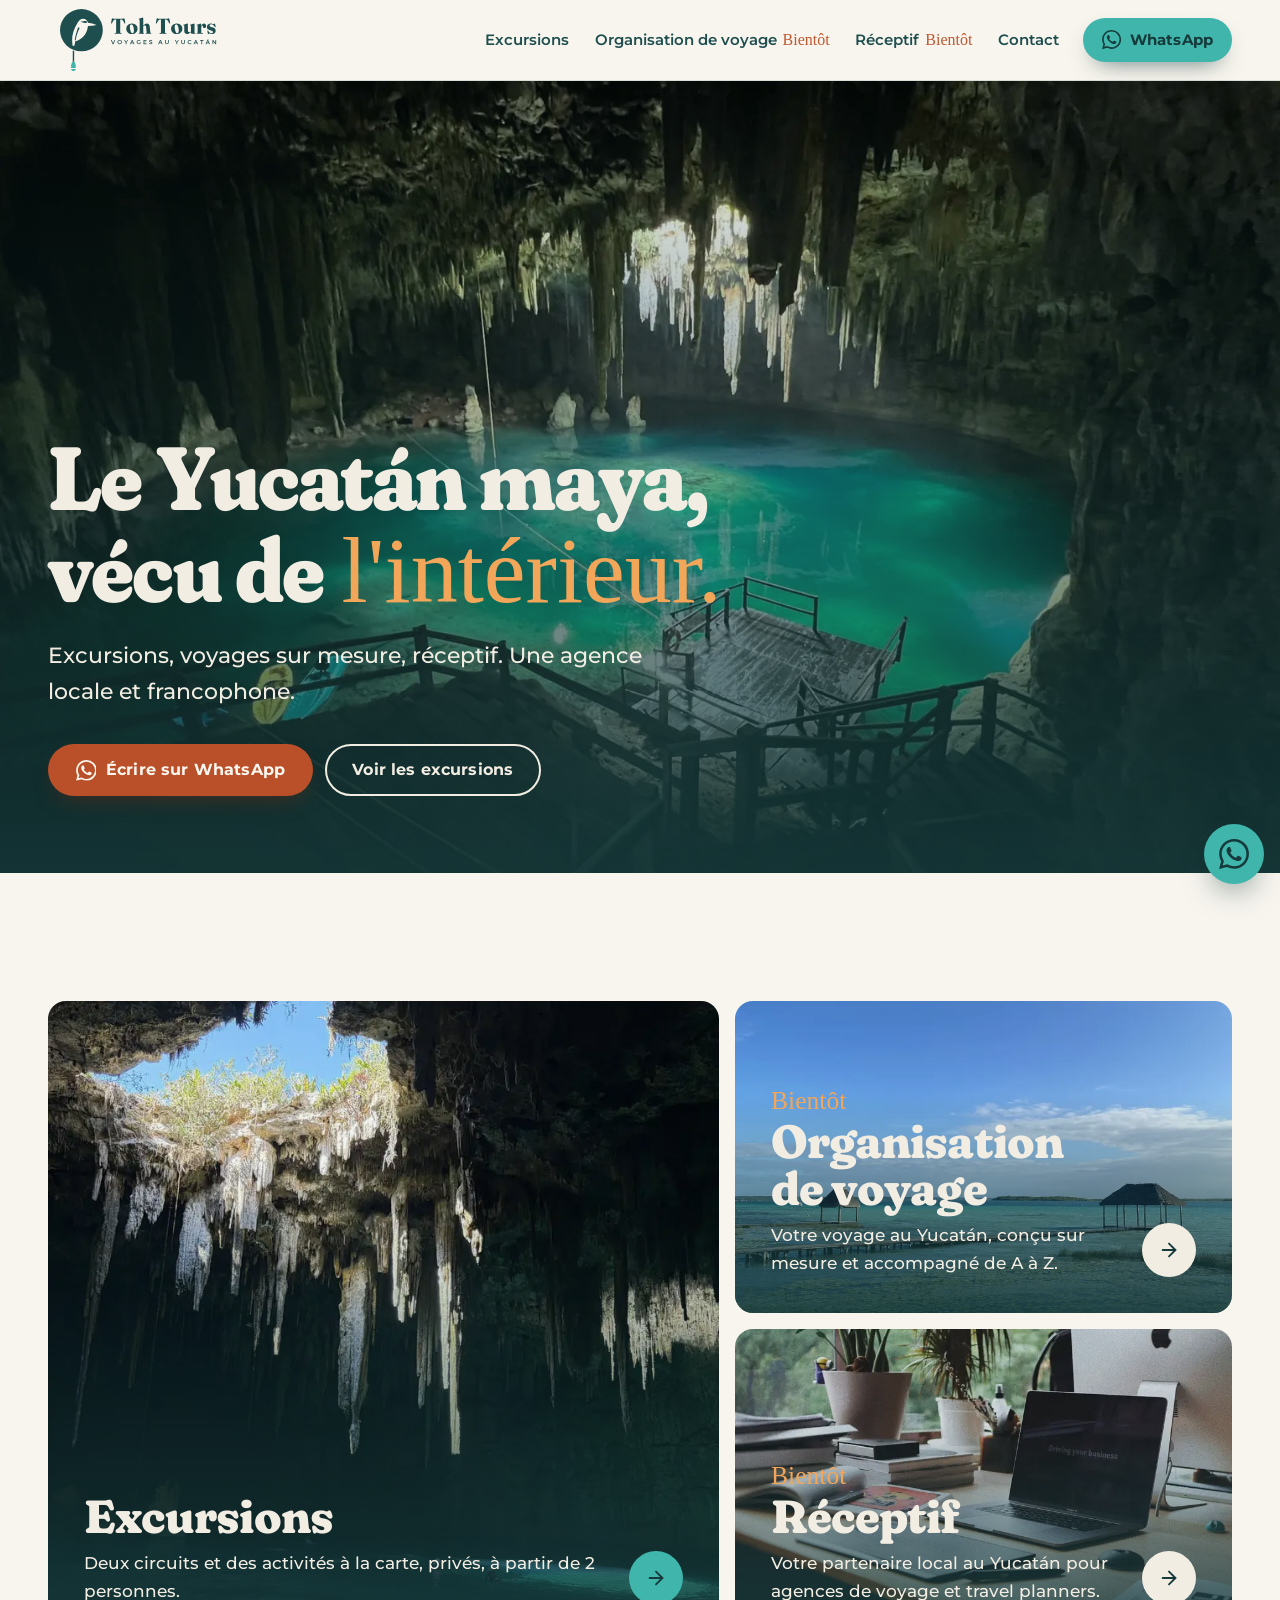
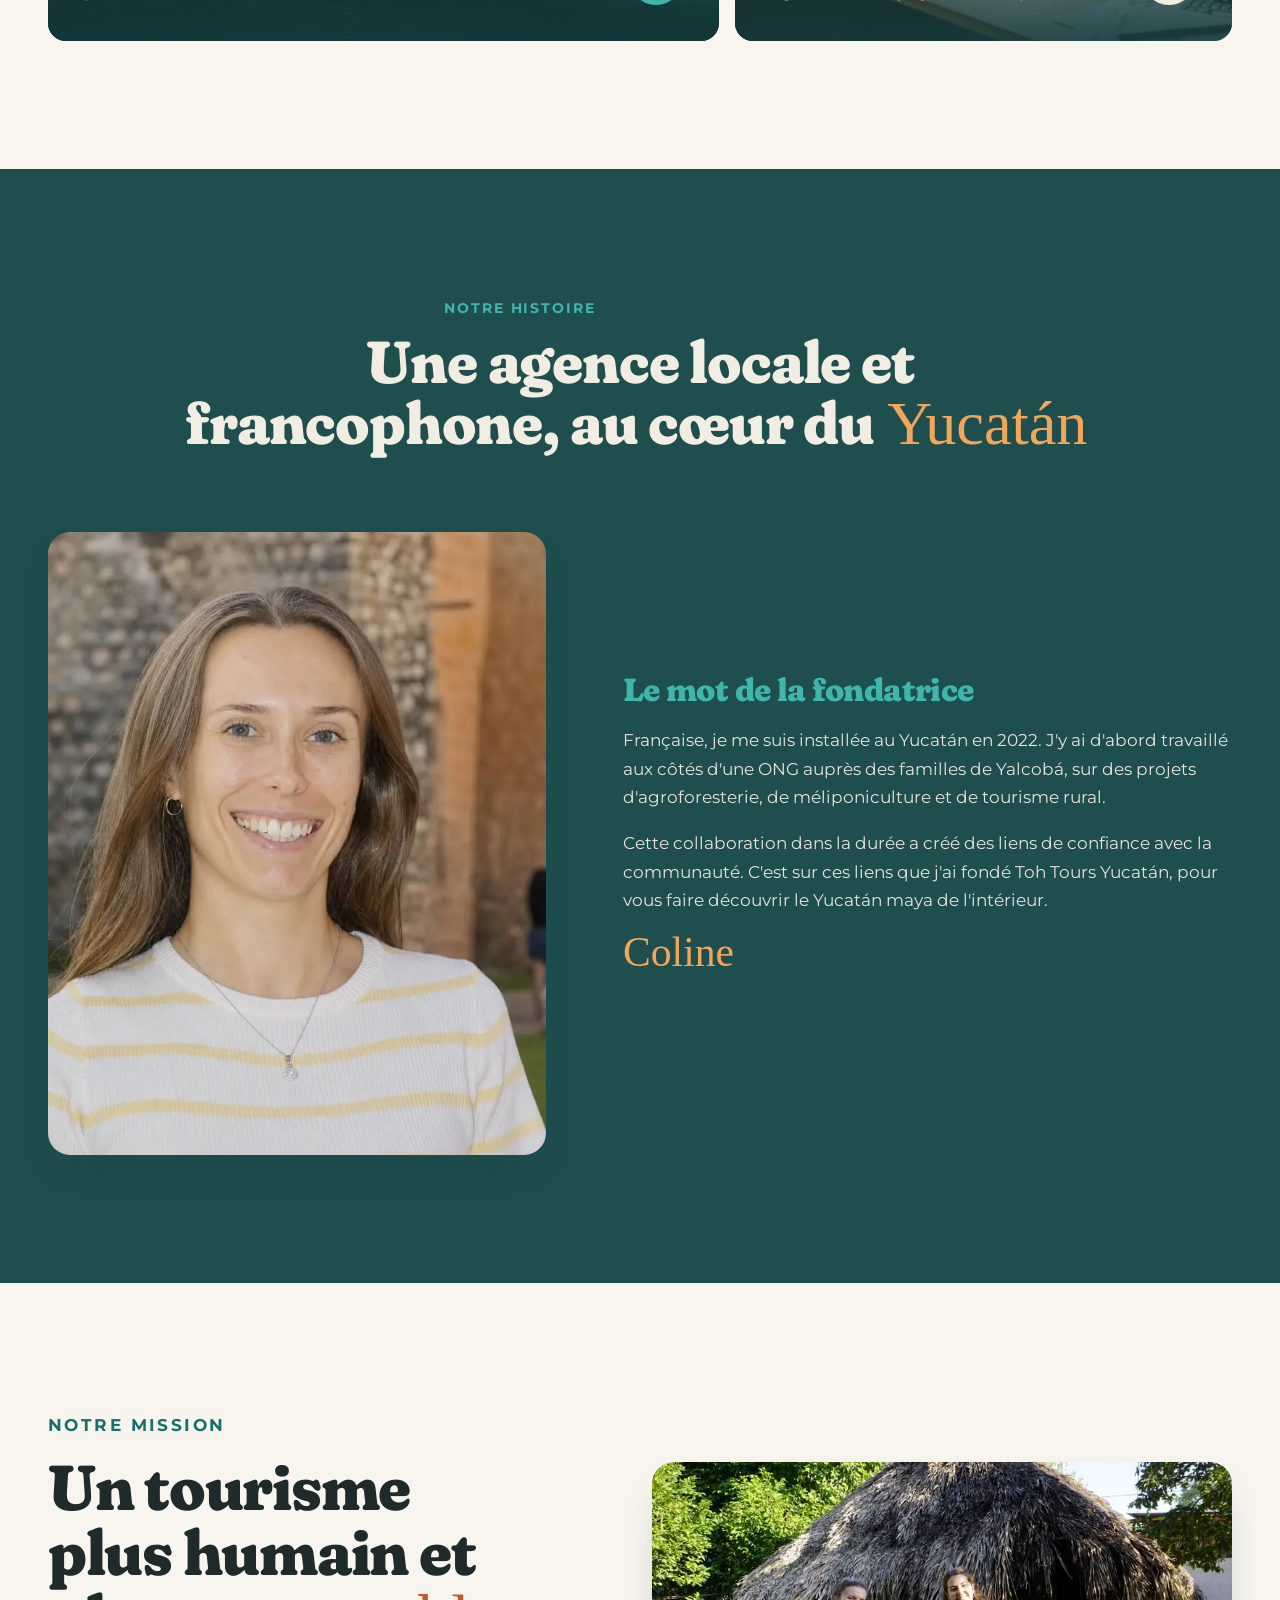
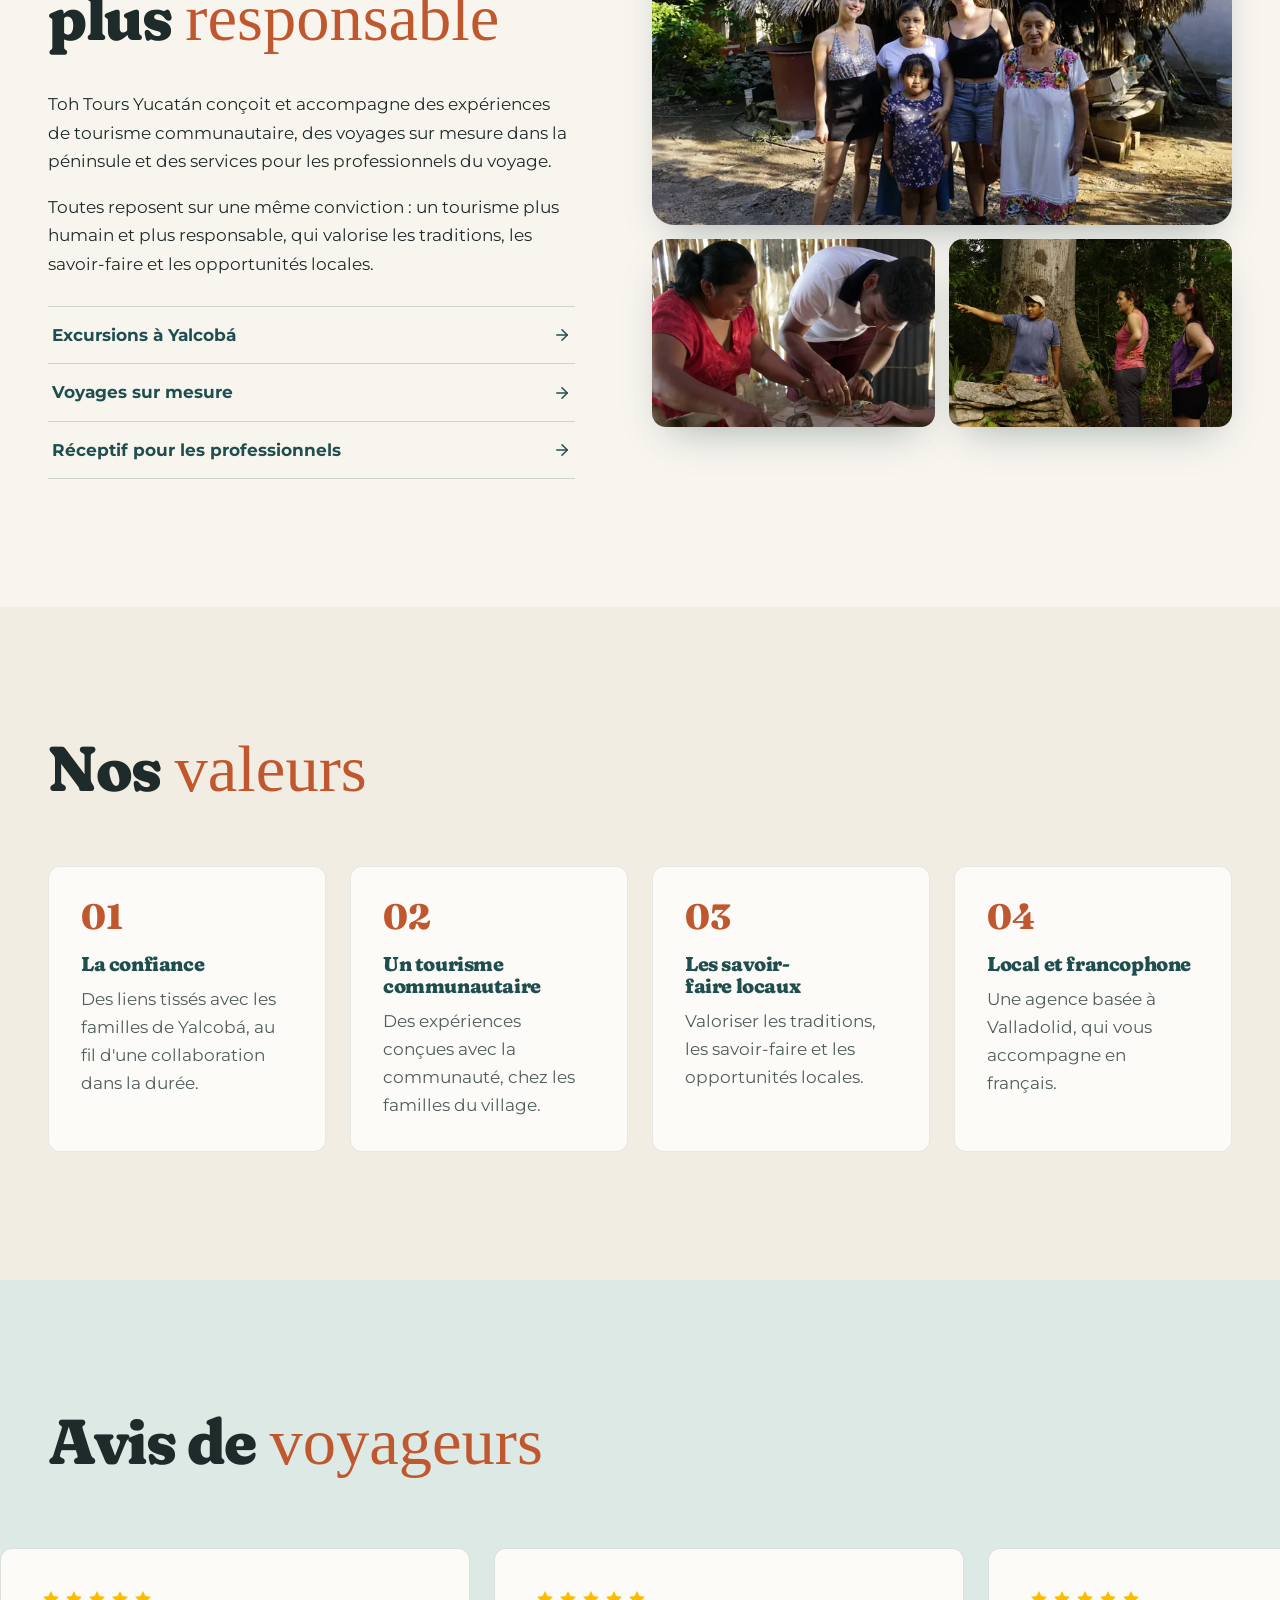
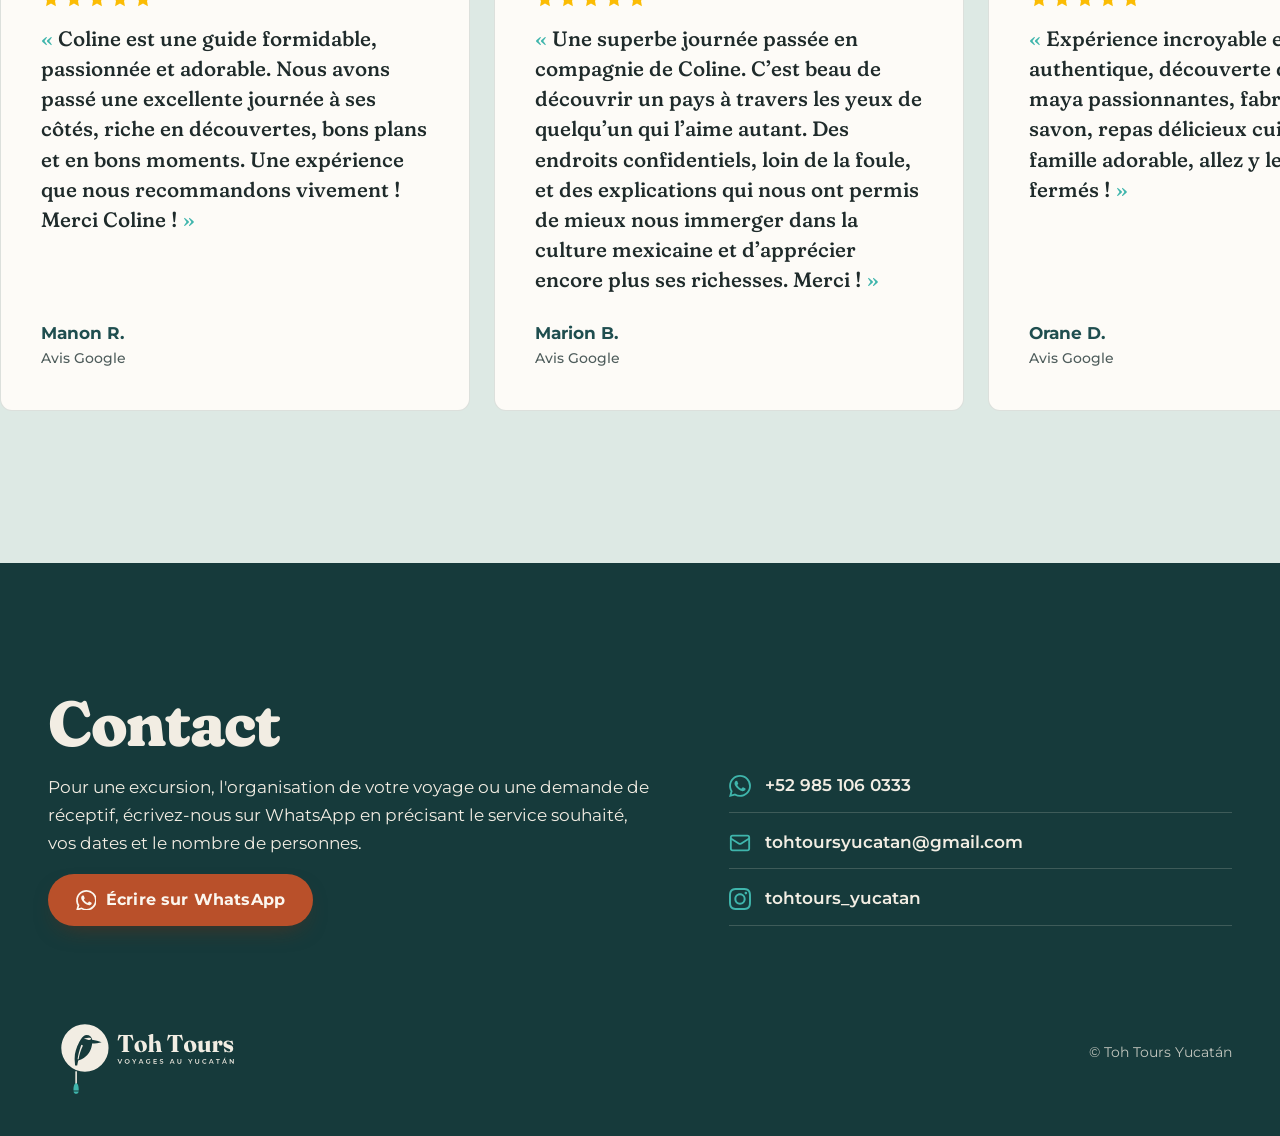
==== index.html @ ff91d88e "Avis : 5 étoiles sur chaque avis Google (accueil et Excursions) Co-Authored-By: Claude Opus 5.5 <nor" ====
<!doctype html>
<html lang="fr">
<head>
  <meta charset="utf-8">
  <meta name="viewport" content="width=device-width, initial-scale=1">
  <title>Toh Tours Yucatán : le Yucatán maya, vécu de l'intérieur</title>
  <meta name="description" content="Excursions, voyages sur mesure, réceptif. Une agence locale et francophone au Yucatán.">
  <meta name="theme-color" content="#1F4E4F">
  <link rel="icon" href="assets/img/logo/favicon.ico" sizes="any">
  <link rel="icon" href="assets/img/logo/toh-tours-favicon.svg" type="image/svg+xml">
  <link rel="apple-touch-icon" href="assets/img/logo/apple-touch-icon.png">
  <link rel="manifest" href="site.webmanifest">
  <link rel="preload" href="assets/fonts/fraunces.woff2" as="font" type="font/woff2" crossorigin>
  <link rel="preload" href="assets/fonts/montserrat.woff2" as="font" type="font/woff2" crossorigin>
  <link rel="stylesheet" href="assets/css/style.css">
  <script>document.documentElement.classList.add("js")</script>
  <meta property="og:title" content="Toh Tours Yucatán">
  <meta property="og:description" content="Le Yucatán maya, vécu de l'intérieur. Excursions, voyages sur mesure, réceptif.">
  <meta property="og:image" content="assets/img/yalcoba_cenote_xcanahaltun_02-1600.webp">
  <meta property="og:locale" content="fr_FR">
</head>
<body>
  <a class="lien-evitement" href="#contenu">Aller au contenu</a>

  <header class="entete">
    <div class="conteneur entete__barre">
      <a class="entete__logo" href="index.html" aria-label="Toh Tours Yucatán, accueil">
        <img src="assets/img/logo/toh-tours-horizontal-couleur.svg" alt="Toh Tours Yucatán" width="620" height="256">
      </a>
      <button class="entete__menu" type="button" aria-expanded="false" aria-controls="nav">
        <svg width="20" height="20" aria-hidden="true"><use href="assets/img/icones.svg#menu"/></svg> Menu
      </button>
      <nav class="nav" id="nav" aria-label="Menu principal">
        <ul>
          <li><a href="excursions.html">Excursions</a></li>
          <li><a href="organisation.html">Organisation de voyage <span class="badge-bientot">Bientôt</span></a></li>
          <li><a href="receptif.html">Réceptif <span class="badge-bientot">Bientôt</span></a></li>
          <li><a href="#contact">Contact</a></li>
        </ul>
      </nav>
      <a class="bouton bouton--whatsapp bouton--petit" href="https://wa.me/529851060333">
        <svg aria-hidden="true"><use href="assets/img/icones.svg#whatsapp"/></svg> WhatsApp
      </a>
    </div>
  </header>

  <main id="contenu">
    <section class="heros conteneur-large" aria-labelledby="titre-accueil">
      <div class="conteneur">
        <div class="heros__cadre">
          <img src="assets/img/yalcoba_cenote_xcanahaltun_02-1600.webp"
               srcset="assets/img/yalcoba_cenote_xcanahaltun_02-800.webp 800w, assets/img/yalcoba_cenote_xcanahaltun_02-1600.webp 1600w"
               sizes="(max-width: 1240px) 100vw, 1240px"
               alt="Le cénote Xcanahaltun, son eau turquoise et ses stalactites, vu depuis l'escalier d'accès"
               width="1600" height="1200" fetchpriority="high">
          <div class="heros__texte">
            <h1 id="titre-accueil">Le Yucatán maya, vécu de <span class="accent">l'intérieur.</span></h1>
            <p class="heros__sous-titre">Excursions, voyages sur mesure, réceptif. Une agence locale et francophone.</p>
            <div class="heros__actions">
              <a class="bouton bouton--terre" href="https://wa.me/529851060333">
                <svg aria-hidden="true"><use href="assets/img/icones.svg#whatsapp"/></svg> Écrire sur WhatsApp
              </a>
              <a class="bouton bouton--contour" href="excursions.html">Voir les excursions</a>
            </div>
          </div>
        </div>
      </div>
    </section>

    <section class="section" aria-label="Nos offres">
      <div class="conteneur acces">
        <a data-apparition class="acces__bloc" href="excursions.html">
          <img src="assets/img/cenote_puits_lumiere_01-800.webp"
               srcset="assets/img/cenote_puits_lumiere_01-800.webp 800w, assets/img/cenote_puits_lumiere_01-1600.webp 1600w"
               sizes="(max-width: 760px) 100vw, 56vw" loading="lazy" style="object-position: 50% 40%"
               alt="Des voyageurs se baignent dans un cénote, sous les stalactites et une ouverture sur le ciel" width="800" height="1067">
          <div>
            <h2 class="h3">Excursions</h2>
            <p>Deux circuits et des activités à la carte, privés, à partir de 2 personnes.</p>
          </div>
          <span class="acces__fleche" aria-hidden="true"><svg width="22" height="22"><use href="assets/img/icones.svg#fleche"/></svg></span>
        </a>
        <a data-apparition class="acces__bloc acces__bloc--bientot" href="organisation.html">
          <img src="assets/img/bacalar_ponton_01-800.webp" srcset="assets/img/bacalar_ponton_01-800.webp 800w, assets/img/bacalar_ponton_01-1600.webp 1600w" sizes="(max-width: 760px) 100vw, 40vw" loading="lazy"
               alt="Ponton et palapas sur la lagune turquoise de Bacalar" width="800" height="1067">
          <div>
            <span class="badge-bientot">Bientôt</span>
            <h2 class="h3">Organisation de voyage</h2>
            <p>Votre voyage au Yucatán, conçu sur mesure et accompagné de A à Z.</p>
          </div>
          <span class="acces__fleche" aria-hidden="true"><svg width="22" height="22"><use href="assets/img/icones.svg#fleche"/></svg></span>
        </a>
        <a data-apparition class="acces__bloc acces__bloc--bientot" href="receptif.html">
          <img src="assets/img/bureau_01-800.webp" srcset="assets/img/bureau_01-800.webp 800w, assets/img/bureau_01-1600.webp 1600w" sizes="(max-width: 760px) 100vw, 40vw" loading="lazy"
               alt="Un bureau de travail avec ordinateurs, devant une fenêtre" width="800" height="1067">
          <div>
            <span class="badge-bientot">Bientôt</span>
            <h2 class="h3">Réceptif</h2>
            <p>Votre partenaire local au Yucatán pour agences de voyage et travel planners.</p>
          </div>
          <span class="acces__fleche" aria-hidden="true"><svg width="22" height="22"><use href="assets/img/icones.svg#fleche"/></svg></span>
        </a>
      </div>
    </section>

    <section class="section section--forte qui" aria-labelledby="titre-histoire">
      <div class="conteneur">
        <div class="qui__intro" data-apparition>
          <p class="surtitre">Notre histoire</p>
          <h2 id="titre-histoire">Une agence locale et francophone, au cœur du <span class="accent">Yucatán</span></h2>
        </div>
        <div class="qui__fondatrice">
          <!-- Photo provisoire : à remplacer par une photo de Coline avec les familles de Yalcobá. -->
          <figure class="histoire__photo histoire__photo--portrait" data-apparition>
            <img src="assets/img/coline_01-800.webp" srcset="assets/img/coline_01-800.webp 800w, assets/img/coline_01-1600.webp 1600w" sizes="(max-width: 860px) 100vw, 45vw" loading="lazy" alt="Coline, fondatrice de Toh Tours Yucatán" width="800" height="1195">
          </figure>
          <div data-apparition>
            <h3>Le mot de la fondatrice</h3>
            <p>Française, je me suis installée au Yucatán en 2022. J'y ai d'abord travaillé aux côtés d'une ONG auprès des familles de Yalcobá, sur des projets d'agroforesterie, de méliponiculture et de tourisme rural.</p>
            <p>Cette collaboration dans la durée a créé des liens de confiance avec la communauté. C'est sur ces liens que j'ai fondé Toh Tours Yucatán, pour vous faire découvrir le Yucatán maya de l'intérieur.</p>
            <p class="histoire__signature">Coline</p>
          </div>
        </div>
      </div>
    </section>

    <section class="section" aria-labelledby="titre-mission">
      <div class="conteneur mission">
        <div data-apparition>
          <p class="surtitre">Notre mission</p>
          <h2 id="titre-mission">Un tourisme plus humain et plus <span class="accent">responsable</span></h2>
          <p>Toh Tours Yucatán conçoit et accompagne des expériences de tourisme communautaire, des voyages sur mesure dans la péninsule et des services pour les professionnels du voyage.</p>
          <p>Toutes reposent sur une même conviction : un tourisme plus humain et plus responsable, qui valorise les traditions, les savoir-faire et les opportunités locales.</p>
          <ul class="mission__offres">
            <li><a href="excursions.html">Excursions à Yalcobá <svg width="18" height="18" aria-hidden="true"><use href="assets/img/icones.svg#fleche"/></svg></a></li>
            <li><a href="organisation.html">Voyages sur mesure <svg width="18" height="18" aria-hidden="true"><use href="assets/img/icones.svg#fleche"/></svg></a></li>
            <li><a href="receptif.html">Réceptif pour les professionnels <svg width="18" height="18" aria-hidden="true"><use href="assets/img/icones.svg#fleche"/></svg></a></li>
          </ul>
        </div>
        <div class="mosaique" data-apparition>
          <img class="mosaique__grande" src="assets/img/rencontre_famille_01-800.webp" srcset="assets/img/rencontre_famille_01-800.webp 800w, assets/img/rencontre_famille_01-1600.webp 1600w" sizes="(max-width: 860px) 100vw, 50vw" loading="lazy" alt="Des voyageuses et une famille de Yalcobá devant une maison au toit de palme" width="800" height="535">
          <img src="assets/img/yalcoba_handcraft_workshop_01-800.webp" srcset="assets/img/yalcoba_handcraft_workshop_01-800.webp 800w, assets/img/yalcoba_handcraft_workshop_01-1600.webp 1600w" sizes="(max-width: 860px) 50vw, 25vw" loading="lazy" alt="Une artisane du village guide un voyageur pendant l'atelier d'attrape-rêves" width="800" height="533">
          <img src="assets/img/yalcoba_hike_01-800.webp" srcset="assets/img/yalcoba_hike_01-800.webp 800w, assets/img/yalcoba_hike_01-1600.webp 1600w" sizes="(max-width: 860px) 50vw, 25vw" loading="lazy" alt="Un guide du village montre la forêt pendant la randonnée" width="800" height="535">
        </div>
      </div>
    </section>

    <section class="section section--creme" aria-labelledby="titre-valeurs">
      <div class="conteneur">
        <div class="section__entete" data-apparition>
          <h2 id="titre-valeurs">Nos <span class="accent">valeurs</span></h2>
        </div>
        <ul class="valeurs">
          <li data-apparition><h3>La confiance</h3><p>Des liens tissés avec les familles de Yalcobá, au fil d'une collaboration dans la durée.</p></li>
          <li data-apparition><h3>Un tourisme communautaire</h3><p>Des expériences conçues avec la communauté, chez les familles du village.</p></li>
          <li data-apparition><h3>Les savoir-faire locaux</h3><p>Valoriser les traditions, les savoir-faire et les opportunités locales.</p></li>
          <li data-apparition><h3>Local et francophone</h3><p>Une agence basée à Valladolid, qui vous accompagne en français.</p></li>
        </ul>
      </div>
    </section>

    <section class="section section--cenote" aria-labelledby="titre-avis">
      <div class="conteneur">
        <div class="section__entete" data-apparition>
          <h2 id="titre-avis">Avis de <span class="accent">voyageurs</span></h2>
        </div>
      </div>
      <div class="avis" data-defilement data-apparition>
        <div class="avis__piste">
            <figure class="avis__carte">
              <p class="avis__etoiles" role="img" aria-label="5 étoiles sur 5"><svg aria-hidden="true"><use href="assets/img/icones.svg#etoile"/></svg><svg aria-hidden="true"><use href="assets/img/icones.svg#etoile"/></svg><svg aria-hidden="true"><use href="assets/img/icones.svg#etoile"/></svg><svg aria-hidden="true"><use href="assets/img/icones.svg#etoile"/></svg><svg aria-hidden="true"><use href="assets/img/icones.svg#etoile"/></svg></p>
              <blockquote><p>Coline est une guide formidable, passionnée et adorable. Nous avons passé une excellente journée à ses côtés, riche en découvertes, bons plans et en bons moments. Une expérience que nous recommandons vivement ! Merci Coline !</p></blockquote>
              <figcaption class="avis__auteur">Manon R.<span>Avis Google</span></figcaption>
            </figure>
            <figure class="avis__carte">
              <p class="avis__etoiles" role="img" aria-label="5 étoiles sur 5"><svg aria-hidden="true"><use href="assets/img/icones.svg#etoile"/></svg><svg aria-hidden="true"><use href="assets/img/icones.svg#etoile"/></svg><svg aria-hidden="true"><use href="assets/img/icones.svg#etoile"/></svg><svg aria-hidden="true"><use href="assets/img/icones.svg#etoile"/></svg><svg aria-hidden="true"><use href="assets/img/icones.svg#etoile"/></svg></p>
              <blockquote><p>Une superbe journée passée en compagnie de Coline. C’est beau de découvrir un pays à travers les yeux de quelqu’un qui l’aime autant. Des endroits confidentiels, loin de la foule, et des explications qui nous ont permis de mieux nous immerger dans la culture mexicaine et d’apprécier encore plus ses richesses. Merci !</p></blockquote>
              <figcaption class="avis__auteur">Marion B.<span>Avis Google</span></figcaption>
            </figure>
            <figure class="avis__carte">
              <p class="avis__etoiles" role="img" aria-label="5 étoiles sur 5"><svg aria-hidden="true"><use href="assets/img/icones.svg#etoile"/></svg><svg aria-hidden="true"><use href="assets/img/icones.svg#etoile"/></svg><svg aria-hidden="true"><use href="assets/img/icones.svg#etoile"/></svg><svg aria-hidden="true"><use href="assets/img/icones.svg#etoile"/></svg><svg aria-hidden="true"><use href="assets/img/icones.svg#etoile"/></svg></p>
              <blockquote><p>Expérience incroyable et authentique, découverte des abeilles maya passionnantes, fabrication de savon, repas délicieux cuisiné par une famille adorable, allez y les yeux fermés !</p></blockquote>
              <figcaption class="avis__auteur">Orane D.<span>Avis Google</span></figcaption>
            </figure>
        </div>
      </div>
    </section>
  </main>

  <footer class="contact" id="contact" aria-labelledby="titre-contact">
    <div class="conteneur">
      <div class="contact__grille" data-apparition>
        <div>
          <h2 id="titre-contact">Contact</h2>
          <p class="contact__intro">Pour une excursion, l'organisation de votre voyage ou une demande de réceptif, écrivez-nous sur WhatsApp en précisant le service souhaité, vos dates et le nombre de personnes.</p>
          <a class="bouton bouton--terre" href="https://wa.me/529851060333">
            <svg aria-hidden="true"><use href="assets/img/icones.svg#whatsapp"/></svg> Écrire sur WhatsApp
          </a>
        </div>
        <ul class="contact__liste">
          <li><a href="https://wa.me/529851060333"><svg aria-hidden="true"><use href="assets/img/icones.svg#whatsapp"/></svg> +52 985 106 0333</a></li>
          <li><a href="mailto:tohtoursyucatan@gmail.com"><svg aria-hidden="true"><use href="assets/img/icones.svg#mail"/></svg> tohtoursyucatan@gmail.com</a></li>
          <li><a href="https://www.instagram.com/tohtours_yucatan/"><svg aria-hidden="true"><use href="assets/img/icones.svg#instagram"/></svg> tohtours_yucatan</a></li>
        </ul>
      </div>
      <div class="contact__bas">
        <img src="assets/img/logo/toh-tours-horizontal-creme-turquoise.svg" alt="Toh Tours Yucatán" width="620" height="256" loading="lazy">
        <p>© Toh Tours Yucatán</p>
      </div>
    </div>
  </footer>

  <a class="whatsapp-flottant" href="https://wa.me/529851060333" aria-label="Écrire sur WhatsApp">
    <svg aria-hidden="true"><use href="assets/img/icones.svg#whatsapp"/></svg>
  </a>
  <script src="assets/js/main.js" defer></script>
</body>
</html>
---- assets/css/style.css ----
/* Toh Tours Yucatán : feuille de style partagée par toutes les pages */

@font-face {
  font-family: "Fraunces";
  src: url("../fonts/fraunces.woff2") format("woff2");
  font-weight: 100 900;
  font-display: swap;
}
@font-face {
  font-family: "Montserrat";
  src: url("../fonts/montserrat.woff2") format("woff2");
  font-weight: 100 900;
  font-display: swap;
}
@font-face {
  font-family: "Satisfy";
  src: url("../fonts/satisfy.woff2") format("woff2");
  font-weight: 400;
  font-display: swap;
}

/* ---------- Couleurs ----------
   Toutes les couleurs du site passent par ces variables.
   Pour changer de palette, il suffit de modifier ce bloc. */
:root {
  /* Palette « Cénote » du logo (validée par Coline le 13/11/2026) */
  --accent: #3fb5ac;          /* turquoise de la raquette : boutons, puces, détails */
  --accent-clair: #5cc4bc;    /* survol des boutons turquoise */
  --accent-texte: #17716b;    /* turquoise assez foncé pour du texte sur fond clair */
  --mot-script: #c0582f;          /* terre cuite : mots en Satisfy sur fond clair */
  --mot-script-fonce: #f2a65a; /* mots en Satisfy sur fond foncé ou sur photo */
  --terre: #b9502a;           /* boutons terre cuite (même teinte que les mots en Satisfy) */
  --terre-survol: #a5461f;
  --sur-terre: #fbf6ee;
  --sur-accent: #163a3b;      /* texte sur les boutons turquoise */
  --focus: #17716b;           /* contour clavier sur fond clair */

  --fond: #f8f5ef;            /* fond de page */
  --fond-doux: #f2ede3;       /* crème de la charte : sections alternées */
  --fond-cenote: #dde9e4;     /* bleu cénote très clair : sections alternées */
  --carte: #fdfbf7;           /* fond des cartes */
  --encre: #1f2b2b;           /* texte courant */
  --encre-douce: #4f5d5c;     /* texte secondaire */
  --ligne: 22 58 59;          /* couleur des filets (rgb) */

  --marque: #1f4e4f;          /* bleu cénote : titres, menu, logo */
  --forte: #1f4e4f;           /* grandes bandes de couleur */
  --sur-forte: #f2ede3;       /* texte sur les bandes */
  --sur-forte-doux: rgb(242 237 227 / 0.94);
  --profonde: #163a3b;        /* pied de page, sections sombres */
  --voile: 22 58 59;          /* voile sur les photos (rgb) */
  --accent-sur-forte: #3fb5ac; /* mots en Satisfy sur les bandes */
}


:root {
  --titre: "Fraunces", Georgia, serif;
  --texte: "Montserrat", system-ui, sans-serif;
  --script: "Satisfy", cursive;

  --rayon: 22px;
  --rayon-petit: 14px;
  --rayon-carte: 12px;        /* cartes : circuits, avis, étapes d'itinéraire */
  --rayon-mini: 8px;          /* vignettes et lignes d'activités */
  --largeur: 1240px;
  --gouttiere: clamp(16px, 4vw, 48px);
  --section: clamp(64px, 10vw, 128px);
  --ombre: 0 18px 40px -18px rgb(var(--voile) / 0.4);
  --sortie: cubic-bezier(0.16, 1, 0.3, 1);
}

*,
*::before,
*::after { box-sizing: border-box; }

html { scroll-behavior: smooth; scroll-padding-top: 88px; }
@media (prefers-reduced-motion: reduce) { html { scroll-behavior: auto; } }

body {
  margin: 0;
  background: var(--fond);
  color: var(--encre);
  font-family: var(--texte);
  font-size: clamp(1rem, 0.96rem + 0.2vw, 1.0625rem);
  line-height: 1.65;
  -webkit-font-smoothing: antialiased;
  text-rendering: optimizeLegibility;
}

img { display: block; max-width: 100%; height: auto; }
a { color: inherit; text-underline-offset: 0.2em; text-decoration-thickness: 1px; }
a:hover { text-decoration-color: var(--accent); }
::selection { background: var(--accent); color: var(--sur-accent); }
:focus-visible { outline: 3px solid var(--focus); outline-offset: 3px; border-radius: 6px; }
.heros :focus-visible, .section--forte :focus-visible, .contact :focus-visible, .acces__bloc:focus-visible, .whatsapp-flottant:focus-visible { outline-color: var(--accent); }

h1, h2, h3 {
  font-family: var(--titre);
  font-weight: 800;
  font-variation-settings: "SOFT" 100, "WONK" 1;
  line-height: 1.02;
  letter-spacing: -0.02em;
  margin: 0;
  text-wrap: balance;
}
h1 { font-size: clamp(2.6rem, 1.6rem + 5vw, 5.75rem); }
h2 { font-size: clamp(2.1rem, 1.4rem + 3.2vw, 4.25rem); }
h3 { font-size: clamp(1.45rem, 1.2rem + 1vw, 2rem); line-height: 1.1; }
p { margin: 0 0 1em; max-width: 68ch; }

.accent {
  font-family: var(--script);
  font-weight: 400;
  color: var(--mot-script);
  letter-spacing: 0;
  font-size: 1.05em;
}
.heros__texte .accent, .acces__bloc .accent { color: var(--mot-script-fonce); }

.conteneur { width: min(100% - 2 * var(--gouttiere), var(--largeur)); margin-inline: auto; }
.lien-evitement {
  position: absolute; left: 12px; top: -60px; z-index: 100;
  background: var(--profonde); color: var(--fond); padding: 10px 16px; border-radius: 999px;
}
.lien-evitement:focus { top: 12px; }

/* ---------- Boutons ---------- */
.bouton {
  display: inline-flex; align-items: center; justify-content: center; gap: 0.6em;
  min-height: 52px; padding: 0.85em 1.6em;
  border-radius: 999px; border: 2px solid transparent; background: none; color: inherit;
  font: 700 1rem/1.1 var(--texte); letter-spacing: 0.01em;
  text-decoration: none; cursor: pointer;
  transition: transform 0.4s var(--sortie), background-color 0.3s, box-shadow 0.4s var(--sortie), color 0.3s;
}
.bouton svg { width: 1.3em; height: 1.3em; flex: none; }
.bouton--whatsapp { background: var(--accent); color: var(--sur-accent); box-shadow: 0 10px 24px -12px rgb(22 58 59 / 0.8); }
.bouton--whatsapp:hover { background: var(--accent-clair); transform: translateY(-2px); box-shadow: 0 16px 30px -14px rgb(22 58 59 / 0.9); }
.bouton--contour { border-color: currentColor; }
.bouton--terre { background: var(--terre); color: var(--sur-terre); box-shadow: 0 10px 24px -12px rgb(120 45 15 / 0.7); }
.bouton--terre:hover { background: var(--terre-survol); transform: translateY(-2px); box-shadow: 0 16px 30px -14px rgb(120 45 15 / 0.8); }
.bouton--contour:hover { background: rgb(255 255 255 / 0.14); transform: translateY(-2px); }
.bouton--contour-fonce { border-color: rgb(var(--ligne) / 0.35); color: var(--marque); }
.bouton--contour-fonce:hover { border-color: var(--marque); }
.bouton--petit { min-height: 44px; padding: 0.6em 1.15em; font-size: 0.92rem; }

/* ---------- En-tête ---------- */
.entete {
  position: sticky; top: 0; z-index: 50;
  background: color-mix(in srgb, var(--fond) 94%, transparent);
  backdrop-filter: saturate(1.4) blur(10px);
  border-bottom: 1px solid rgb(var(--ligne) / 0.12);
}
.entete__barre { display: flex; align-items: center; gap: 24px; min-height: 80px; }
.entete__logo img { width: 172px; }
.nav { margin-left: auto; }
.nav ul { display: flex; gap: clamp(14px, 2vw, 30px); list-style: none; margin: 0; padding: 0; }
.nav a {
  position: relative; display: inline-flex; align-items: center; gap: 6px;
  font-weight: 600; font-size: 0.95rem; text-decoration: none; color: var(--marque); padding: 10px 0;
}
.nav a::after {
  content: ""; position: absolute; left: 0; right: 0; bottom: 4px; height: 2px;
  background: var(--accent); transform: scaleX(0); transform-origin: left;
  transition: transform 0.45s var(--sortie);
}
.nav a:hover::after, .nav a[aria-current="page"]::after { transform: scaleX(1); }
.badge-bientot { font-family: var(--script); font-size: 1rem; font-weight: 400; color: var(--mot-script); line-height: 1; }
.entete__menu { display: none; }

@media (max-width: 900px) {
  .entete__barre { min-height: 64px; gap: 12px; }
  .entete__logo img { width: 160px; }
  .entete .bouton--whatsapp { display: none; }
  .entete__menu {
    display: inline-flex; margin-left: auto; align-items: center; gap: 8px;
    min-height: 44px; padding: 0 16px; border-radius: 999px;
    background: var(--marque); color: var(--fond); border: 0;
    font: 600 0.95rem var(--texte); cursor: pointer;
  }
  .nav { display: none; position: absolute; top: 100%; left: 0; right: 0; background: var(--fond); border-bottom: 1px solid rgb(var(--ligne) / 0.15); box-shadow: var(--ombre); }
  .nav.est-ouvert { display: block; }
  .nav ul { flex-direction: column; gap: 0; padding: 8px var(--gouttiere) 20px; }
  .nav a { padding: 14px 0; font-size: 1.1rem; width: 100%; border-bottom: 1px solid rgb(var(--ligne) / 0.1); }
  .nav a::after { display: none; }
}

/* ---------- Bouton WhatsApp flottant ---------- */
.whatsapp-flottant {
  position: fixed; right: 16px; bottom: 16px; z-index: 60;
  display: grid; place-items: center; width: 60px; height: 60px; border-radius: 50%;
  background: var(--accent); color: var(--sur-accent);
  box-shadow: 0 14px 30px -10px rgb(var(--voile) / 0.55);
  transition: transform 0.4s var(--sortie);
}
.whatsapp-flottant:hover { transform: scale(1.06); }
.whatsapp-flottant svg { width: 30px; height: 30px; }

/* ---------- Héros ---------- */
/* Photo d'ouverture en pleine largeur, d'un bord à l'autre de l'écran */
.heros { position: relative; }
.heros > .conteneur { width: 100%; max-width: none; }
.heros__cadre {
  position: relative; overflow: hidden;
  min-height: clamp(540px, 88vh, 860px);
  display: grid; align-items: end;
}
.heros__cadre img { position: absolute; inset: 0; width: 100%; height: 100%; object-fit: cover; animation: respiration 2.4s var(--sortie) both; }
.heros__cadre img.heros__img--droite { object-position: 72% 40%; }
.heros__cadre::after {
  content: ""; position: absolute; inset: 0;
  background: linear-gradient(180deg, rgb(var(--voile) / 0.1) 0%, rgb(var(--voile) / 0.35) 40%, rgb(var(--voile) / 0.88) 100%);
}
.heros__texte {
  position: relative; z-index: 1; color: var(--sur-forte);
  /* le texte reste aligné sur la grille du reste de la page */
  padding: clamp(32px, 6vw, 96px) max(var(--gouttiere), (100% - var(--largeur)) / 2);
}
.heros__texte h1 { max-width: 13ch; }
.heros__sous-titre { font-size: clamp(1.05rem, 0.95rem + 0.5vw, 1.35rem); font-weight: 500; margin: 0.9em 0 1.6em; max-width: 40ch; }
.heros__actions { display: flex; flex-wrap: wrap; gap: 12px; }
@keyframes respiration { from { transform: scale(1.06); } to { transform: scale(1); } }
@media (max-width: 760px) {
  .heros__cadre::after { background: linear-gradient(180deg, rgb(var(--voile) / 0.25) 0%, rgb(var(--voile) / 0.6) 35%, rgb(var(--voile) / 0.92) 100%); }
}

/* ---------- Sections ---------- */
.section { padding-block: var(--section); }
.section--forte { background: var(--forte); color: var(--sur-forte); }
.section--creme { background: var(--fond-doux); }
.section--cenote { background: var(--fond-cenote); }
.section__entete { margin-bottom: clamp(32px, 5vw, 64px); }
.section__entete p { margin-top: 1em; font-size: 1.1rem; color: var(--encre-douce); }

/* ---------- Accès (accueil) ---------- */
.acces { display: grid; gap: 16px; grid-template-columns: 1.35fr 1fr; grid-template-rows: 1fr 1fr; min-height: 640px; }
.acces__bloc {
  position: relative; overflow: hidden; border-radius: var(--rayon);
  display: flex; align-items: flex-end; gap: 16px; padding: clamp(20px, 3vw, 36px);
  color: var(--sur-forte); text-decoration: none; isolation: isolate;
}
.acces__bloc:first-child { grid-row: span 2; }
.acces__bloc img { position: absolute; inset: 0; width: 100%; height: 100%; object-fit: cover; z-index: -2; transition: transform 1.2s var(--sortie); }
.acces__bloc::after { content: ""; position: absolute; inset: 0; z-index: -1; background: linear-gradient(180deg, rgb(var(--voile) / 0.05) 30%, rgb(var(--voile) / 0.9)); }
.acces__bloc:hover img { transform: scale(1.04); }
.acces__bloc h2 { font-size: clamp(1.8rem, 1.3rem + 2vw, 3rem); }
.acces__bloc p { margin: 0.5em 0 0; font-weight: 500; }
.acces__fleche {
  margin-left: auto; flex: none; display: grid; place-items: center;
  width: 54px; height: 54px; border-radius: 50%; background: var(--accent); color: var(--sur-accent);
  transition: transform 0.45s var(--sortie);
}
.acces__bloc:hover .acces__fleche { transform: translateX(4px); }
.acces__bloc--bientot .acces__fleche { background: var(--sur-forte); }
.acces__bloc .badge-bientot { display: block; font-size: 1.6rem; color: var(--mot-script-fonce); margin-bottom: 4px; }
@media (max-width: 760px) {
  .acces { grid-template-columns: 1fr; grid-template-rows: none; min-height: 0; }
  .acces__bloc { min-height: 300px; }
  .acces__bloc:first-child { grid-row: auto; min-height: 420px; }
}

/* ---------- Histoire ---------- */
.histoire { display: grid; grid-template-columns: 0.9fr 1.1fr; gap: clamp(32px, 6vw, 96px); align-items: center; }
.histoire__photo { margin: 0; border-radius: var(--rayon); overflow: hidden; aspect-ratio: 4 / 5; box-shadow: var(--ombre); }
.histoire__photo img { width: 100%; height: 100%; object-fit: cover; }
.histoire h2 { margin-bottom: 0.5em; }
.histoire p { font-size: 1.08rem; }
.histoire .histoire__signature { font-family: var(--script); font-size: 2.6rem; color: var(--accent); line-height: 1; margin-top: 0.3em; }
.section--forte .accent, .section--forte .histoire__signature { color: var(--mot-script-fonce); }
@media (max-width: 860px) { .histoire { grid-template-columns: 1fr; } .histoire__photo { aspect-ratio: 4 / 3; } }

/* ---------- Qui sommes-nous (accueil) ---------- */
.surtitre { font-size: 0.85rem; font-weight: 700; letter-spacing: 0.14em; text-transform: uppercase; margin: 0 0 0.9em; color: var(--accent-texte); }
.section--forte .surtitre { color: var(--accent); }
.qui__intro { text-align: center; max-width: 920px; margin: 0 auto clamp(40px, 6vw, 80px); }
.qui__intro h2 { font-size: clamp(2.1rem, 1.3rem + 3vw, 3.8rem); text-wrap: balance; }
.qui__fondatrice { display: grid; grid-template-columns: 0.9fr 1.1fr; gap: clamp(32px, 6vw, 96px); align-items: center; }
.qui__fondatrice h3 { font-size: clamp(1.5rem, 1.2rem + 1vw, 2rem); color: var(--accent); margin-bottom: 0.6em; }
.qui__fondatrice p { font-size: 1.08rem; color: var(--sur-forte-doux); }
.qui .histoire__signature { font-family: var(--script); font-size: 2.6rem; line-height: 1; margin-top: 0.3em; }
.mission { display: grid; grid-template-columns: 1fr 1.1fr; gap: clamp(32px, 6vw, 96px); align-items: center; }
.mission h2 { margin-bottom: 0.6em; }
.mission p { font-size: 1.08rem; }
.mission__offres { list-style: none; margin: 28px 0 0; padding: 0; border-top: 1px solid rgb(var(--ligne) / 0.18); }
.mission__offres a { display: flex; align-items: center; justify-content: space-between; gap: 12px; padding: 14px 4px; border-bottom: 1px solid rgb(var(--ligne) / 0.18); font-weight: 700; color: var(--marque); text-decoration: none; transition: padding 0.4s var(--sortie), color 0.25s; }
.mission__offres a:hover { padding-left: 12px; color: var(--mot-script); }
.mosaique { display: grid; grid-template-columns: 1fr 1fr; gap: 14px; }
.mosaique img { width: 100%; height: 100%; object-fit: cover; aspect-ratio: 3 / 2; border-radius: var(--rayon-petit); box-shadow: var(--ombre); }
.mosaique .mosaique__grande { grid-column: span 2; aspect-ratio: 16 / 10; border-radius: var(--rayon); }
.valeurs { list-style: none; margin: 0; padding: 0; display: grid; grid-template-columns: repeat(4, 1fr); gap: clamp(16px, 2vw, 24px); counter-reset: valeur; }
.valeurs li { counter-increment: valeur; padding: clamp(22px, 2.6vw, 32px); border-radius: var(--rayon-carte); background: var(--carte); border: 1px solid rgb(var(--ligne) / 0.1); }
.valeurs li::before { content: "0" counter(valeur); display: block; font-family: var(--titre); font-weight: 800; font-size: 2.2rem; line-height: 1; color: var(--mot-script); margin-bottom: 18px; }
.valeurs h3 { font-size: 1.25rem; color: var(--marque); margin-bottom: 0.5em; }
.valeurs p { margin: 0; color: var(--encre-douce); }
@media (hover: hover) {
  .valeurs li { transition: transform 0.5s var(--sortie), box-shadow 0.5s var(--sortie); }
  .valeurs li:hover { transform: translateY(-6px); box-shadow: 0 26px 44px -26px rgb(var(--voile) / 0.5); }
  .js .valeurs li[data-apparition].est-visible:hover { transform: translateY(-6px); }
}
@media (max-width: 1000px) { .valeurs { grid-template-columns: 1fr 1fr; } }
@media (max-width: 860px) { .qui__fondatrice, .mission { grid-template-columns: 1fr; } }
@media (max-width: 520px) { .valeurs { grid-template-columns: 1fr; } }

/* ---------- Avis : défilement de droite à gauche ---------- */
.avis { overflow: hidden; padding-block: 8px 24px; }
.avis__piste { display: flex; gap: 24px; width: max-content; padding-inline: var(--gouttiere); }
.avis.est-anime .avis__piste { padding-inline: 0; animation: defilement var(--duree, 60s) linear infinite; }
.avis.est-anime:hover .avis__piste,
.avis.est-anime:focus-within .avis__piste { animation-play-state: paused; }
@keyframes defilement { to { transform: translateX(var(--decalage, -50%)); } }
@media (prefers-reduced-motion: reduce) {
  .avis { overflow-x: auto; scroll-snap-type: x mandatory; }
  .avis__carte { scroll-snap-align: start; }
}
.avis__carte {
  margin: 0; width: min(84vw, 470px); flex: none;
  padding: clamp(26px, 3.5vw, 40px); border-radius: var(--rayon);
  background: var(--carte); border: 1px solid rgb(var(--ligne) / 0.14);
  display: flex; flex-direction: column;
}
.avis__etoiles { display: flex; gap: 3px; margin: 0 0 0.9em; color: #FBBC04; }
.avis__etoiles svg { width: 20px; height: 20px; }
.avis__carte blockquote { margin: 0 0 auto; }
.avis__carte blockquote p {
  font-family: var(--titre); font-weight: 500; font-variation-settings: "SOFT" 100;
  font-size: clamp(1.1rem, 1rem + 0.4vw, 1.3rem); line-height: 1.45; max-width: none; margin: 0;
}
.avis__carte blockquote p::before { content: "«\00a0"; color: var(--accent); }
.avis__carte blockquote p::after { content: "\00a0»"; color: var(--accent); }
.avis__auteur { margin-top: 1.4em; font-weight: 700; color: var(--marque); }
.avis__auteur span { display: block; font-weight: 500; font-size: 0.88rem; color: var(--encre-douce); }

/* ---------- Circuits ---------- */
.circuits { display: grid; grid-template-columns: 1fr 1fr; gap: clamp(20px, 3vw, 40px); align-items: start; }
.circuit { background: var(--carte); color: var(--encre); border-radius: var(--rayon); overflow: hidden; box-shadow: var(--ombre); }
.circuit__photo { aspect-ratio: 16 / 10; overflow: hidden; }
.circuit__photo img { width: 100%; height: 100%; object-fit: cover; }
.circuit__corps { padding: clamp(22px, 3.5vw, 40px); display: flex; flex-direction: column; gap: 14px; }
.circuit h2 { font-size: clamp(2.1rem, 1.6rem + 1.8vw, 2.9rem); color: var(--encre); }
.circuit__infos { display: flex; flex-wrap: wrap; gap: 6px 18px; margin: 0; padding: 0; list-style: none; font-size: 0.9rem; font-weight: 600; color: var(--encre-douce); }
.circuit__prix { display: flex; align-items: baseline; gap: 10px; flex-wrap: wrap; }
.circuit__prix strong { font-family: var(--texte); font-weight: 800; font-size: 1.35rem; line-height: 1; color: var(--accent-texte); }
.circuit__prix span { font-size: 0.9rem; color: var(--encre-douce); }
.circuit__details { display: grid; grid-template-rows: 0fr; transition: grid-template-rows 0.6s var(--sortie); }
.circuit__details.est-ouvert { grid-template-rows: 1fr; }
.circuit__details-interieur { overflow: hidden; }
.circuit__details-interieur > p { margin: 8px 0 16px; }
.circuit__actions { display: flex; flex-wrap: wrap; gap: 10px; margin-top: 6px; }
.circuit__basculer svg { transition: transform 0.45s var(--sortie); }
.circuit__basculer[aria-expanded="true"] svg { transform: rotate(180deg); }
.programme { list-style: none; margin: 0 0 8px; padding: 0; position: relative; }
.programme::before { content: ""; position: absolute; left: calc(4.6rem + 11px); top: 10px; bottom: 10px; width: 2px; background: rgb(var(--ligne) / 0.15); }
.programme li { display: grid; grid-template-columns: 4.6rem 1fr; gap: 24px; padding: 7px 0; position: relative; }
.programme li::before {
  content: ""; position: absolute; left: calc(4.6rem + 6px); top: 14px;
  width: 12px; height: 12px; border-radius: 50%; background: var(--carte); border: 2px solid var(--marque);
}
.programme time { font-weight: 700; color: var(--marque); white-space: nowrap; }
.note { font-size: 0.92rem; color: var(--sur-forte-doux); margin-top: 28px; }
@media (max-width: 860px) { .circuits { grid-template-columns: 1fr; } }
@media (max-width: 480px) { .circuit__actions .bouton { width: 100%; } }

/* ---------- Activités à la carte ----------
   Téléphone : chaque activité se déroule (photo + descriptif) quand on la touche.
   Ordinateur : la grande photo à gauche change selon l'activité choisie. */
.carte { display: grid; grid-template-columns: 1fr 1fr; gap: clamp(28px, 5vw, 72px); align-items: start; }
.carte > * { min-width: 0; }
.carte__scene {
  position: sticky; top: 104px; aspect-ratio: 4 / 5; border-radius: var(--rayon); overflow: hidden; box-shadow: var(--ombre);
  background: var(--forte);
}
.carte__scene img {
  position: absolute; inset: 0; width: 100%; height: 100%; object-fit: cover;
  opacity: 0; transform: scale(1.04); transition: opacity 0.7s var(--sortie), transform 1.1s var(--sortie);
}
.carte__scene img.est-active { opacity: 1; transform: scale(1); }
.carte__liste { list-style: none; margin: 0; padding: 0; border-top: 1px solid rgb(var(--ligne) / 0.18); }
.carte__item { border-bottom: 1px solid rgb(var(--ligne) / 0.18); }
.carte__bouton {
  width: 100%; display: flex; align-items: center; gap: 16px; text-align: left;
  background: none; border: 0; padding: 20px 0; cursor: pointer; color: var(--marque); font: inherit;
}
.carte__textes { display: flex; flex: 1; align-items: baseline; gap: 16px; }
.carte__nom {
  font-family: var(--titre); font-weight: 700; font-variation-settings: "SOFT" 100, "WONK" 1;
  font-size: clamp(1.3rem, 1.1rem + 0.8vw, 1.75rem); line-height: 1.15; transition: color 0.3s, transform 0.5s var(--sortie);
}
.carte__duree { margin-left: auto; font-size: 0.9rem; font-weight: 600; color: var(--encre-douce); text-align: right; max-width: 16ch; }
.carte__signe {
  flex: none; width: 34px; height: 34px; border-radius: 50%; display: grid; place-items: center;
  background: var(--fond); color: var(--marque); transition: transform 0.45s var(--sortie), background-color 0.3s;
}
.carte__signe svg { width: 18px; height: 18px; }
.carte__item.est-active .carte__signe { transform: rotate(180deg); background: var(--accent); color: var(--sur-accent); }
.carte__item.est-active .carte__nom { color: var(--accent-texte); }
.carte__detail { display: grid; grid-template-rows: 0fr; transition: grid-template-rows 0.6s var(--sortie); }
.carte__item.est-active .carte__detail { grid-template-rows: 1fr; }
.carte__detail-interieur { overflow: hidden; }
.carte__detail-interieur > :last-child { margin-bottom: 24px; }
.carte__detail p { margin-bottom: 14px; }
.carte__detail .vignette { display: none; }
.carte__devis { font-weight: 700; color: var(--marque); margin-right: 12px; }
@media (max-width: 860px) {
  .carte { grid-template-columns: 1fr; }
  .carte__scene { display: none; }
  .carte__textes { flex-direction: column; gap: 4px; }
  .carte__duree { margin-left: 0; text-align: left; max-width: none; }
  .carte__detail .vignette {
    display: block; width: 100%; aspect-ratio: 3 / 2; object-fit: cover; border-radius: var(--rayon-petit); margin-bottom: 16px;
    clip-path: inset(0 0 100% 0 round var(--rayon-petit)); transition: clip-path 0.8s var(--sortie) 0.05s;
  }
  .carte__item.est-active .vignette { clip-path: inset(0 0 0 0 round var(--rayon-petit)); }
}
@media (prefers-reduced-motion: reduce) {
  .carte__detail, .circuit__details, .carte__detail .vignette { transition: none; }
}

/* ---------- FAQ ---------- */
.faq { max-width: 860px; }
.faq details { border-bottom: 1px solid rgb(var(--ligne) / 0.18); }
.faq summary {
  list-style: none; cursor: pointer; display: flex; justify-content: space-between; gap: 20px; align-items: center;
  padding: 22px 0; font-weight: 700; font-size: 1.08rem; color: var(--marque);
}
.faq summary::-webkit-details-marker { display: none; }
.faq summary::after {
  content: ""; flex: none; width: 34px; height: 34px; border-radius: 50%;
  background: var(--fond) url("data:image/svg+xml,%3Csvg xmlns='http://www.w3.org/2000/svg' viewBox='0 0 24 24' fill='none' stroke='%232a261d' stroke-width='2.2' stroke-linecap='round'%3E%3Cpath d='M12 5v14M5 12h14'/%3E%3C/svg%3E") center / 16px no-repeat;
  transition: transform 0.4s var(--sortie);
}
.faq details[open] summary::after { transform: rotate(45deg); }
.faq details > div { padding-bottom: 22px; }

/* ---------- Contact / pied de page ---------- */
.contact { background: var(--profonde); color: var(--sur-forte); padding-block: var(--section) 40px; }
.contact__grille { display: grid; grid-template-columns: 1.2fr 1fr; gap: clamp(32px, 6vw, 96px); align-items: end; }
.contact__intro { margin-top: 1em; }
.contact__liste { list-style: none; margin: 0; padding: 0; display: grid; gap: 4px; }
.contact__liste a { display: flex; align-items: center; gap: 14px; padding: 12px 0; text-decoration: none; font-weight: 600; font-size: 1.05rem; border-bottom: 1px solid rgb(242 237 227 / 0.18); }
.contact__liste a:hover { color: var(--accent); }
.contact__liste svg { width: 22px; height: 22px; flex: none; color: var(--accent); }
.contact__bas { margin-top: clamp(48px, 8vw, 96px); display: flex; flex-wrap: wrap; gap: 12px 32px; justify-content: space-between; align-items: center; font-size: 0.85rem; color: rgb(242 237 227 / 0.78); }
.contact__bas img { width: 190px; }
@media (max-width: 760px) { .contact__grille { grid-template-columns: 1fr; } .contact { padding-bottom: 96px; } }

/* ---------- Page « Bientôt » ---------- */
.bientot { min-height: 60vh; display: grid; align-content: center; padding-block: var(--section); }
.bientot .accent { font-size: clamp(2rem, 1.6rem + 2vw, 3.2rem); display: block; margin-bottom: 0.2em; }
.bientot p { font-size: 1.15rem; margin-top: 1em; }
.section--forte .circuit .accent { color: var(--mot-script); }

/* =====================================================================
   Mouvement
   Idée directrice : le site se découvre « de l'intérieur ». La photo
   d'ouverture s'ouvre comme une entrée de cénote, et chaque mot en
   Satisfy s'écrit de gauche à droite quand sa section arrive.
   Tout est visible par défaut : les états cachés ne s'appliquent que
   si le JavaScript a démarré (classe .js sur <html>).
   ===================================================================== */

/* Entrée du haut de page */
.js .heros__cadre { animation: ouverture 1.1s var(--sortie) both; }
.js .heros__texte h1 { animation: monter 0.9s var(--sortie) 0.25s both; }
.js .heros__texte h1 .accent { animation: ecrire 1.1s cubic-bezier(0.65, 0, 0.35, 1) 0.75s both; }
.js .heros__sous-titre { animation: monter 0.8s var(--sortie) 0.45s both; }
.js .heros__actions { animation: monter 0.8s var(--sortie) 0.6s both; }
.js .whatsapp-flottant { animation: surgir 0.6s var(--sortie) 1.4s both; }
@keyframes ouverture {
  from { clip-path: inset(4% 4% 4% 4% round 40px); }
  to { clip-path: inset(0 0 0 0 round 0); }
}
@keyframes monter { from { opacity: 0; transform: translateY(18px); } to { opacity: 1; transform: none; } }
@keyframes ecrire { from { clip-path: inset(-20% 100% -30% 0); } to { clip-path: inset(-20% -5% -30% 0); } }
@keyframes surgir { from { opacity: 0; transform: scale(0.6); } to { opacity: 1; transform: none; } }
.accent { display: inline-block; padding-inline: 0.04em 0.12em; }

/* Apparition au défilement */
.js [data-apparition] {
  opacity: 0; transform: translateY(24px);
  transition: opacity 0.8s var(--sortie), transform 0.9s var(--sortie);
  transition-delay: calc(var(--rang, 0) * 90ms);
}
.js [data-apparition].est-visible { opacity: 1; transform: none; }
.js [data-apparition] .accent { clip-path: inset(-20% 100% -30% 0); transition: clip-path 1.1s cubic-bezier(0.65, 0, 0.35, 1) 0.3s; }
.js [data-apparition].est-visible .accent { clip-path: inset(-20% -5% -30% 0); }

/* En-tête : se resserre au défilement */
.entete { transition: box-shadow 0.4s var(--sortie), background-color 0.4s; }
.entete__barre { transition: min-height 0.4s var(--sortie); }
.entete__logo img { transition: width 0.4s var(--sortie); }
.entete.est-compacte { box-shadow: 0 10px 30px -18px rgb(var(--voile) / 0.45); }
@media (min-width: 901px) {
  .entete.est-compacte .entete__barre { min-height: 64px; }
  .entete.est-compacte .entete__logo img { width: 160px; }
}

/* Cartes qui se soulèvent au survol (souris uniquement) */
@media (hover: hover) {
  .circuit, .avis__carte { transition: transform 0.5s var(--sortie), box-shadow 0.5s var(--sortie); }
  .circuit:hover { transform: translateY(-6px); box-shadow: 0 30px 50px -24px rgb(var(--voile) / 0.5); }
  .avis__carte:hover { transform: translateY(-4px); box-shadow: 0 22px 40px -24px rgb(var(--voile) / 0.4); }
  .js [data-apparition].est-visible.circuit:hover { transform: translateY(-6px); }
  .acces__bloc { transition: transform 0.5s var(--sortie), box-shadow 0.5s var(--sortie); }
  .acces__bloc:hover { box-shadow: 0 30px 50px -24px rgb(var(--voile) / 0.6); }
  .js [data-apparition].est-visible.acces__bloc:hover { transform: translateY(-6px); }
  .carte__item { border-radius: var(--rayon-petit); transition: background-color 0.35s, box-shadow 0.45s var(--sortie), transform 0.45s var(--sortie); }
  .carte__item:hover { background: var(--carte); transform: translateY(-3px); box-shadow: 0 16px 30px -22px rgb(var(--voile) / 0.5); }
}
.carte__item { padding-inline: 14px; margin-inline: -14px; }

/* FAQ : ouverture en douceur (navigateurs récents ; ailleurs, ouverture immédiate) */
.faq details::details-content {
  block-size: 0; overflow: hidden;
  transition: block-size 0.45s var(--sortie), content-visibility 0.45s allow-discrete;
}
.faq details[open]::details-content { block-size: auto; }
:root { interpolate-size: allow-keywords; }

/* ---------- Organisation : l'essentiel ---------- */
.essentiel { display: grid; grid-template-columns: repeat(2, 1fr); gap: clamp(28px, 4vw, 56px) clamp(32px, 6vw, 96px); margin: 0; }
.essentiel dt { font-family: var(--titre); font-weight: 700; font-variation-settings: "SOFT" 100, "WONK" 1; font-size: clamp(1.4rem, 1.2rem + 0.8vw, 1.9rem); color: var(--marque); margin-bottom: 8px; }
.essentiel dd { margin: 0; max-width: 52ch; }
@media (max-width: 760px) { .essentiel { grid-template-columns: 1fr; } }

/* ---------- Organisation : vos envies (la photo change selon l'envie) ---------- */
.envies { display: grid; grid-template-columns: 0.85fr 1.15fr; gap: clamp(28px, 5vw, 80px); align-items: center; }
.envies h2 { margin-bottom: 0.6em; }
.envies__liste { list-style: none; margin: 0; padding: 0; border-top: 1px solid rgb(242 237 227 / 0.22); }
.envies__liste li { border-bottom: 1px solid rgb(242 237 227 / 0.22); }
.envies__bouton {
  width: 100%; display: grid; gap: 4px; padding: 18px 0; text-align: left; cursor: pointer;
  background: none; border: 0; color: inherit; font: inherit;
}
.envies__nom {
  font-family: var(--titre); font-weight: 700; font-variation-settings: "SOFT" 100, "WONK" 1;
  font-size: clamp(1.35rem, 1.1rem + 1vw, 2rem); line-height: 1.1;
  opacity: 0.8; transition: opacity 0.3s, transform 0.5s var(--sortie), color 0.3s;
}
.envies__detail { font-size: 0.95rem; color: var(--sur-forte-doux); max-width: 46ch; }
.envies__bouton[aria-pressed="true"] .envies__nom { opacity: 1; transform: translateX(10px); color: var(--accent-sur-forte); }
.envies__bouton:hover .envies__nom { opacity: 1; }
.envies__scene { position: relative; aspect-ratio: 4 / 5; border-radius: var(--rayon); overflow: hidden; box-shadow: var(--ombre); background: var(--profonde); }
.envies__scene > * {
  position: absolute; inset: 0; width: 100%; height: 100%; object-fit: cover;
  opacity: 0; clip-path: inset(0 0 0 100%);
  transition: opacity 0.5s var(--sortie), clip-path 0.9s var(--sortie);
}
.envies__scene > .est-active { opacity: 1; clip-path: inset(0 0 0 0); z-index: 1; }
.envies__attente { display: grid; place-content: center; text-align: center; gap: 8px; background: var(--fond-doux); color: var(--marque); }
.envies__attente .accent { font-size: clamp(2rem, 1.5rem + 2vw, 3rem); color: var(--mot-script); }
.envies__attente small { font-weight: 600; letter-spacing: 0.02em; }
@media (max-width: 860px) {
  .envies { grid-template-columns: 1fr; }
  .envies__scene { order: -1; aspect-ratio: 16 / 10; }
}

/* ---------- Organisation : itinéraire, salsa, étapes ---------- */
/* Itinéraire : carte du Yucatán reliée à la liste des étapes */
.itin { display: grid; grid-template-columns: 1.35fr 1fr; gap: clamp(24px, 4vw, 56px); align-items: center; }
.itin__cadre { position: relative; margin: 0; border-radius: var(--rayon); overflow: hidden; box-shadow: var(--ombre); background: #b9e0d9; }
.itin__carte { display: block; width: 100%; height: auto; }
.itin__mer { fill: #b9e0d9; }
.itin__terre { fill: var(--fond); stroke: rgb(var(--ligne) / 0.55); stroke-width: 1.2; stroke-linejoin: round; }
.itin__eau { font-family: var(--titre); font-style: italic; font-size: 19px; fill: var(--marque); opacity: 0.55; text-anchor: middle; }
.itin__route { fill: none; stroke: var(--terre); stroke-width: 3; stroke-linecap: round; stroke-linejoin: round; stroke-dasharray: 1; stroke-dashoffset: 0; }
.itin__point { fill: var(--marque); stroke: var(--fond); stroke-width: 3; transition: fill 0.3s; }
.itin__pin { transform: translate(var(--x), var(--y)); cursor: pointer; }
.itin__pin circle { fill: var(--marque); stroke: var(--fond); stroke-width: 3; transition: fill 0.3s, r 0.3s var(--sortie); }
.itin__pin text { fill: var(--sur-forte); font-family: var(--texte); font-weight: 700; font-size: 15px; text-anchor: middle; pointer-events: none; }
.itin__pin.est-actif circle { fill: var(--terre); r: 22px; }
.itin__point.est-actif { fill: var(--terre); }
.itin__etiquette {
  position: absolute; z-index: 1; left: var(--ex, 50%); top: var(--ey, 50%); transform: translate(-50%, calc(-100% - 26px));
  padding: 8px 14px; border-radius: 999px; background: var(--marque); color: var(--sur-forte); font-weight: 600; font-size: 0.9rem;
  white-space: nowrap; pointer-events: none; opacity: 0; transition: opacity 0.25s, left 0.4s var(--sortie), top 0.4s var(--sortie);
}
.itin__etiquette.est-visible { opacity: 1; }
.itin__source { position: absolute; left: 12px; bottom: 8px; font-size: 0.68rem; color: rgb(var(--ligne) / 0.75); }
.itin__liste { list-style: none; margin: 0; padding: 0; display: grid; gap: 2px; }
.itin__etape {
  display: flex; align-items: center; gap: 14px; width: 100%; padding: 9px 12px; border: 0; border-radius: var(--rayon-mini);
  background: transparent; color: var(--marque); font: inherit; font-weight: 600; text-align: left; cursor: pointer;
  transition: background-color 0.25s, transform 0.4s var(--sortie);
}
.itin__num {
  flex: none; display: grid; place-items: center; width: 32px; height: 32px; border-radius: 50%;
  background: var(--forte); color: var(--sur-forte); font-size: 0.85rem; transition: background-color 0.25s;
}
.itin__etape:hover, .itin__etape.est-actif { background: var(--carte); transform: translateX(4px); }
.itin__etape.est-actif .itin__num { background: var(--terre); }
.js .itin[data-apparition] .itin__route { stroke-dashoffset: 1; transition: stroke-dashoffset 3.2s cubic-bezier(0.45, 0, 0.25, 1) 0.4s; }
.js .itin[data-apparition].est-visible .itin__route { stroke-dashoffset: 0; }
.js .itin[data-apparition] .itin__pin circle { r: 0; }
.js .itin[data-apparition].est-visible .itin__pin circle { r: 17px; transition: fill 0.3s, r 0.5s cubic-bezier(0.34, 1.56, 0.64, 1) calc(0.4s + var(--i, 0) * 0.25s); }
.js .itin[data-apparition].est-visible .itin__pin.est-actif circle { r: 22px; transition-delay: 0s; }
@media (max-width: 860px) {
  .itin { grid-template-columns: 1fr; }
  .itin__liste { grid-template-columns: 1fr 1fr; }
  .itin__etape { padding: 8px; gap: 10px; font-size: 0.9rem; }
  .itin__eau { font-size: 24px; }
  .itin__pin text { font-size: 20px; }
  .itin__pin circle, .js .itin[data-apparition].est-visible .itin__pin circle { r: 22px; }
  .itin__pin.est-actif circle, .js .itin[data-apparition].est-visible .itin__pin.est-actif circle { r: 27px; }
}
@media (max-width: 420px) { .itin__liste { grid-template-columns: 1fr; } }
.salsa { display: grid; grid-template-columns: auto 1fr; gap: clamp(24px, 6vw, 96px); align-items: center; }
.salsa p { font-size: 1.12rem; margin: 0; }
@media (max-width: 760px) { .salsa { grid-template-columns: 1fr; } }
/* En 3 étapes : frise reliée par un trait qui se dessine au défilement */
.etapes { --pastille: 76px; list-style: none; margin: 0; padding: 0; position: relative; display: grid; grid-template-columns: repeat(3, 1fr); gap: clamp(20px, 3vw, 40px); counter-reset: etape; }
.etapes::before {
  content: ""; position: absolute; top: calc(var(--pastille) / 2 - 1px); left: calc(var(--pastille) / 2); right: calc(33% - var(--pastille) / 2);
  height: 2px; background: repeating-linear-gradient(90deg, var(--marque) 0 10px, transparent 10px 18px);
  transform-origin: left; transform: scaleX(1);
}
.etapes li {
  counter-increment: etape; position: relative; display: flex; flex-direction: column; align-items: flex-start; gap: 16px;
  padding: 0 clamp(8px, 1vw, 16px) 0 0;
}
.etapes__pastille {
  position: relative; display: grid; place-items: center; width: var(--pastille); height: var(--pastille); border-radius: 50%;
  background: var(--marque); color: var(--sur-forte); box-shadow: 0 0 0 8px var(--fond);
}
.etapes__pastille svg { width: 30px; height: 30px; }
.etapes__pastille::after {
  content: counter(etape); position: absolute; top: -6px; right: -10px; display: grid; place-items: center;
  width: 32px; height: 32px; border-radius: 50%; background: var(--terre); color: var(--sur-terre);
  font-family: var(--titre); font-weight: 800; font-size: 1.05rem; line-height: 1;
}
.etapes h3 { font-size: clamp(1.3rem, 1.1rem + 0.6vw, 1.6rem); margin: 6px 0 0; color: var(--marque); }
.etapes p { margin: 0; font-size: 1.05rem; }
@media (hover: hover) {
  .etapes li .etapes__pastille { transition: transform 0.5s var(--sortie), background-color 0.3s; }
  .etapes li:hover .etapes__pastille { transform: translateY(-4px) rotate(-6deg); background: var(--terre); }
}
.js .etapes[data-apparition]::before { transform: scaleX(0); transition: transform 1.4s cubic-bezier(0.65, 0, 0.35, 1) 0.2s; }
.js .etapes[data-apparition].est-visible::before { transform: scaleX(1); }
.js .etapes[data-apparition] li { opacity: 0; transform: translateY(24px); transition: opacity 0.7s var(--sortie), transform 0.7s var(--sortie); }
.js .etapes[data-apparition].est-visible li { opacity: 1; transform: none; }
.js .etapes[data-apparition].est-visible li:nth-child(2) { transition-delay: 0.45s; }
.js .etapes[data-apparition].est-visible li:nth-child(3) { transition-delay: 0.9s; }
.js .etapes[data-apparition] .etapes__pastille { transform: scale(0.4); transition: transform 0.7s cubic-bezier(0.34, 1.56, 0.64, 1); transition-delay: inherit; }
.js .etapes[data-apparition].est-visible .etapes__pastille { transform: none; }
@media (max-width: 760px) {
  .etapes { grid-template-columns: 1fr; gap: 36px; --pastille: 64px; }
  .etapes::before { display: none; }
  .etapes li:not(:last-child)::after {
    content: ""; position: absolute; left: calc(var(--pastille) / 2 - 1px); top: calc(var(--pastille) + 10px); bottom: -26px; width: 2px;
    background: repeating-linear-gradient(180deg, var(--marque) 0 10px, transparent 10px 18px); transform-origin: top;
  }
  .js .etapes[data-apparition] li::after { transform: scaleY(0); transition: transform 0.9s cubic-bezier(0.65, 0, 0.35, 1) 0.5s; }
  .js .etapes[data-apparition].est-visible li::after { transform: scaleY(1); }
  .etapes li { display: grid; grid-template-columns: var(--pastille) 1fr; column-gap: 18px; row-gap: 10px; align-items: start; }
  .etapes li > :not(.etapes__pastille) { grid-column: 2; }
  .etapes__pastille { grid-row: 1 / span 3; }
  .etapes li .bouton { justify-self: start; }
}

/* ---------- Réduire les animations ---------- */
@media (prefers-reduced-motion: reduce) {
  .js .heros__cadre, .js .heros__texte h1, .js .heros__texte h1 .accent,
  .js .heros__sous-titre, .js .heros__actions, .js .whatsapp-flottant, .heros__cadre img { animation: none; }
  .js [data-apparition] { transform: none; transition: opacity 0.4s linear; transition-delay: 0s; }
  .js [data-apparition] .accent { clip-path: none; transition: none; }
  .envies__scene > * { clip-path: none; transition: opacity 0.3s linear; }
  .circuit:hover, .avis__carte:hover, .carte__item:hover,
  .js [data-apparition].est-visible.circuit:hover,
  .js [data-apparition].est-visible.acces__bloc:hover { transform: none; }
  .faq details::details-content { transition: none; }
  .js .etapes[data-apparition]::before, .js .etapes[data-apparition] li, .js .etapes[data-apparition] li::after, .js .etapes[data-apparition] .etapes__pastille { transform: none; transition: opacity 0.4s linear; }
  .etapes li:hover .etapes__pastille { transform: none; }
  .js .itin[data-apparition] .itin__route { stroke-dashoffset: 0; transition: none; }
  .js .itin[data-apparition] .itin__pin circle { r: 17px; transition: none; }
  .itin__etape { transition: none; }
}
.avis.est-en-pause .avis__piste { animation-play-state: paused; }

/* Photos ajoutées le 12/11 */
.histoire__photo--portrait img { object-position: 50% 25%; }
.heros__cadre img.heros__img--lagune { object-position: 50% 62%; }
.heros__cadre img.heros__img--tortillas { object-position: 50% 45%; }
.bientot--photo { grid-template-columns: 1fr 0.9fr; gap: clamp(28px, 6vw, 96px); align-items: center; }
.bientot__photo { margin: 0; border-radius: var(--rayon); overflow: hidden; aspect-ratio: 4 / 5; box-shadow: var(--ombre); }
.bientot__photo img { width: 100%; height: 100%; object-fit: cover; }
@media (max-width: 860px) { .bientot--photo { grid-template-columns: 1fr; } .bientot__photo { aspect-ratio: 4 / 3; order: -1; } }

/* Arrondis hiérarchisés (validé par Coline le 12/11) :
   grandes photos = --rayon, blocs d'accès = 18px, cartes = --rayon-carte, vignettes = --rayon-mini */
.acces__bloc { border-radius: 18px; }
.circuit, .avis__carte { border-radius: var(--rayon-carte); }
.carte__item { border-radius: var(--rayon-mini); }
.carte__detail .vignette { border-radius: var(--rayon-mini); }
@media (max-width: 860px) {
  .carte__detail .vignette { clip-path: inset(0 0 100% 0 round var(--rayon-mini)); }
  .carte__item.est-active .vignette { clip-path: inset(0 0 0 0 round var(--rayon-mini)); }
}
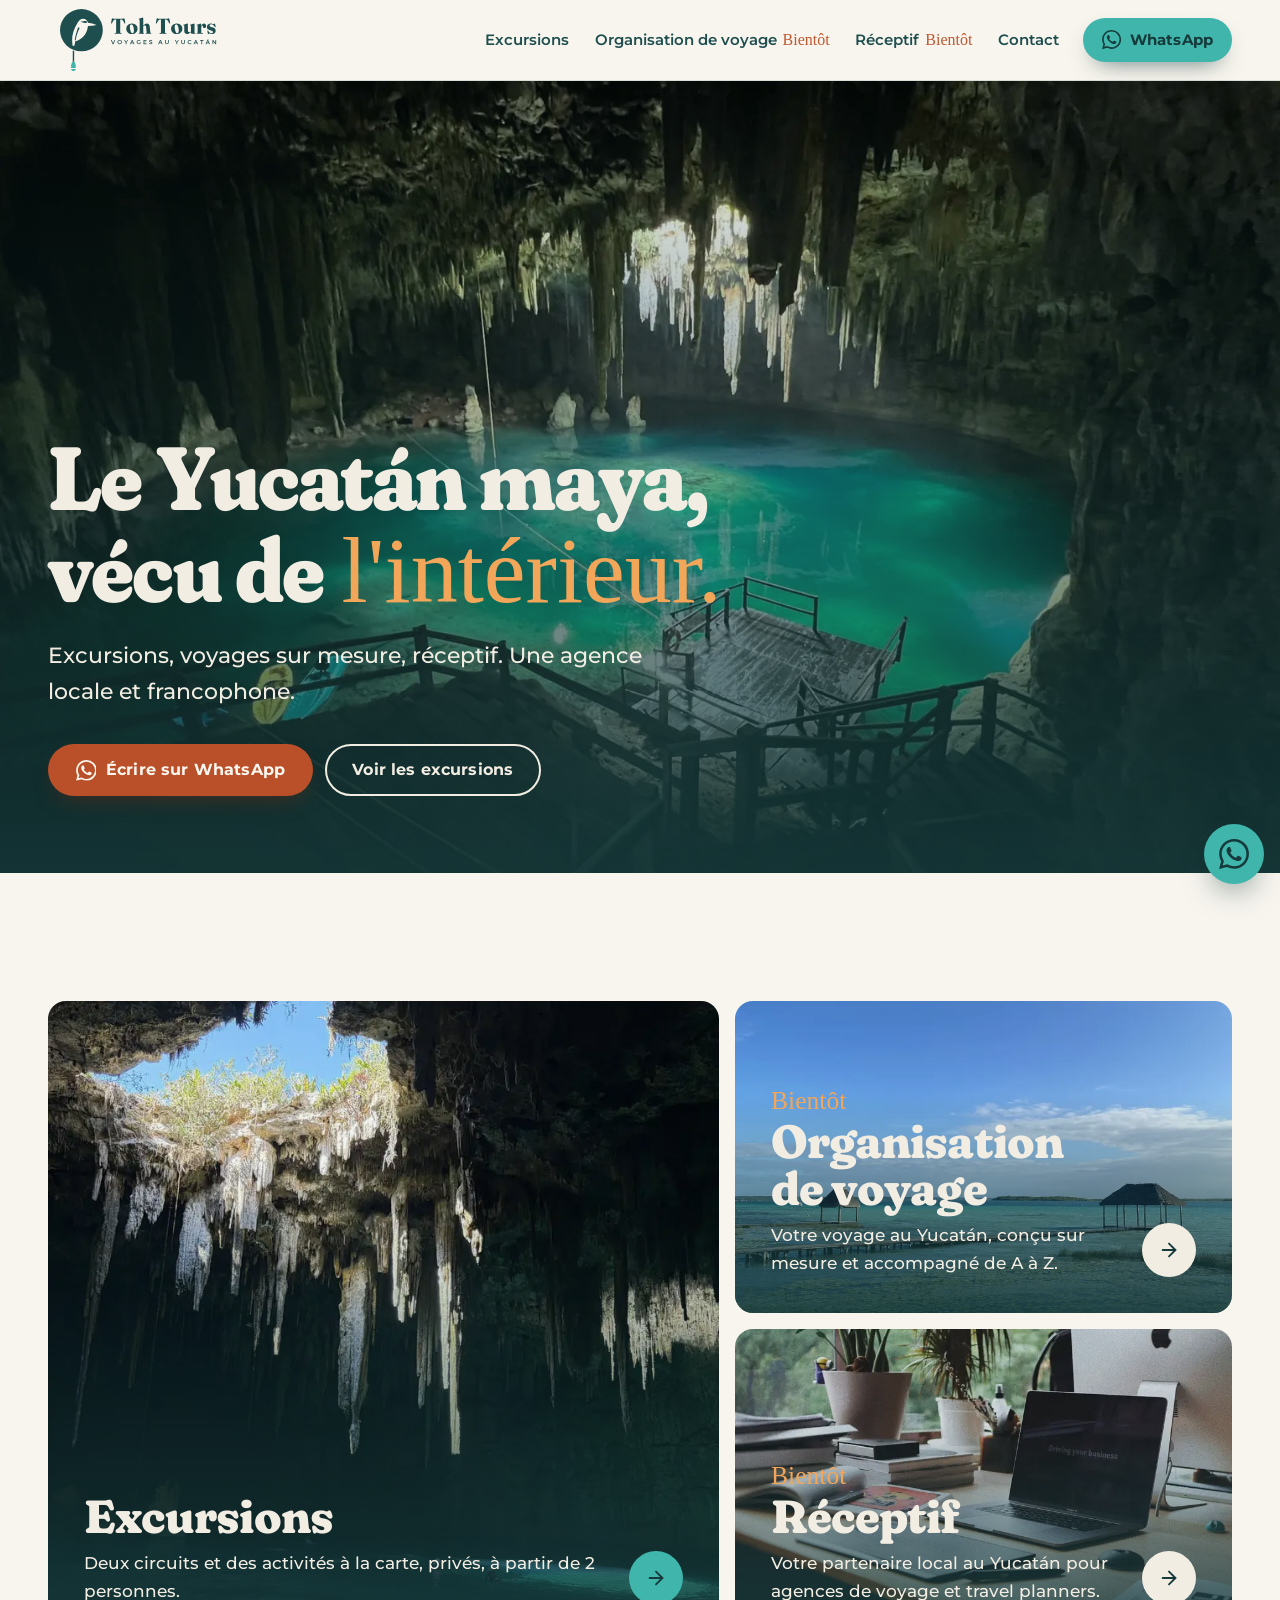
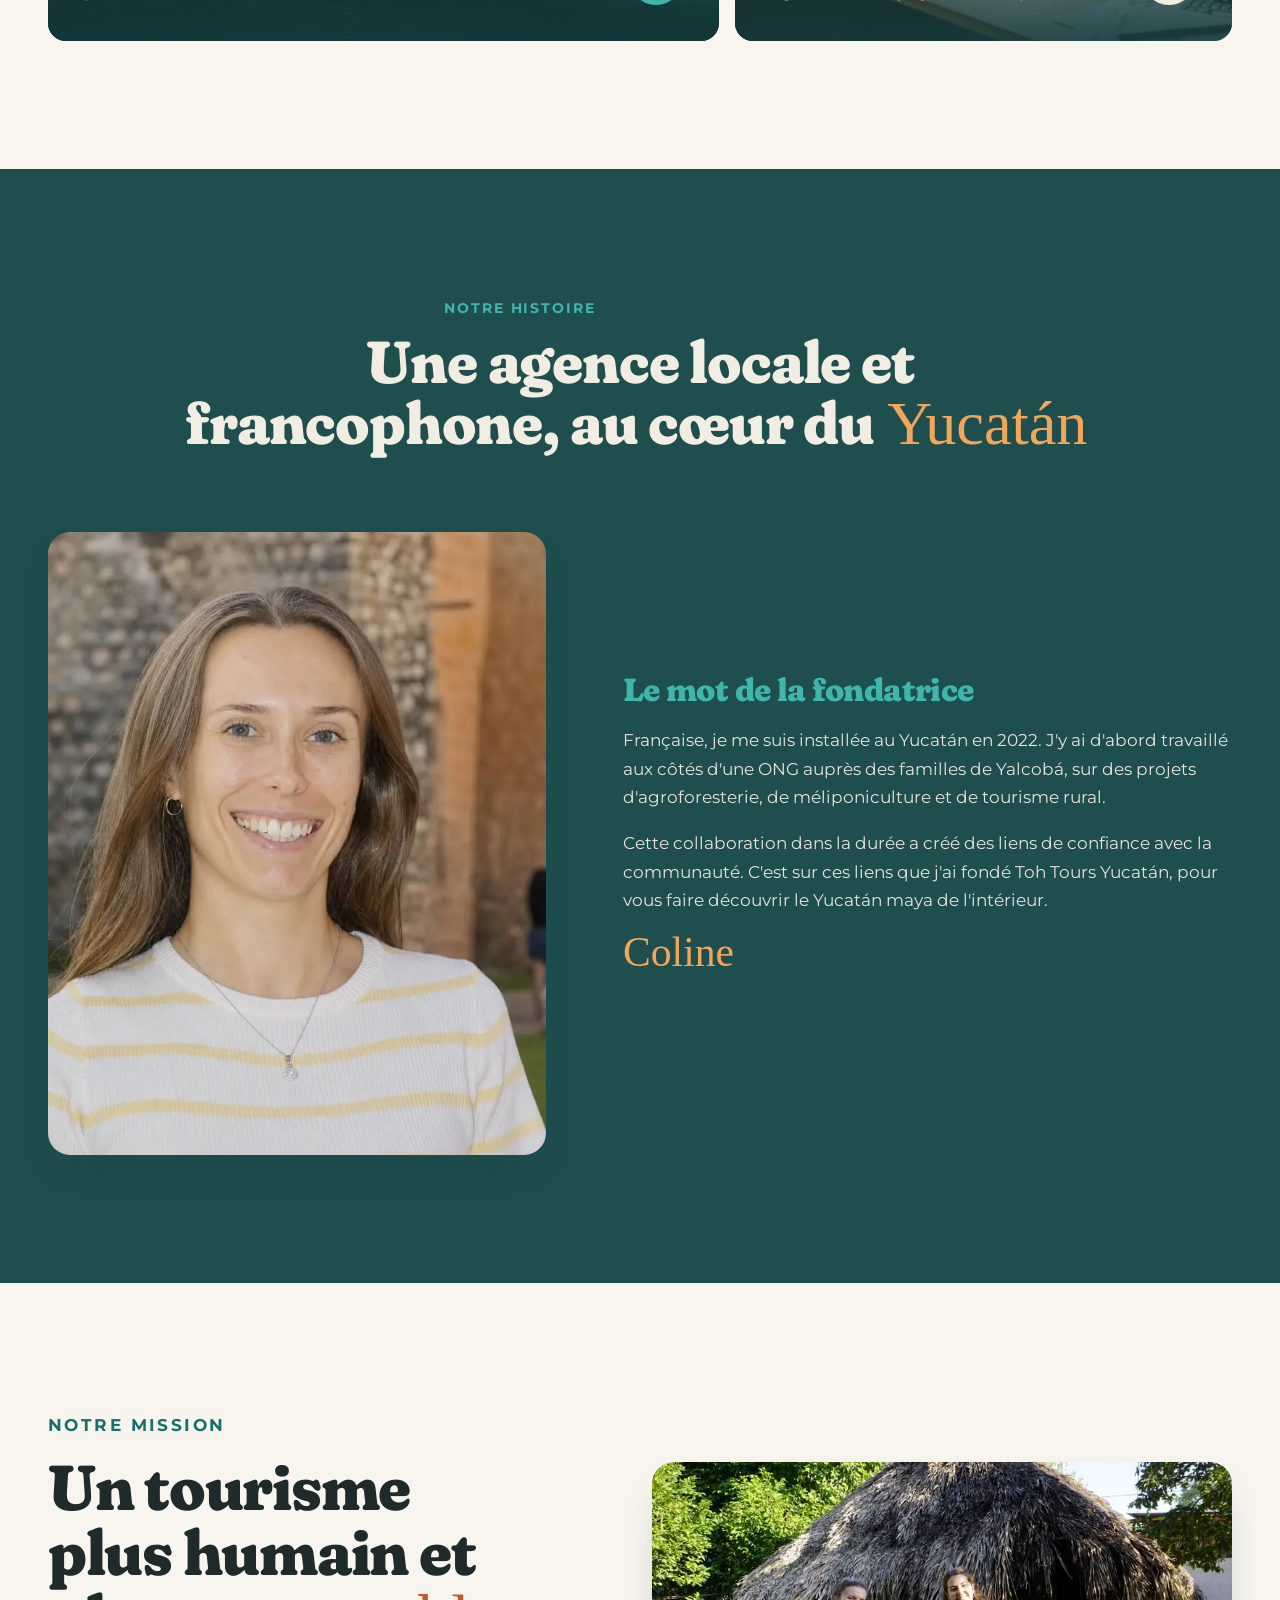
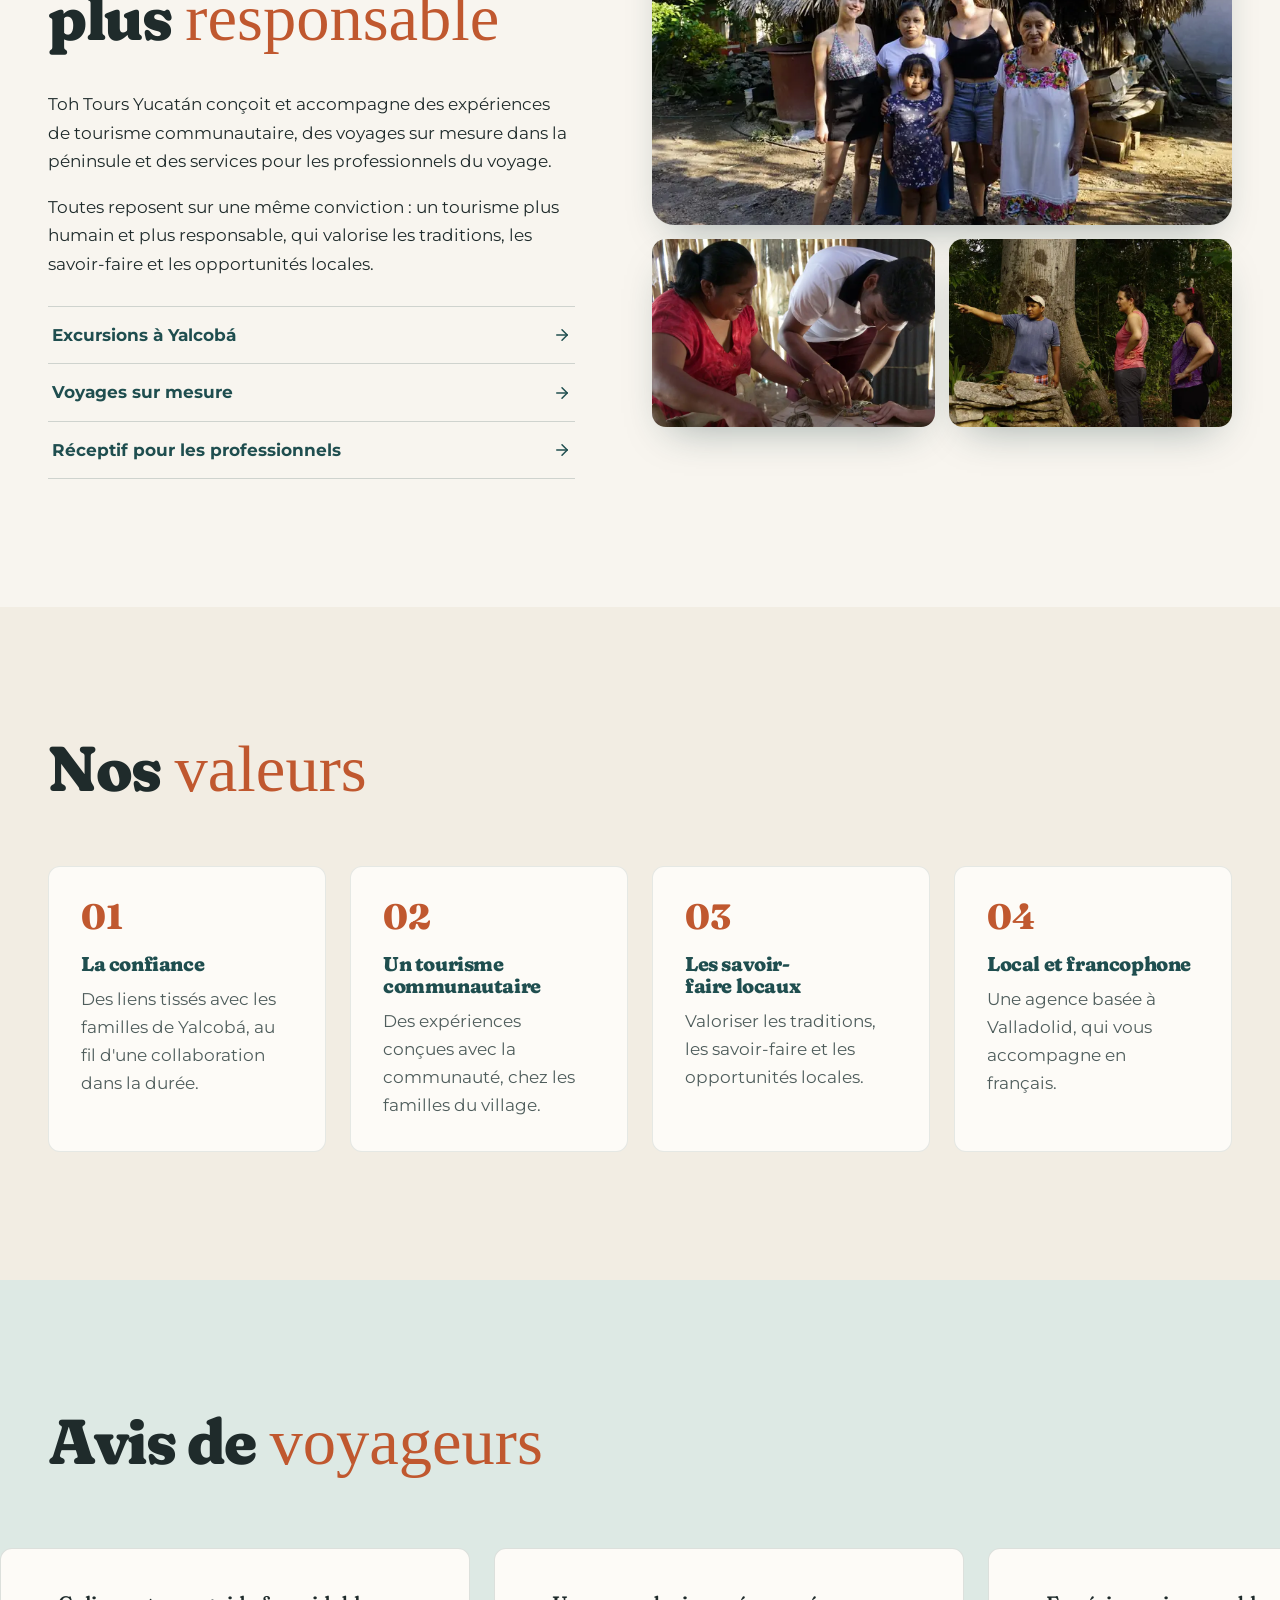
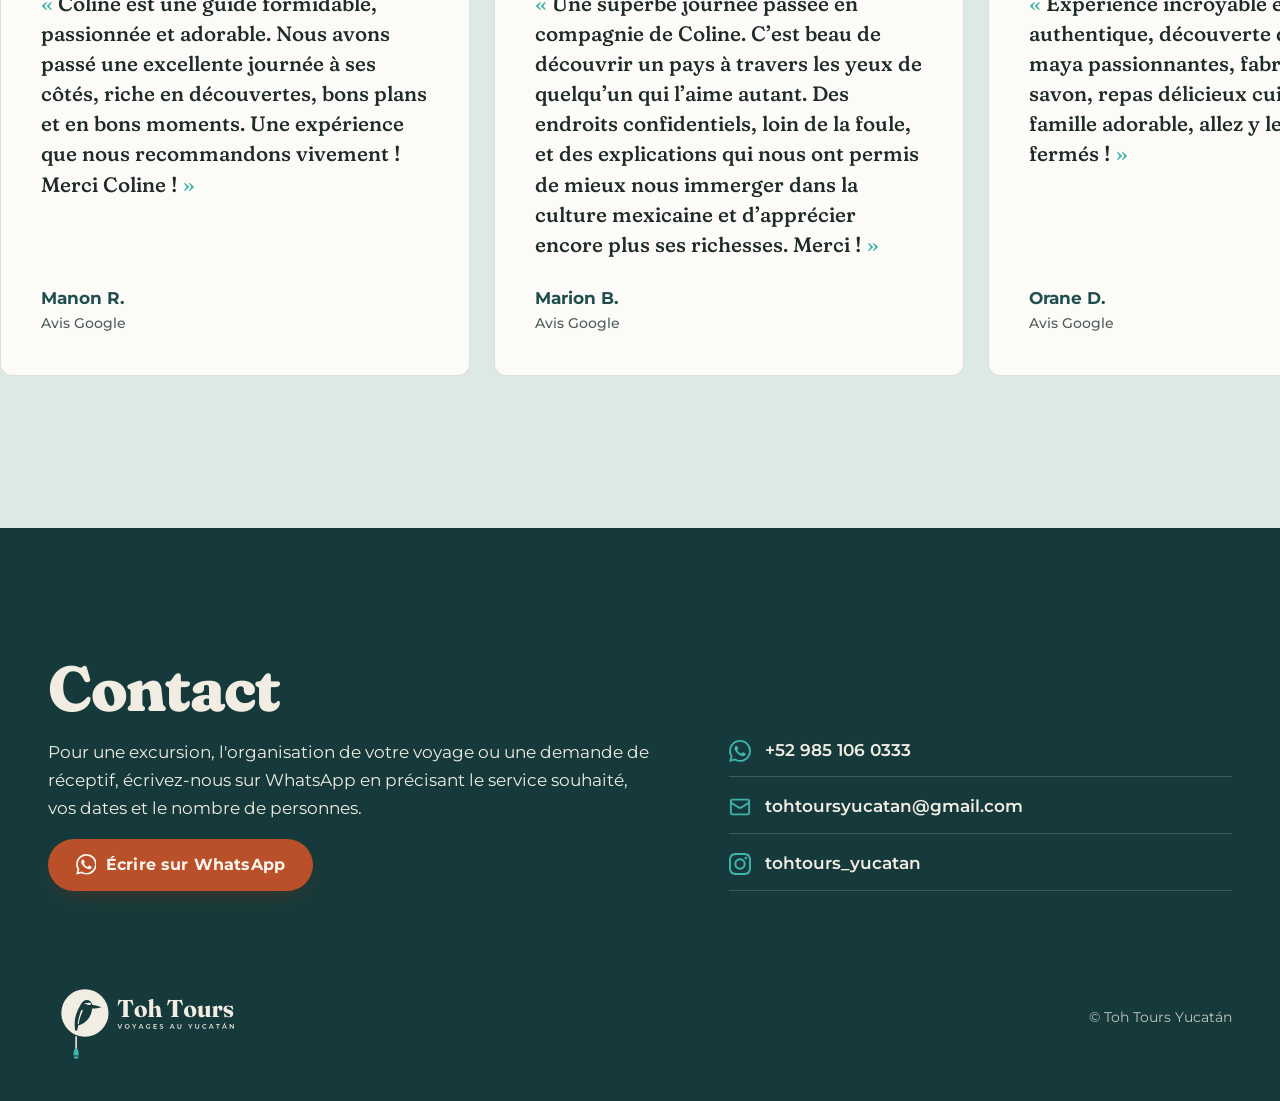
==== commit 94ff611e: "Merge pull request #9 from ColineMiguel/claude/logo-epais Logo : nom « Toh Tours » plus épais" ====
--- a/index.html
+++ b/index.html
@@ -25,7 +25,7 @@
   <header class="entete">
     <div class="conteneur entete__barre">
       <a class="entete__logo" href="index.html" aria-label="Toh Tours Yucatán, accueil">
-        <img src="assets/img/logo/toh-tours-horizontal-couleur.svg" alt="Toh Tours Yucatán" width="620" height="256">
+        <img src="assets/img/logo/toh-tours-horizontal-couleur.svg" alt="Toh Tours Yucatán" width="659" height="256">
       </a>
       <button class="entete__menu" type="button" aria-expanded="false" aria-controls="nav">
         <svg width="20" height="20" aria-hidden="true"><use href="assets/img/icones.svg#menu"/></svg> Menu
@@ -168,17 +168,14 @@
       <div class="avis" data-defilement data-apparition>
         <div class="avis__piste">
             <figure class="avis__carte">
-              <p class="avis__etoiles" role="img" aria-label="5 étoiles sur 5"><svg aria-hidden="true"><use href="assets/img/icones.svg#etoile"/></svg><svg aria-hidden="true"><use href="assets/img/icones.svg#etoile"/></svg><svg aria-hidden="true"><use href="assets/img/icones.svg#etoile"/></svg><svg aria-hidden="true"><use href="assets/img/icones.svg#etoile"/></svg><svg aria-hidden="true"><use href="assets/img/icones.svg#etoile"/></svg></p>
               <blockquote><p>Coline est une guide formidable, passionnée et adorable. Nous avons passé une excellente journée à ses côtés, riche en découvertes, bons plans et en bons moments. Une expérience que nous recommandons vivement ! Merci Coline !</p></blockquote>
               <figcaption class="avis__auteur">Manon R.<span>Avis Google</span></figcaption>
             </figure>
             <figure class="avis__carte">
-              <p class="avis__etoiles" role="img" aria-label="5 étoiles sur 5"><svg aria-hidden="true"><use href="assets/img/icones.svg#etoile"/></svg><svg aria-hidden="true"><use href="assets/img/icones.svg#etoile"/></svg><svg aria-hidden="true"><use href="assets/img/icones.svg#etoile"/></svg><svg aria-hidden="true"><use href="assets/img/icones.svg#etoile"/></svg><svg aria-hidden="true"><use href="assets/img/icones.svg#etoile"/></svg></p>
               <blockquote><p>Une superbe journée passée en compagnie de Coline. C’est beau de découvrir un pays à travers les yeux de quelqu’un qui l’aime autant. Des endroits confidentiels, loin de la foule, et des explications qui nous ont permis de mieux nous immerger dans la culture mexicaine et d’apprécier encore plus ses richesses. Merci !</p></blockquote>
               <figcaption class="avis__auteur">Marion B.<span>Avis Google</span></figcaption>
             </figure>
             <figure class="avis__carte">
-              <p class="avis__etoiles" role="img" aria-label="5 étoiles sur 5"><svg aria-hidden="true"><use href="assets/img/icones.svg#etoile"/></svg><svg aria-hidden="true"><use href="assets/img/icones.svg#etoile"/></svg><svg aria-hidden="true"><use href="assets/img/icones.svg#etoile"/></svg><svg aria-hidden="true"><use href="assets/img/icones.svg#etoile"/></svg><svg aria-hidden="true"><use href="assets/img/icones.svg#etoile"/></svg></p>
               <blockquote><p>Expérience incroyable et authentique, découverte des abeilles maya passionnantes, fabrication de savon, repas délicieux cuisiné par une famille adorable, allez y les yeux fermés !</p></blockquote>
               <figcaption class="avis__auteur">Orane D.<span>Avis Google</span></figcaption>
             </figure>
@@ -204,7 +201,7 @@
         </ul>
       </div>
       <div class="contact__bas">
-        <img src="assets/img/logo/toh-tours-horizontal-creme-turquoise.svg" alt="Toh Tours Yucatán" width="620" height="256" loading="lazy">
+        <img src="assets/img/logo/toh-tours-horizontal-creme-turquoise.svg" alt="Toh Tours Yucatán" width="659" height="256" loading="lazy">
         <p>© Toh Tours Yucatán</p>
       </div>
     </div>
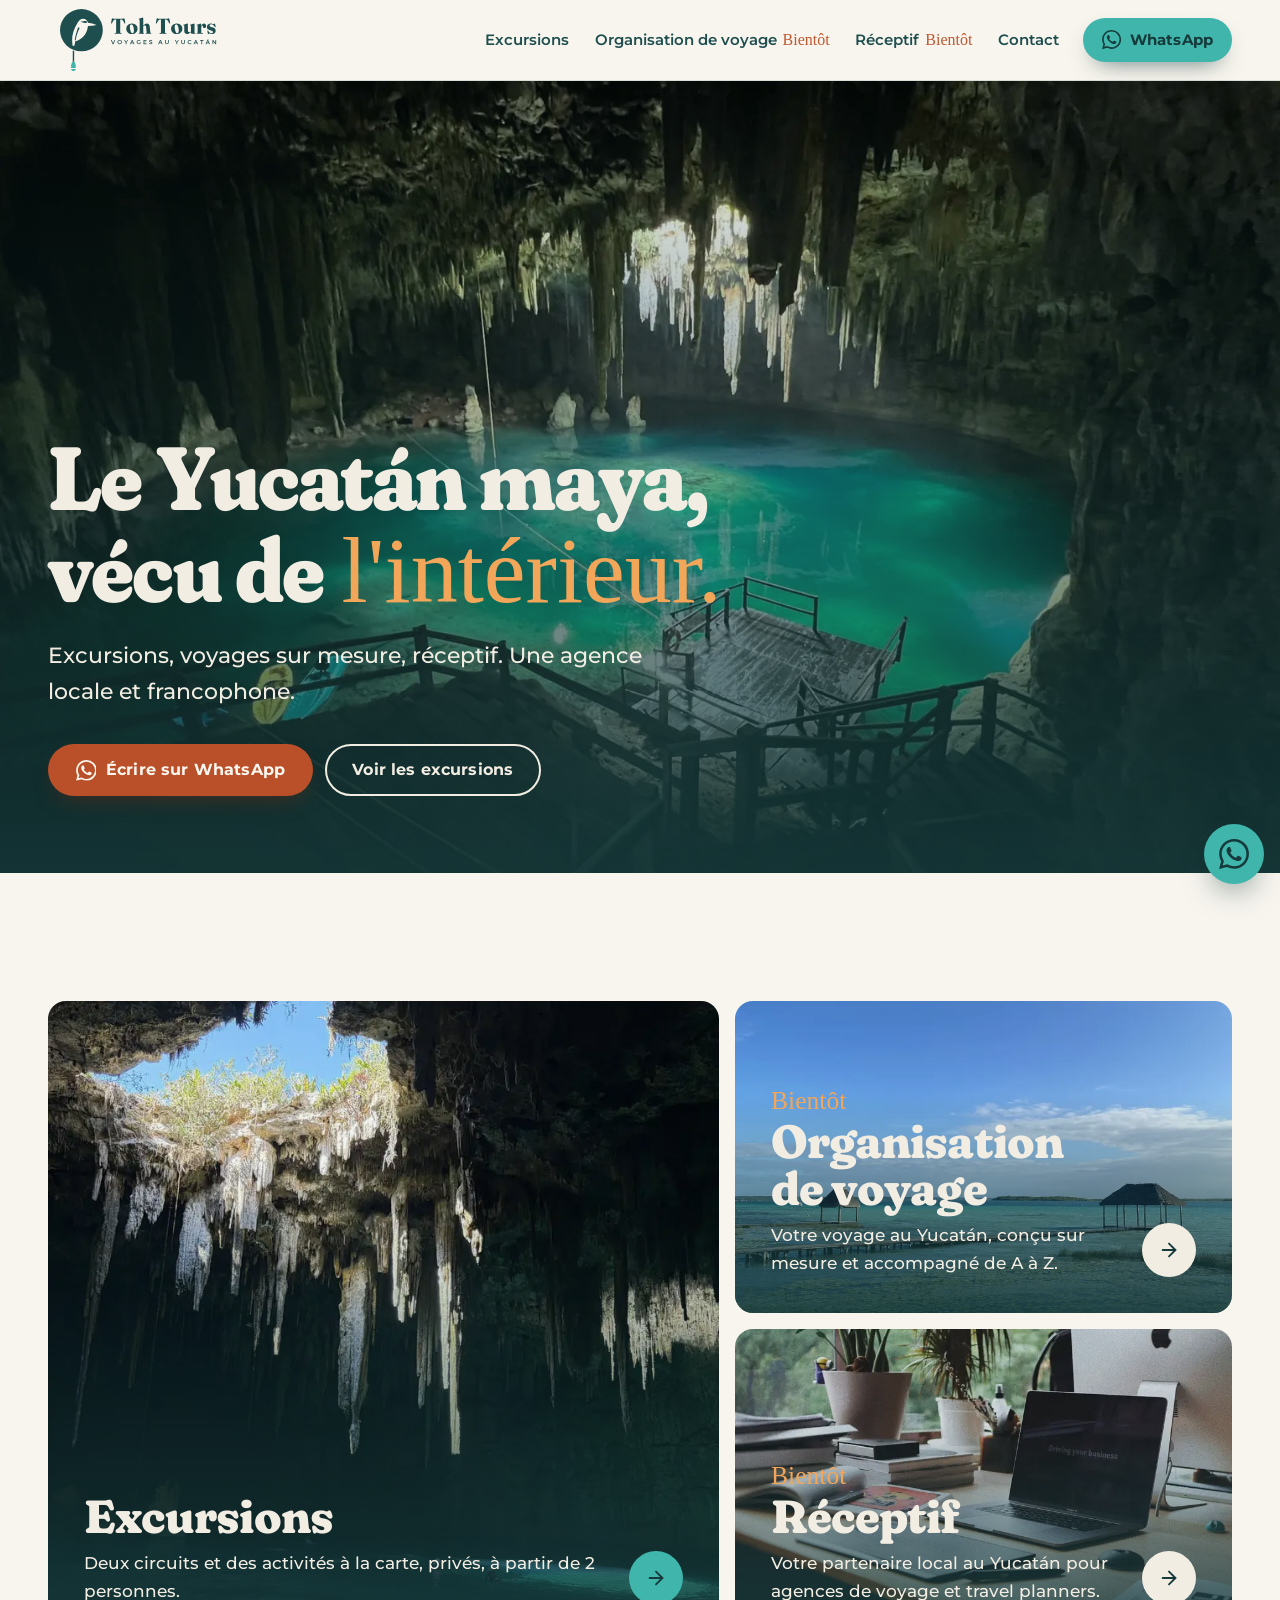
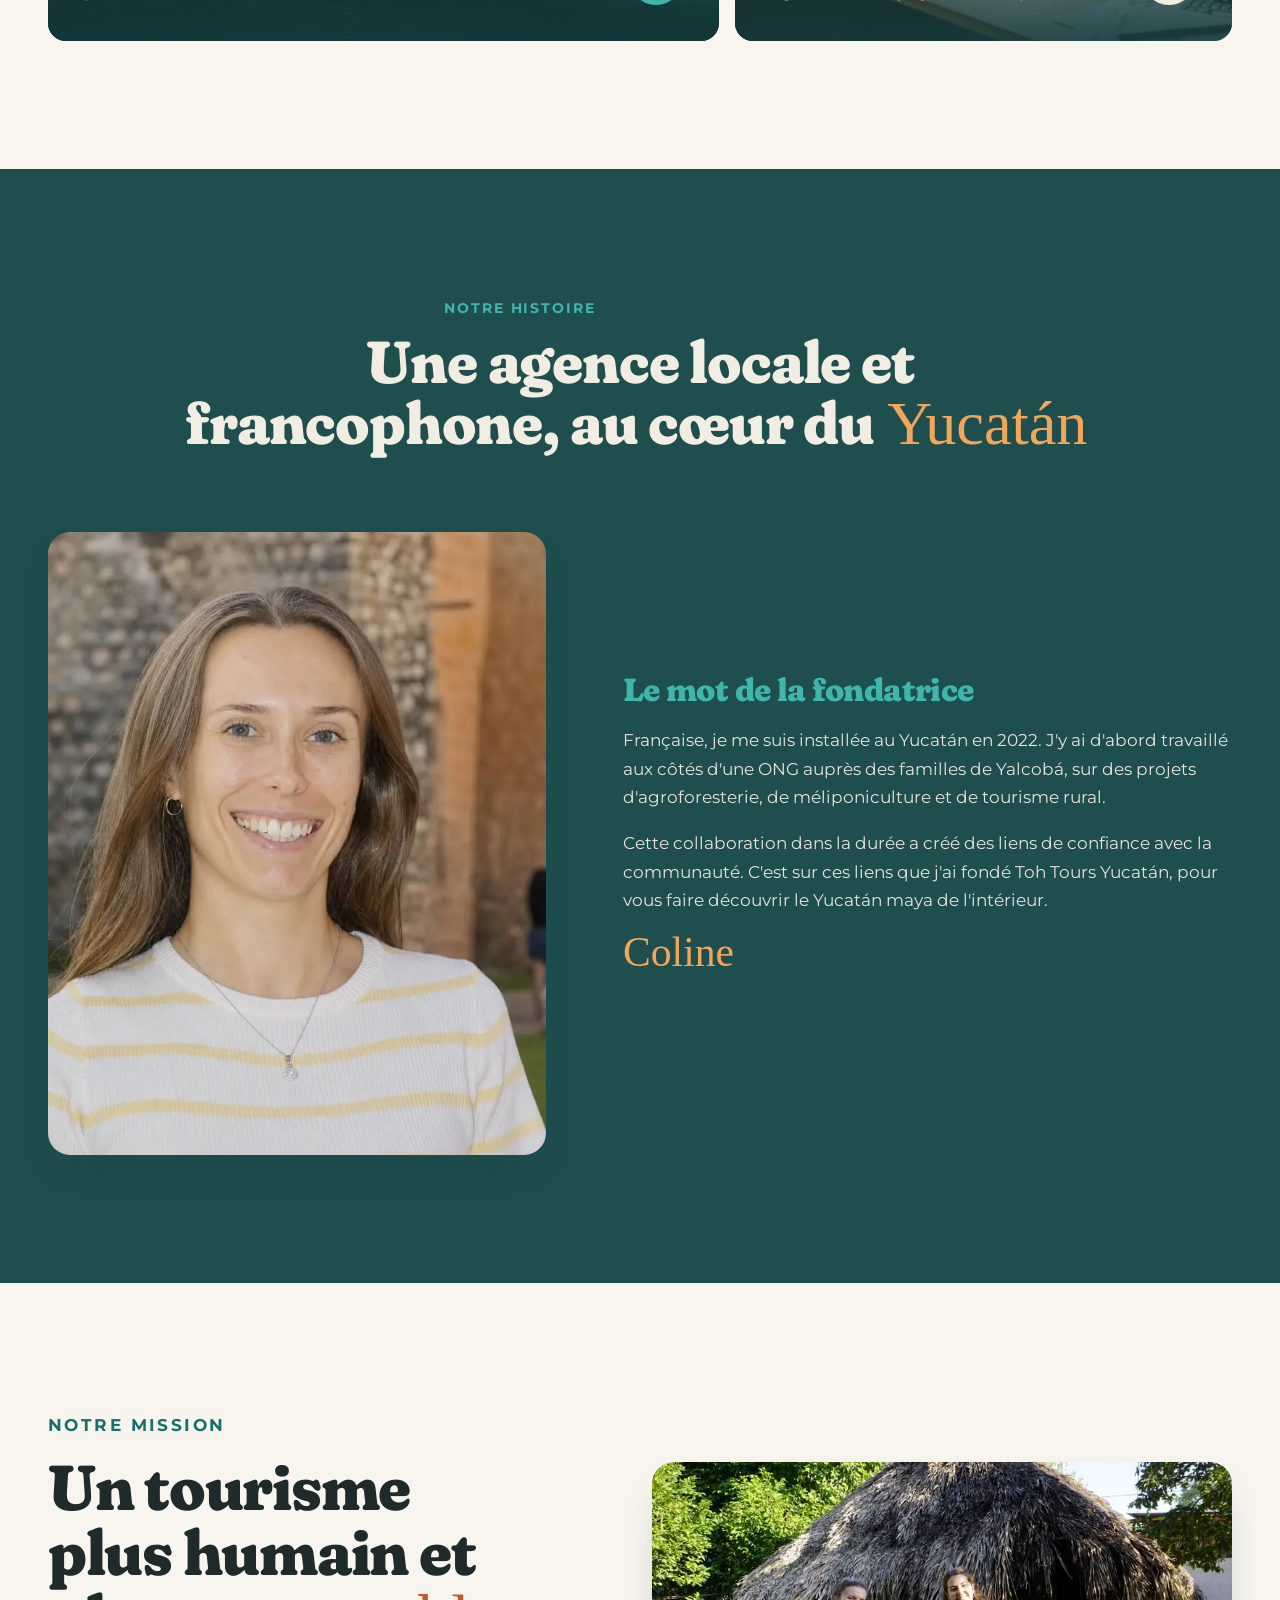
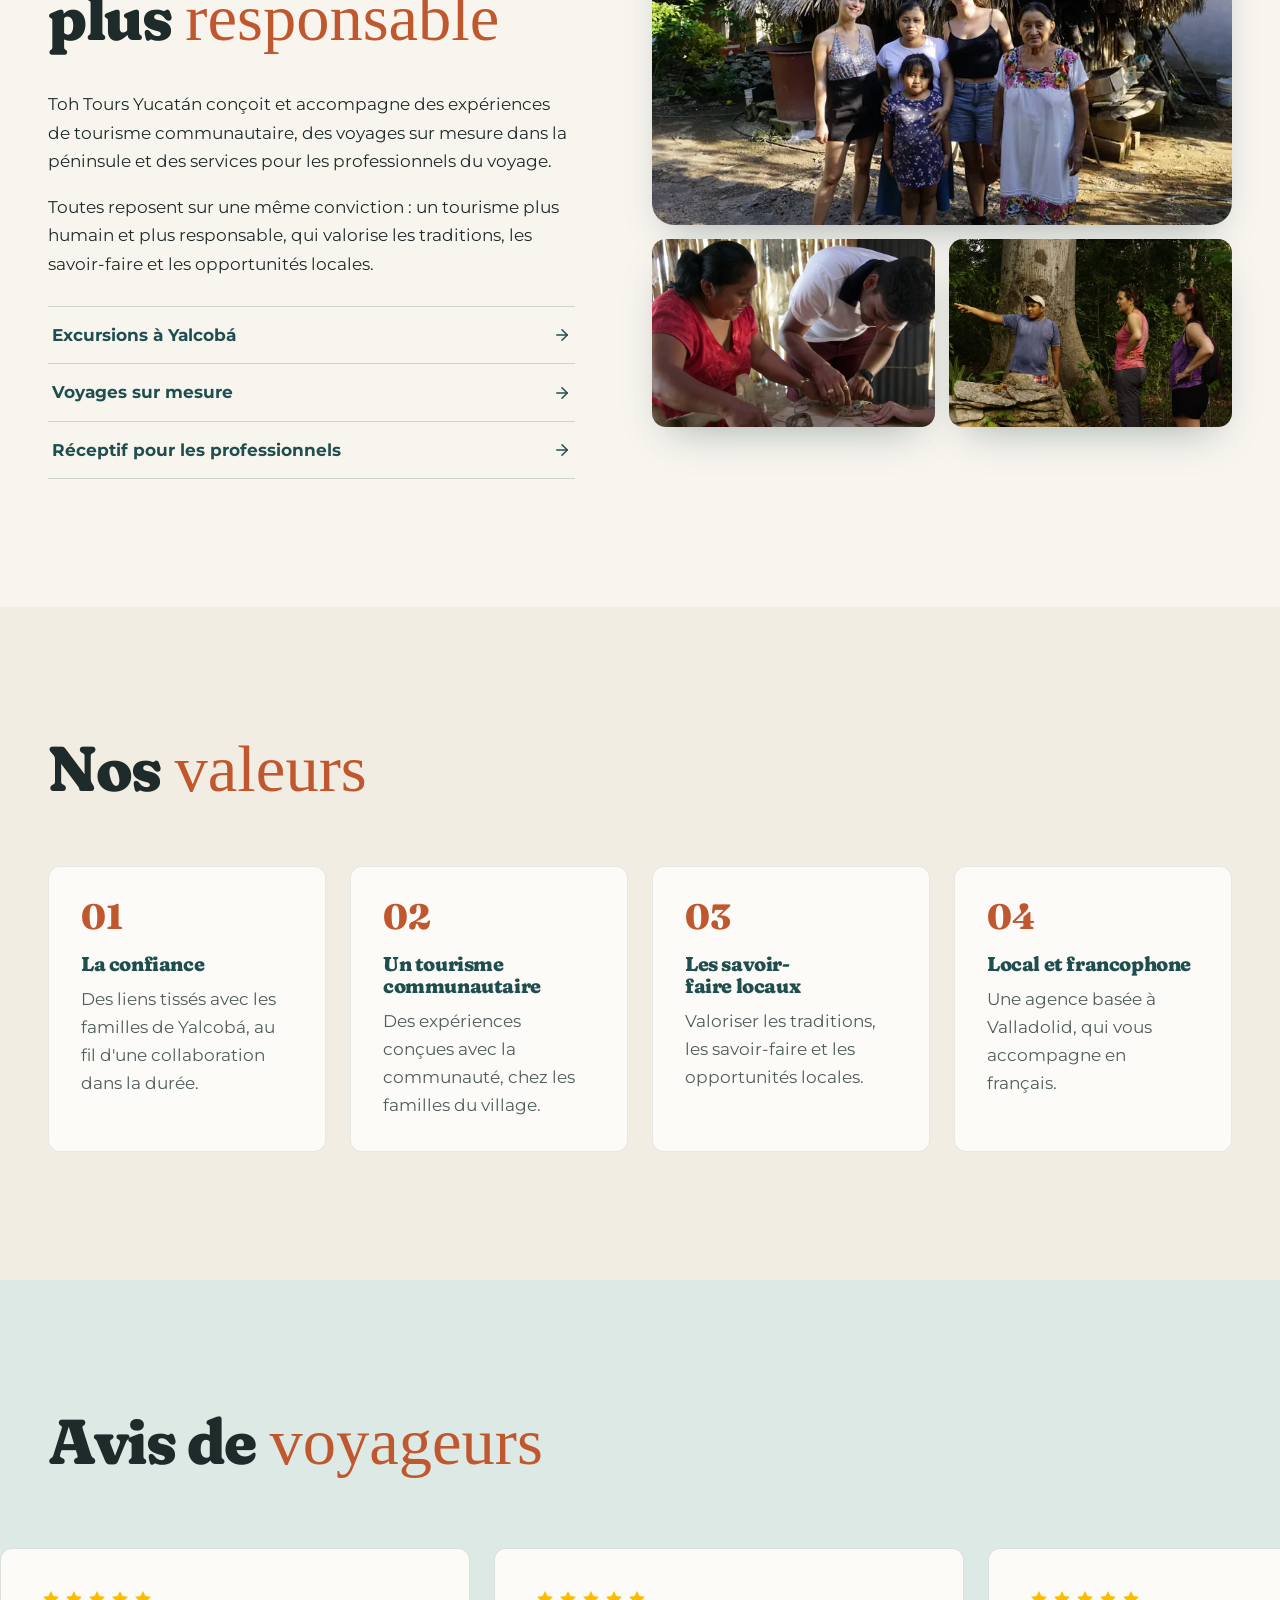
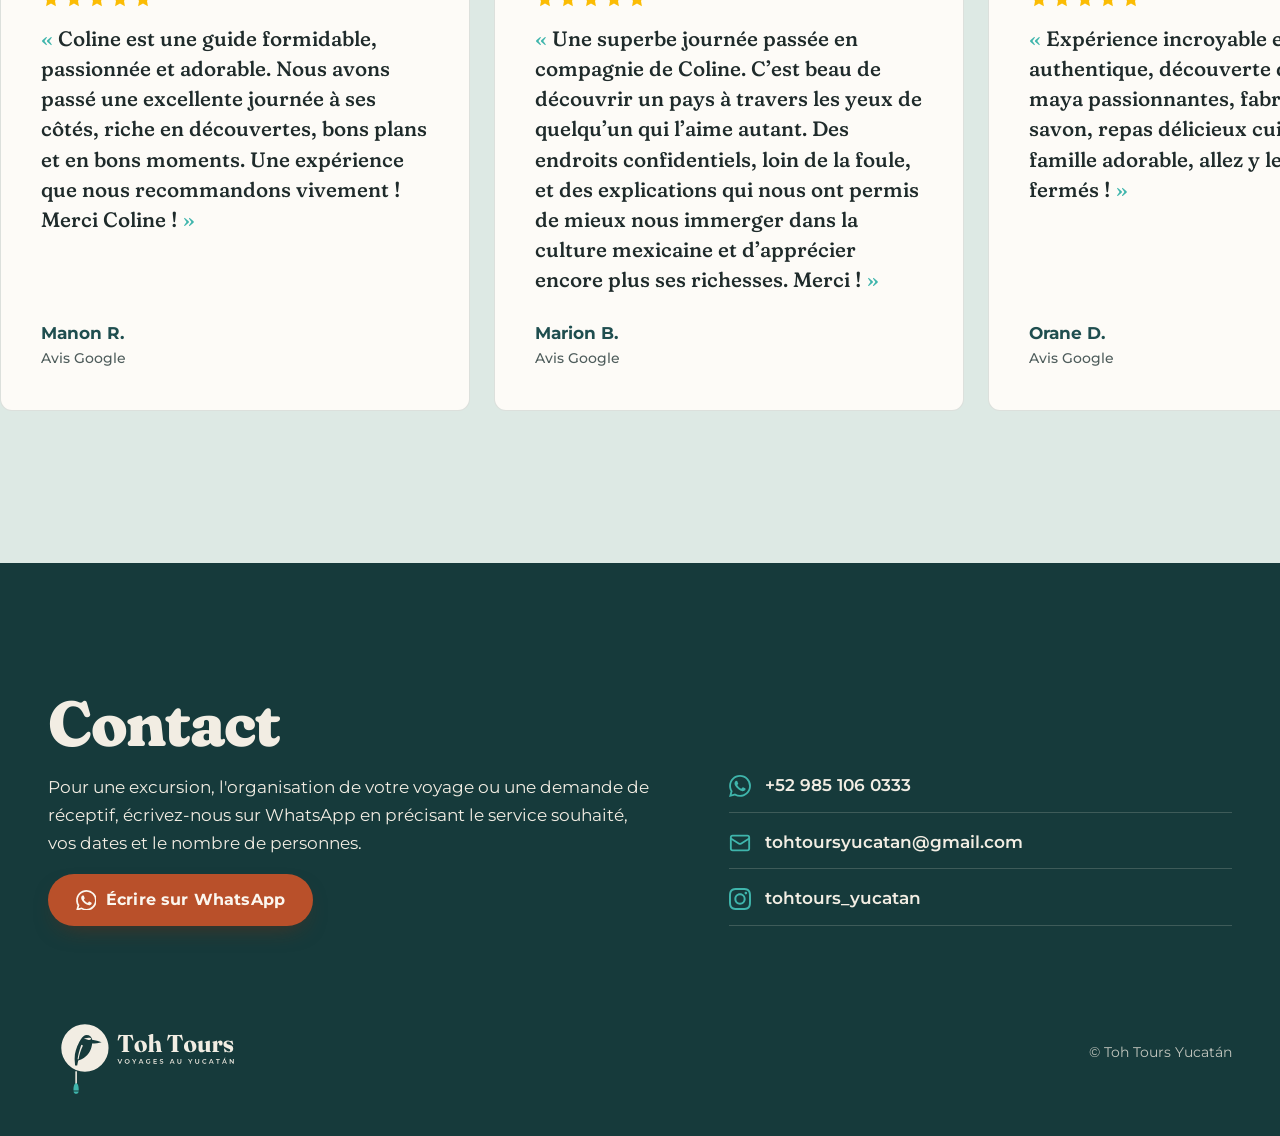
==== commit d7733463: "Merge pull request #10 from ColineMiguel/claude/avis-etoiles Avis : 5 étoiles sur les avis Google" ====
--- a/index.html
+++ b/index.html
@@ -168,14 +168,17 @@
       <div class="avis" data-defilement data-apparition>
         <div class="avis__piste">
             <figure class="avis__carte">
+              <p class="avis__etoiles" role="img" aria-label="5 étoiles sur 5"><svg aria-hidden="true"><use href="assets/img/icones.svg#etoile"/></svg><svg aria-hidden="true"><use href="assets/img/icones.svg#etoile"/></svg><svg aria-hidden="true"><use href="assets/img/icones.svg#etoile"/></svg><svg aria-hidden="true"><use href="assets/img/icones.svg#etoile"/></svg><svg aria-hidden="true"><use href="assets/img/icones.svg#etoile"/></svg></p>
               <blockquote><p>Coline est une guide formidable, passionnée et adorable. Nous avons passé une excellente journée à ses côtés, riche en découvertes, bons plans et en bons moments. Une expérience que nous recommandons vivement ! Merci Coline !</p></blockquote>
               <figcaption class="avis__auteur">Manon R.<span>Avis Google</span></figcaption>
             </figure>
             <figure class="avis__carte">
+              <p class="avis__etoiles" role="img" aria-label="5 étoiles sur 5"><svg aria-hidden="true"><use href="assets/img/icones.svg#etoile"/></svg><svg aria-hidden="true"><use href="assets/img/icones.svg#etoile"/></svg><svg aria-hidden="true"><use href="assets/img/icones.svg#etoile"/></svg><svg aria-hidden="true"><use href="assets/img/icones.svg#etoile"/></svg><svg aria-hidden="true"><use href="assets/img/icones.svg#etoile"/></svg></p>
               <blockquote><p>Une superbe journée passée en compagnie de Coline. C’est beau de découvrir un pays à travers les yeux de quelqu’un qui l’aime autant. Des endroits confidentiels, loin de la foule, et des explications qui nous ont permis de mieux nous immerger dans la culture mexicaine et d’apprécier encore plus ses richesses. Merci !</p></blockquote>
               <figcaption class="avis__auteur">Marion B.<span>Avis Google</span></figcaption>
             </figure>
             <figure class="avis__carte">
+              <p class="avis__etoiles" role="img" aria-label="5 étoiles sur 5"><svg aria-hidden="true"><use href="assets/img/icones.svg#etoile"/></svg><svg aria-hidden="true"><use href="assets/img/icones.svg#etoile"/></svg><svg aria-hidden="true"><use href="assets/img/icones.svg#etoile"/></svg><svg aria-hidden="true"><use href="assets/img/icones.svg#etoile"/></svg><svg aria-hidden="true"><use href="assets/img/icones.svg#etoile"/></svg></p>
               <blockquote><p>Expérience incroyable et authentique, découverte des abeilles maya passionnantes, fabrication de savon, repas délicieux cuisiné par une famille adorable, allez y les yeux fermés !</p></blockquote>
               <figcaption class="avis__auteur">Orane D.<span>Avis Google</span></figcaption>
             </figure>
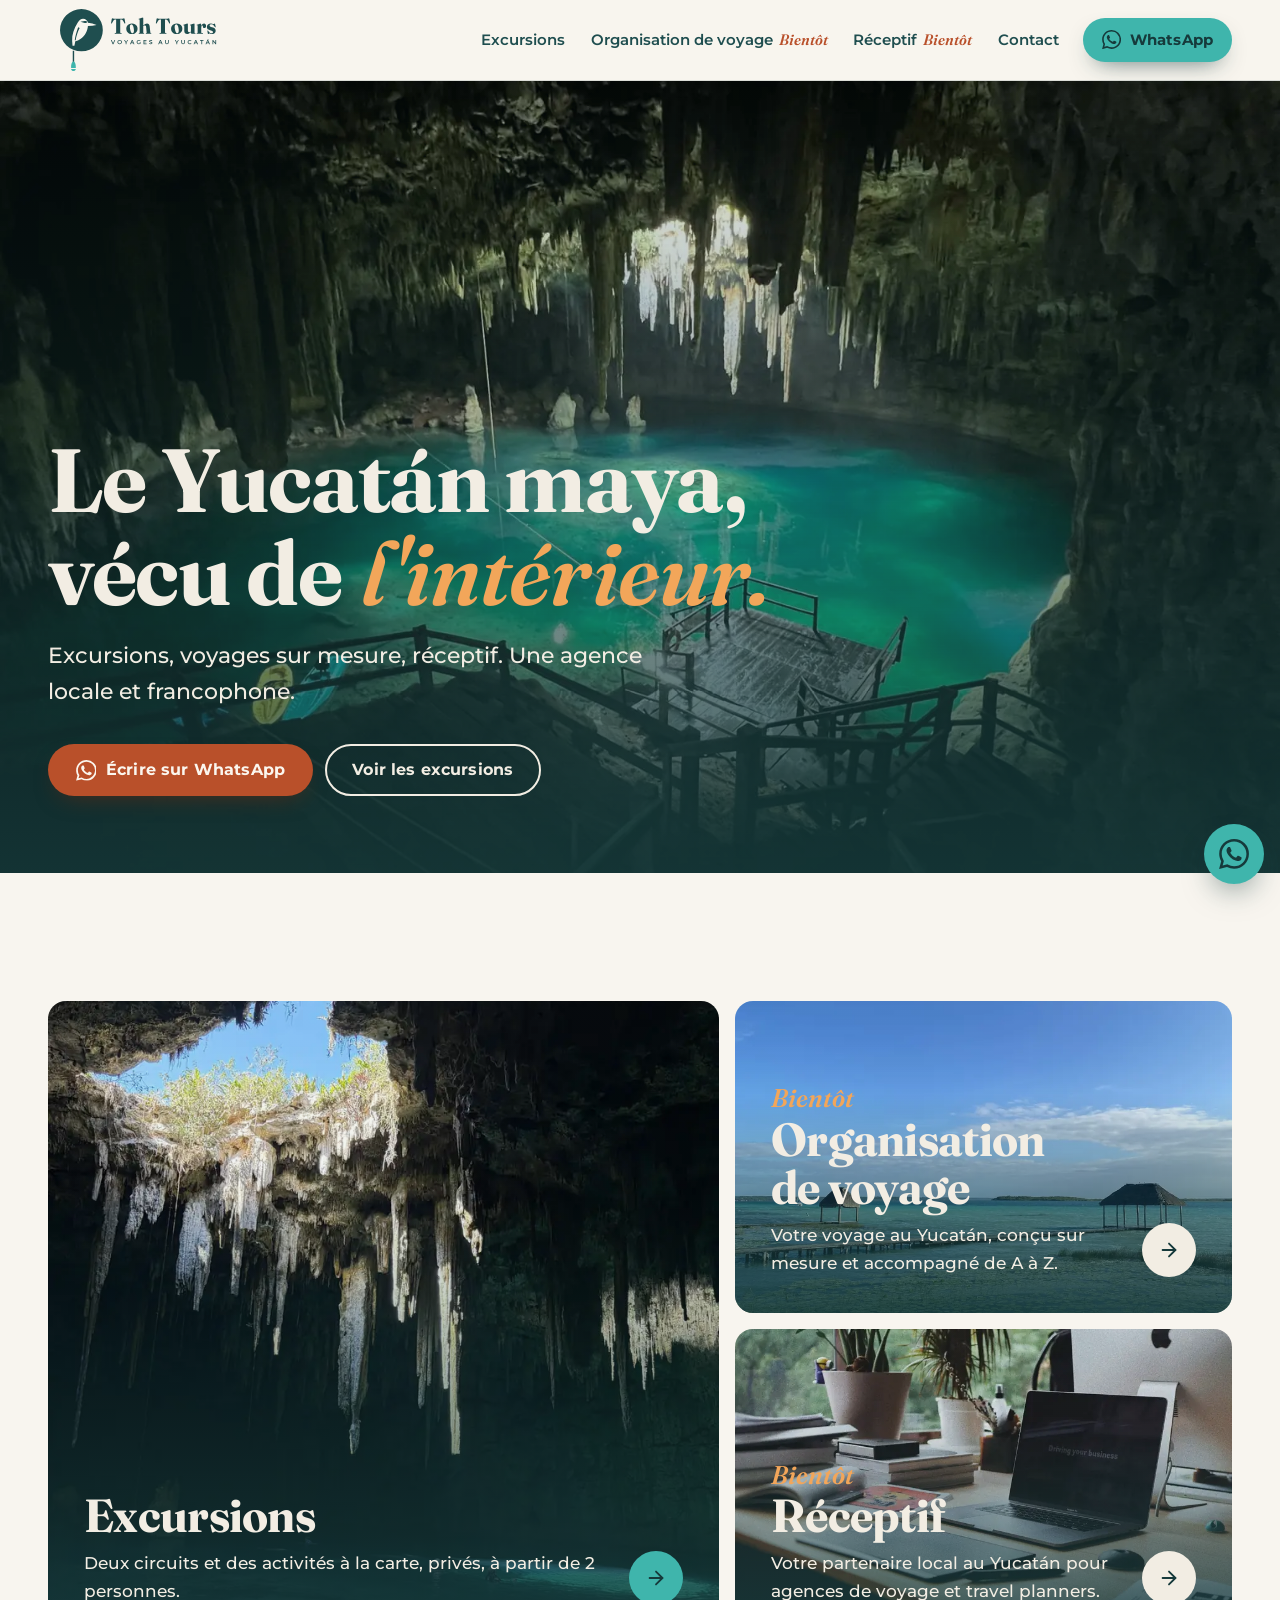
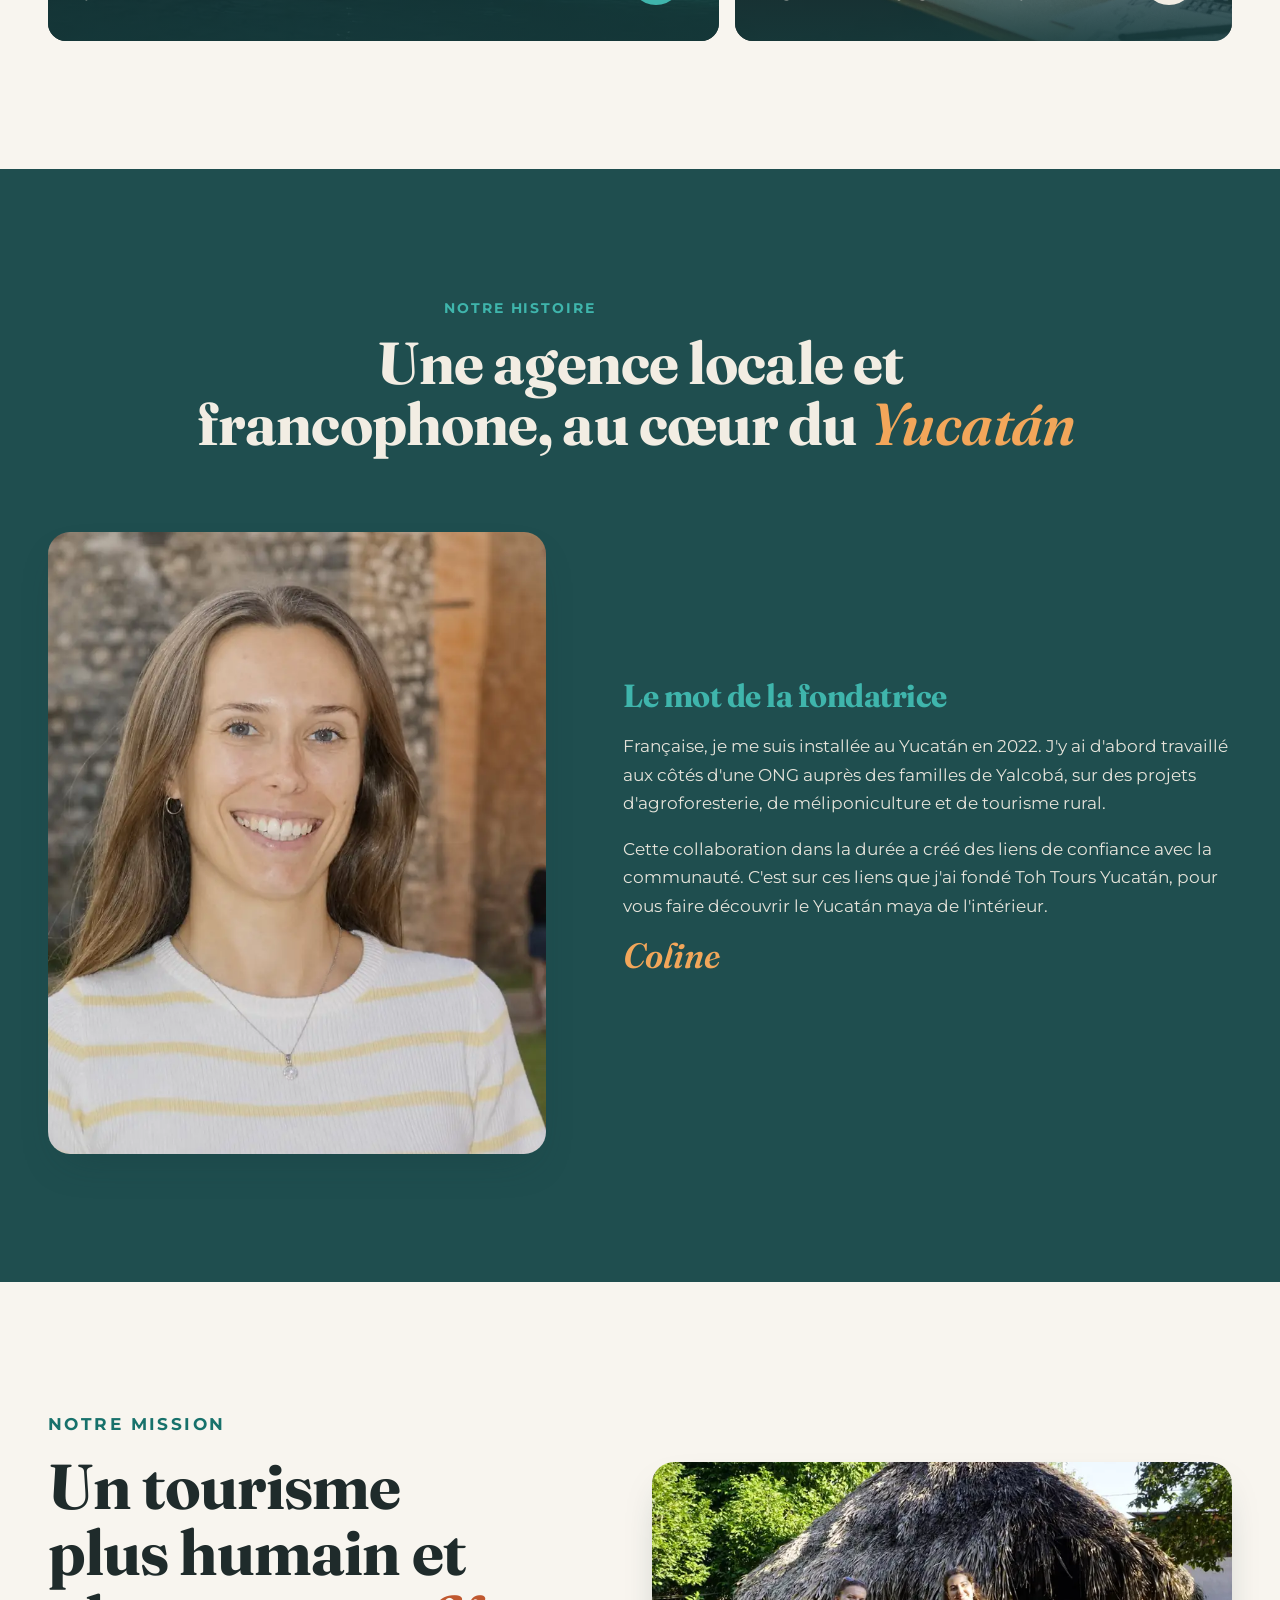
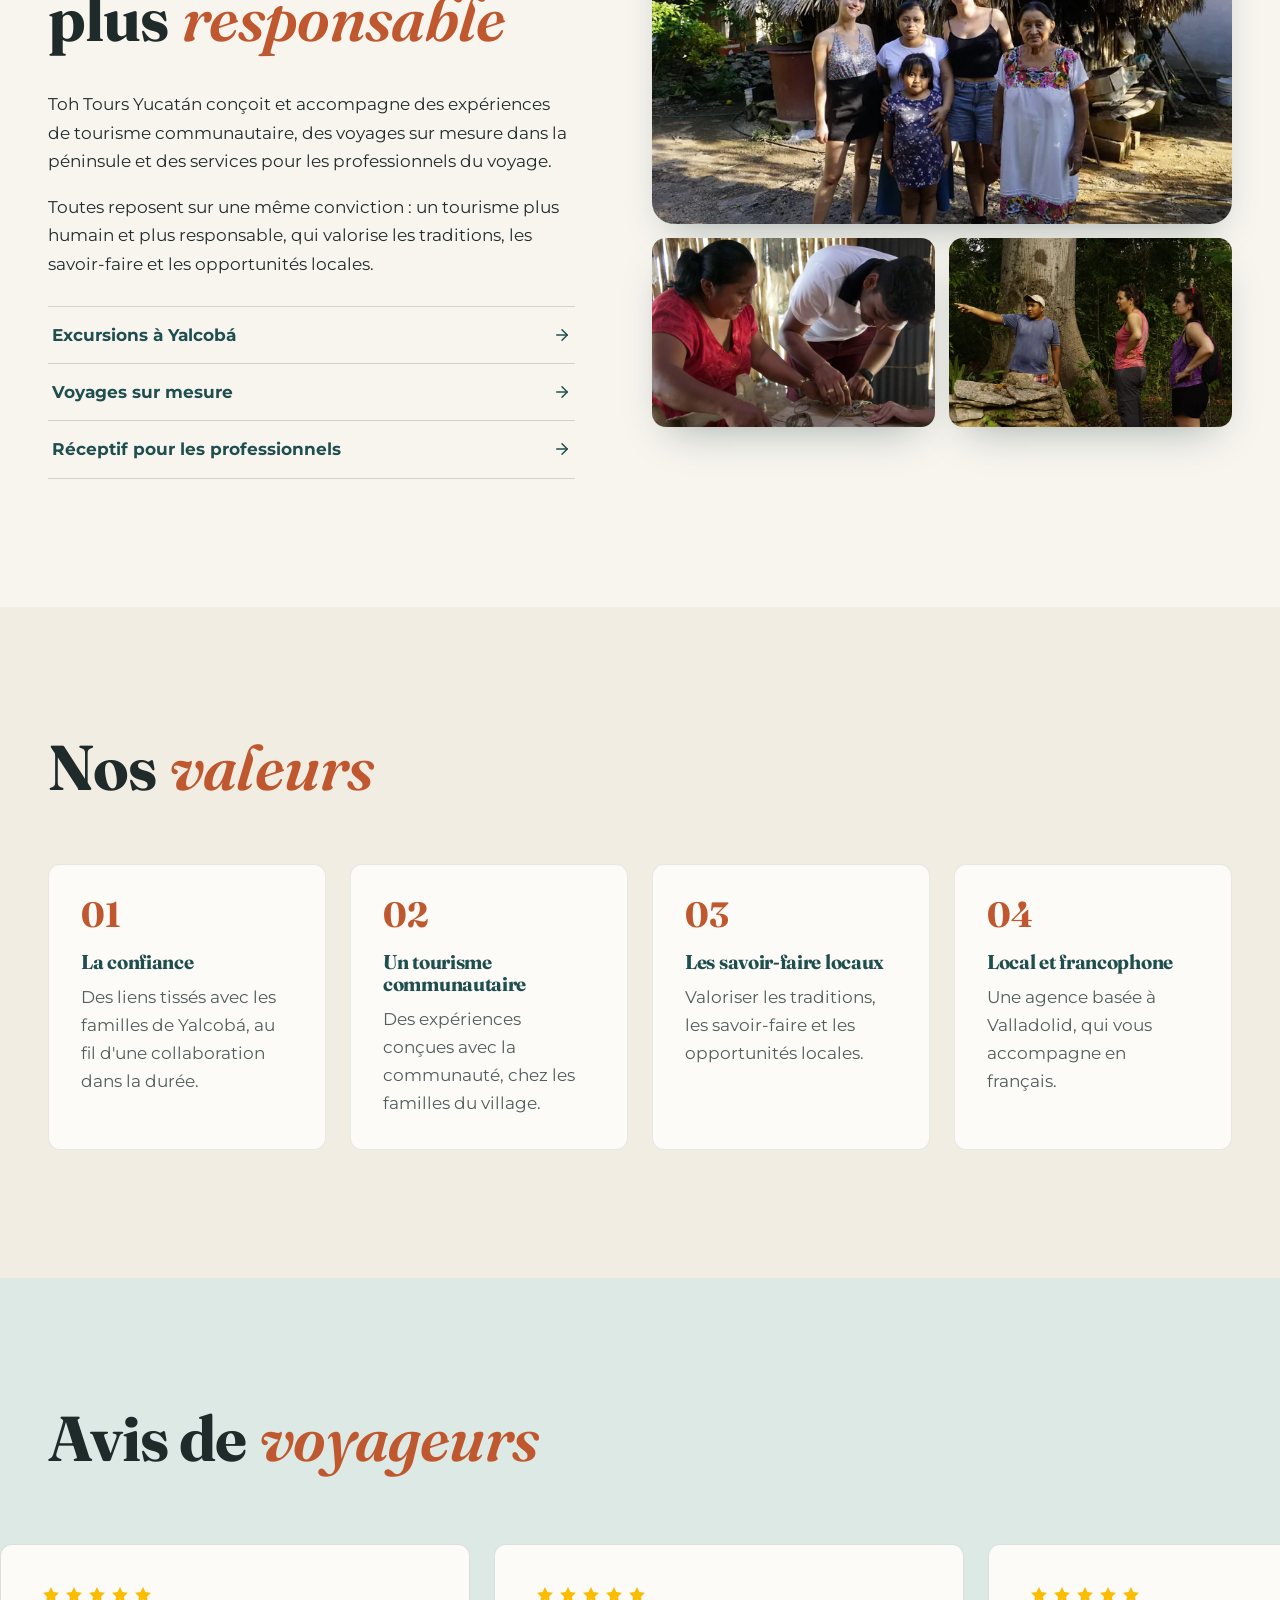
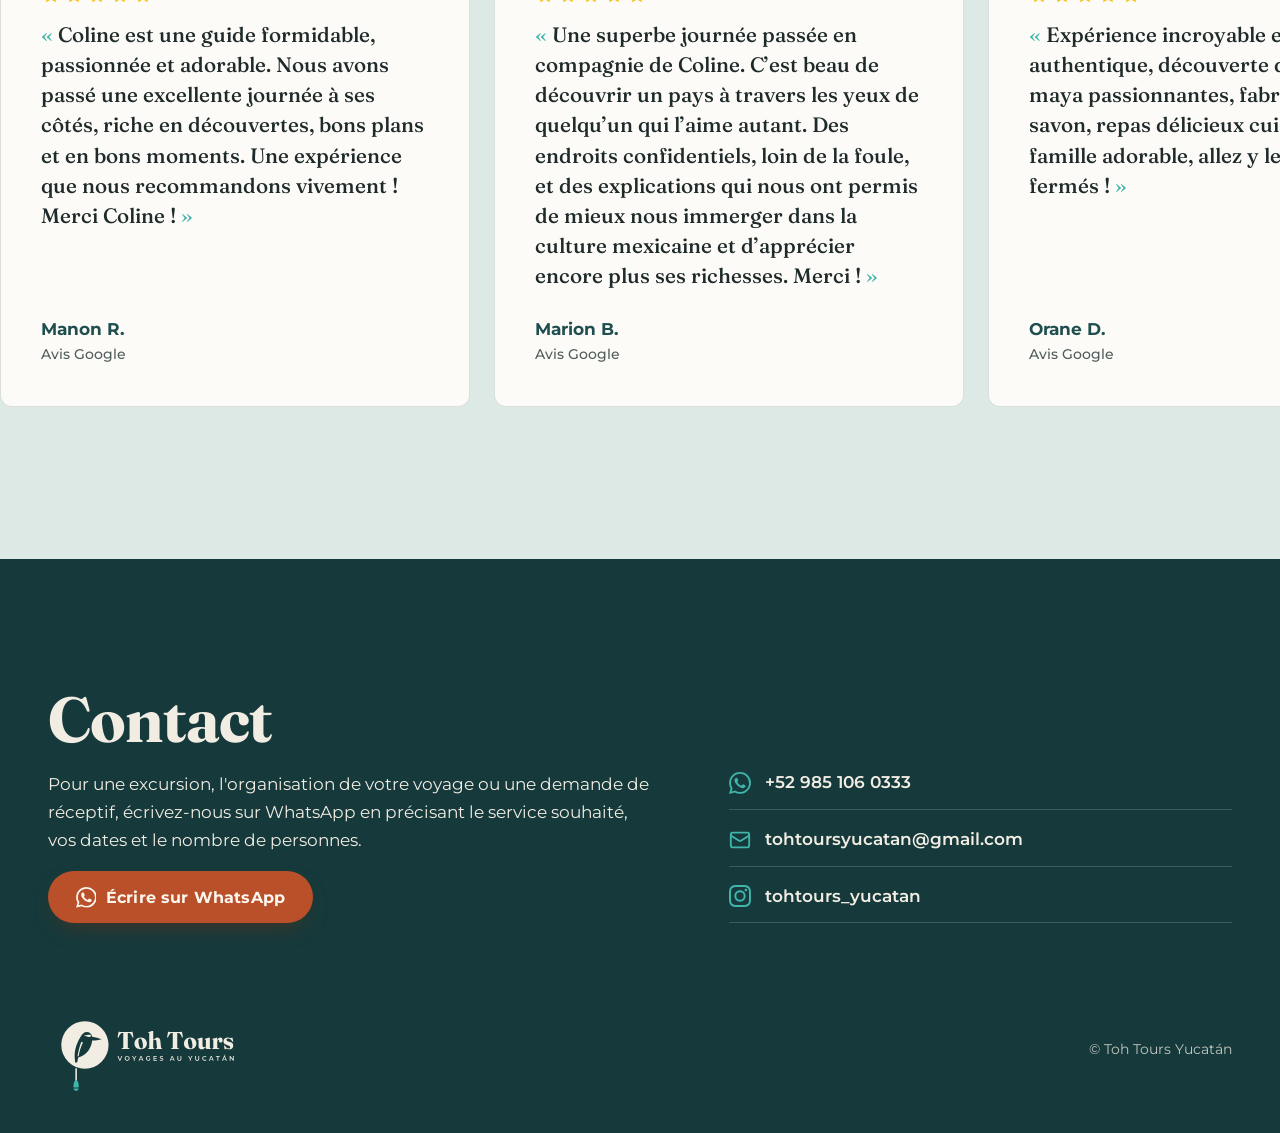
==== commit 59a75087: "Typographie accordée au logo : titres en Fraunces nette, accents en Fraunces italique - Titres : Fra" ====
--- a/index.html
+++ b/index.html
@@ -11,8 +11,9 @@
   <link rel="apple-touch-icon" href="assets/img/logo/apple-touch-icon.png">
   <link rel="manifest" href="site.webmanifest">
   <link rel="preload" href="assets/fonts/fraunces.woff2" as="font" type="font/woff2" crossorigin>
+  <link rel="preload" href="assets/fonts/fraunces-italic.woff2" as="font" type="font/woff2" crossorigin>
   <link rel="preload" href="assets/fonts/montserrat.woff2" as="font" type="font/woff2" crossorigin>
-  <link rel="stylesheet" href="assets/css/style.css">
+  <link rel="stylesheet" href="assets/css/style.css?v=2">
   <script>document.documentElement.classList.add("js")</script>
   <meta property="og:title" content="Toh Tours Yucatán">
   <meta property="og:description" content="Le Yucatán maya, vécu de l'intérieur. Excursions, voyages sur mesure, réceptif.">
@@ -168,17 +169,17 @@
       <div class="avis" data-defilement data-apparition>
         <div class="avis__piste">
             <figure class="avis__carte">
-              <p class="avis__etoiles" role="img" aria-label="5 étoiles sur 5"><svg aria-hidden="true"><use href="assets/img/icones.svg#etoile"/></svg><svg aria-hidden="true"><use href="assets/img/icones.svg#etoile"/></svg><svg aria-hidden="true"><use href="assets/img/icones.svg#etoile"/></svg><svg aria-hidden="true"><use href="assets/img/icones.svg#etoile"/></svg><svg aria-hidden="true"><use href="assets/img/icones.svg#etoile"/></svg></p>
+              <p class="avis__etoiles" role="img" aria-label="5 étoiles sur 5"><svg aria-hidden="true" width="20" height="20" viewBox="0 0 24 24"><path fill="#FBBC04" d="M12 2.5l2.94 5.96 6.58.96-4.76 4.64 1.12 6.55L12 17.52l-5.88 3.09 1.12-6.55L2.48 9.42l6.58-.96Z"/></svg><svg aria-hidden="true" width="20" height="20" viewBox="0 0 24 24"><path fill="#FBBC04" d="M12 2.5l2.94 5.96 6.58.96-4.76 4.64 1.12 6.55L12 17.52l-5.88 3.09 1.12-6.55L2.48 9.42l6.58-.96Z"/></svg><svg aria-hidden="true" width="20" height="20" viewBox="0 0 24 24"><path fill="#FBBC04" d="M12 2.5l2.94 5.96 6.58.96-4.76 4.64 1.12 6.55L12 17.52l-5.88 3.09 1.12-6.55L2.48 9.42l6.58-.96Z"/></svg><svg aria-hidden="true" width="20" height="20" viewBox="0 0 24 24"><path fill="#FBBC04" d="M12 2.5l2.94 5.96 6.58.96-4.76 4.64 1.12 6.55L12 17.52l-5.88 3.09 1.12-6.55L2.48 9.42l6.58-.96Z"/></svg><svg aria-hidden="true" width="20" height="20" viewBox="0 0 24 24"><path fill="#FBBC04" d="M12 2.5l2.94 5.96 6.58.96-4.76 4.64 1.12 6.55L12 17.52l-5.88 3.09 1.12-6.55L2.48 9.42l6.58-.96Z"/></svg></p>
               <blockquote><p>Coline est une guide formidable, passionnée et adorable. Nous avons passé une excellente journée à ses côtés, riche en découvertes, bons plans et en bons moments. Une expérience que nous recommandons vivement ! Merci Coline !</p></blockquote>
               <figcaption class="avis__auteur">Manon R.<span>Avis Google</span></figcaption>
             </figure>
             <figure class="avis__carte">
-              <p class="avis__etoiles" role="img" aria-label="5 étoiles sur 5"><svg aria-hidden="true"><use href="assets/img/icones.svg#etoile"/></svg><svg aria-hidden="true"><use href="assets/img/icones.svg#etoile"/></svg><svg aria-hidden="true"><use href="assets/img/icones.svg#etoile"/></svg><svg aria-hidden="true"><use href="assets/img/icones.svg#etoile"/></svg><svg aria-hidden="true"><use href="assets/img/icones.svg#etoile"/></svg></p>
+              <p class="avis__etoiles" role="img" aria-label="5 étoiles sur 5"><svg aria-hidden="true" width="20" height="20" viewBox="0 0 24 24"><path fill="#FBBC04" d="M12 2.5l2.94 5.96 6.58.96-4.76 4.64 1.12 6.55L12 17.52l-5.88 3.09 1.12-6.55L2.48 9.42l6.58-.96Z"/></svg><svg aria-hidden="true" width="20" height="20" viewBox="0 0 24 24"><path fill="#FBBC04" d="M12 2.5l2.94 5.96 6.58.96-4.76 4.64 1.12 6.55L12 17.52l-5.88 3.09 1.12-6.55L2.48 9.42l6.58-.96Z"/></svg><svg aria-hidden="true" width="20" height="20" viewBox="0 0 24 24"><path fill="#FBBC04" d="M12 2.5l2.94 5.96 6.58.96-4.76 4.64 1.12 6.55L12 17.52l-5.88 3.09 1.12-6.55L2.48 9.42l6.58-.96Z"/></svg><svg aria-hidden="true" width="20" height="20" viewBox="0 0 24 24"><path fill="#FBBC04" d="M12 2.5l2.94 5.96 6.58.96-4.76 4.64 1.12 6.55L12 17.52l-5.88 3.09 1.12-6.55L2.48 9.42l6.58-.96Z"/></svg><svg aria-hidden="true" width="20" height="20" viewBox="0 0 24 24"><path fill="#FBBC04" d="M12 2.5l2.94 5.96 6.58.96-4.76 4.64 1.12 6.55L12 17.52l-5.88 3.09 1.12-6.55L2.48 9.42l6.58-.96Z"/></svg></p>
               <blockquote><p>Une superbe journée passée en compagnie de Coline. C’est beau de découvrir un pays à travers les yeux de quelqu’un qui l’aime autant. Des endroits confidentiels, loin de la foule, et des explications qui nous ont permis de mieux nous immerger dans la culture mexicaine et d’apprécier encore plus ses richesses. Merci !</p></blockquote>
               <figcaption class="avis__auteur">Marion B.<span>Avis Google</span></figcaption>
             </figure>
             <figure class="avis__carte">
-              <p class="avis__etoiles" role="img" aria-label="5 étoiles sur 5"><svg aria-hidden="true"><use href="assets/img/icones.svg#etoile"/></svg><svg aria-hidden="true"><use href="assets/img/icones.svg#etoile"/></svg><svg aria-hidden="true"><use href="assets/img/icones.svg#etoile"/></svg><svg aria-hidden="true"><use href="assets/img/icones.svg#etoile"/></svg><svg aria-hidden="true"><use href="assets/img/icones.svg#etoile"/></svg></p>
+              <p class="avis__etoiles" role="img" aria-label="5 étoiles sur 5"><svg aria-hidden="true" width="20" height="20" viewBox="0 0 24 24"><path fill="#FBBC04" d="M12 2.5l2.94 5.96 6.58.96-4.76 4.64 1.12 6.55L12 17.52l-5.88 3.09 1.12-6.55L2.48 9.42l6.58-.96Z"/></svg><svg aria-hidden="true" width="20" height="20" viewBox="0 0 24 24"><path fill="#FBBC04" d="M12 2.5l2.94 5.96 6.58.96-4.76 4.64 1.12 6.55L12 17.52l-5.88 3.09 1.12-6.55L2.48 9.42l6.58-.96Z"/></svg><svg aria-hidden="true" width="20" height="20" viewBox="0 0 24 24"><path fill="#FBBC04" d="M12 2.5l2.94 5.96 6.58.96-4.76 4.64 1.12 6.55L12 17.52l-5.88 3.09 1.12-6.55L2.48 9.42l6.58-.96Z"/></svg><svg aria-hidden="true" width="20" height="20" viewBox="0 0 24 24"><path fill="#FBBC04" d="M12 2.5l2.94 5.96 6.58.96-4.76 4.64 1.12 6.55L12 17.52l-5.88 3.09 1.12-6.55L2.48 9.42l6.58-.96Z"/></svg><svg aria-hidden="true" width="20" height="20" viewBox="0 0 24 24"><path fill="#FBBC04" d="M12 2.5l2.94 5.96 6.58.96-4.76 4.64 1.12 6.55L12 17.52l-5.88 3.09 1.12-6.55L2.48 9.42l6.58-.96Z"/></svg></p>
               <blockquote><p>Expérience incroyable et authentique, découverte des abeilles maya passionnantes, fabrication de savon, repas délicieux cuisiné par une famille adorable, allez y les yeux fermés !</p></blockquote>
               <figcaption class="avis__auteur">Orane D.<span>Avis Google</span></figcaption>
             </figure>
@@ -213,6 +214,6 @@
   <a class="whatsapp-flottant" href="https://wa.me/529851060333" aria-label="Écrire sur WhatsApp">
     <svg aria-hidden="true"><use href="assets/img/icones.svg#whatsapp"/></svg>
   </a>
-  <script src="assets/js/main.js" defer></script>
+  <script src="assets/js/main.js?v=2" defer></script>
 </body>
 </html>
--- a/assets/css/style.css
+++ b/assets/css/style.css
@@ -13,9 +13,10 @@
   font-display: swap;
 }
 @font-face {
-  font-family: "Satisfy";
-  src: url("../fonts/satisfy.woff2") format("woff2");
-  font-weight: 400;
+  font-family: "Fraunces";
+  src: url("../fonts/fraunces-italic.woff2") format("woff2");
+  font-weight: 100 900;
+  font-style: italic;
   font-display: swap;
 }
 
@@ -27,9 +28,9 @@
   --accent: #3fb5ac;          /* turquoise de la raquette : boutons, puces, détails */
   --accent-clair: #5cc4bc;    /* survol des boutons turquoise */
   --accent-texte: #17716b;    /* turquoise assez foncé pour du texte sur fond clair */
-  --mot-script: #c0582f;          /* terre cuite : mots en Satisfy sur fond clair */
-  --mot-script-fonce: #f2a65a; /* mots en Satisfy sur fond foncé ou sur photo */
-  --terre: #b9502a;           /* boutons terre cuite (même teinte que les mots en Satisfy) */
+  --mot-script: #c0582f;          /* terre cuite : mots d'accent en italique sur fond clair */
+  --mot-script-fonce: #f2a65a; /* mots d'accent en italique sur fond foncé ou sur photo */
+  --terre: #b9502a;           /* boutons terre cuite (même teinte que les mots d'accent en italique) */
   --terre-survol: #a5461f;
   --sur-terre: #fbf6ee;
   --sur-accent: #163a3b;      /* texte sur les boutons turquoise */
@@ -49,14 +50,13 @@
   --sur-forte-doux: rgb(242 237 227 / 0.94);
   --profonde: #163a3b;        /* pied de page, sections sombres */
   --voile: 22 58 59;          /* voile sur les photos (rgb) */
-  --accent-sur-forte: #3fb5ac; /* mots en Satisfy sur les bandes */
+  --accent-sur-forte: #3fb5ac; /* mots d'accent en italique sur les bandes */
 }
 
 
 :root {
   --titre: "Fraunces", Georgia, serif;
   --texte: "Montserrat", system-ui, sans-serif;
-  --script: "Satisfy", cursive;
 
   --rayon: 22px;
   --rayon-petit: 14px;
@@ -96,10 +96,10 @@
 
 h1, h2, h3 {
   font-family: var(--titre);
-  font-weight: 800;
-  font-variation-settings: "SOFT" 100, "WONK" 1;
-  line-height: 1.02;
-  letter-spacing: -0.02em;
+  font-weight: 700;
+  font-variation-settings: "opsz" 72, "SOFT" 0, "WONK" 0;   /* la Fraunces nette du logo */
+  line-height: 1.04;
+  letter-spacing: -0.015em;
   margin: 0;
   text-wrap: balance;
 }
@@ -108,12 +108,15 @@
 h3 { font-size: clamp(1.45rem, 1.2rem + 1vw, 2rem); line-height: 1.1; }
 p { margin: 0 0 1em; max-width: 68ch; }
 
+/* Mots d'accent : Fraunces italique, accordée au logo */
+.accent, .badge-bientot, .histoire__signature {
+  font-family: var(--titre); font-style: italic; font-weight: 600;
+  font-variation-settings: "opsz" 72, "SOFT" 0, "WONK" 1;
+}
 .accent {
-  font-family: var(--script);
-  font-weight: 400;
   color: var(--mot-script);
-  letter-spacing: 0;
-  font-size: 1.05em;
+  letter-spacing: -0.01em;
+  font-size: 1em;
 }
 .heros__texte .accent, .acces__bloc .accent { color: var(--mot-script-fonce); }
 
@@ -165,7 +168,7 @@
   transition: transform 0.45s var(--sortie);
 }
 .nav a:hover::after, .nav a[aria-current="page"]::after { transform: scaleX(1); }
-.badge-bientot { font-family: var(--script); font-size: 1rem; font-weight: 400; color: var(--mot-script); line-height: 1; }
+.badge-bientot { font-size: 0.95rem; color: var(--terre); line-height: 1; }
 .entete__menu { display: none; }
 
 @media (max-width: 900px) {
@@ -265,7 +268,7 @@
 .histoire__photo img { width: 100%; height: 100%; object-fit: cover; }
 .histoire h2 { margin-bottom: 0.5em; }
 .histoire p { font-size: 1.08rem; }
-.histoire .histoire__signature { font-family: var(--script); font-size: 2.6rem; color: var(--accent); line-height: 1; margin-top: 0.3em; }
+.histoire .histoire__signature { font-size: 2.2rem; color: var(--accent); line-height: 1; margin-top: 0.3em; }
 .section--forte .accent, .section--forte .histoire__signature { color: var(--mot-script-fonce); }
 @media (max-width: 860px) { .histoire { grid-template-columns: 1fr; } .histoire__photo { aspect-ratio: 4 / 3; } }
 
@@ -277,7 +280,7 @@
 .qui__fondatrice { display: grid; grid-template-columns: 0.9fr 1.1fr; gap: clamp(32px, 6vw, 96px); align-items: center; }
 .qui__fondatrice h3 { font-size: clamp(1.5rem, 1.2rem + 1vw, 2rem); color: var(--accent); margin-bottom: 0.6em; }
 .qui__fondatrice p { font-size: 1.08rem; color: var(--sur-forte-doux); }
-.qui .histoire__signature { font-family: var(--script); font-size: 2.6rem; line-height: 1; margin-top: 0.3em; }
+.qui .histoire__signature { font-size: 2.2rem; line-height: 1; margin-top: 0.3em; }
 .mission { display: grid; grid-template-columns: 1fr 1.1fr; gap: clamp(32px, 6vw, 96px); align-items: center; }
 .mission h2 { margin-bottom: 0.6em; }
 .mission p { font-size: 1.08rem; }
@@ -289,7 +292,7 @@
 .mosaique .mosaique__grande { grid-column: span 2; aspect-ratio: 16 / 10; border-radius: var(--rayon); }
 .valeurs { list-style: none; margin: 0; padding: 0; display: grid; grid-template-columns: repeat(4, 1fr); gap: clamp(16px, 2vw, 24px); counter-reset: valeur; }
 .valeurs li { counter-increment: valeur; padding: clamp(22px, 2.6vw, 32px); border-radius: var(--rayon-carte); background: var(--carte); border: 1px solid rgb(var(--ligne) / 0.1); }
-.valeurs li::before { content: "0" counter(valeur); display: block; font-family: var(--titre); font-weight: 800; font-size: 2.2rem; line-height: 1; color: var(--mot-script); margin-bottom: 18px; }
+.valeurs li::before { content: "0" counter(valeur); display: block; font-family: var(--titre); font-weight: 700; font-variation-settings: "opsz" 72, "SOFT" 0, "WONK" 0; font-size: 2.2rem; line-height: 1; color: var(--mot-script); margin-bottom: 18px; }
 .valeurs h3 { font-size: 1.25rem; color: var(--marque); margin-bottom: 0.5em; }
 .valeurs p { margin: 0; color: var(--encre-douce); }
 @media (hover: hover) {
@@ -322,7 +325,7 @@
 .avis__etoiles svg { width: 20px; height: 20px; }
 .avis__carte blockquote { margin: 0 0 auto; }
 .avis__carte blockquote p {
-  font-family: var(--titre); font-weight: 500; font-variation-settings: "SOFT" 100;
+  font-family: var(--titre); font-weight: 500; font-variation-settings: "opsz" 24, "SOFT" 0, "WONK" 0;
   font-size: clamp(1.1rem, 1rem + 0.4vw, 1.3rem); line-height: 1.45; max-width: none; margin: 0;
 }
 .avis__carte blockquote p::before { content: "«\00a0"; color: var(--accent); }
@@ -382,7 +385,7 @@
 }
 .carte__textes { display: flex; flex: 1; align-items: baseline; gap: 16px; }
 .carte__nom {
-  font-family: var(--titre); font-weight: 700; font-variation-settings: "SOFT" 100, "WONK" 1;
+  font-family: var(--titre); font-weight: 700; font-variation-settings: "opsz" 72, "SOFT" 0, "WONK" 0;
   font-size: clamp(1.3rem, 1.1rem + 0.8vw, 1.75rem); line-height: 1.15; transition: color 0.3s, transform 0.5s var(--sortie);
 }
 .carte__duree { margin-left: auto; font-size: 0.9rem; font-weight: 600; color: var(--encre-douce); text-align: right; max-width: 16ch; }
@@ -453,7 +456,7 @@
    Mouvement
    Idée directrice : le site se découvre « de l'intérieur ». La photo
    d'ouverture s'ouvre comme une entrée de cénote, et chaque mot en
-   Satisfy s'écrit de gauche à droite quand sa section arrive.
+   l'italique s'écrit de gauche à droite quand sa section arrive.
    Tout est visible par défaut : les états cachés ne s'appliquent que
    si le JavaScript a démarré (classe .js sur <html>).
    ===================================================================== */
@@ -518,7 +521,7 @@
 
 /* ---------- Organisation : l'essentiel ---------- */
 .essentiel { display: grid; grid-template-columns: repeat(2, 1fr); gap: clamp(28px, 4vw, 56px) clamp(32px, 6vw, 96px); margin: 0; }
-.essentiel dt { font-family: var(--titre); font-weight: 700; font-variation-settings: "SOFT" 100, "WONK" 1; font-size: clamp(1.4rem, 1.2rem + 0.8vw, 1.9rem); color: var(--marque); margin-bottom: 8px; }
+.essentiel dt { font-family: var(--titre); font-weight: 700; font-variation-settings: "opsz" 72, "SOFT" 0, "WONK" 0; font-size: clamp(1.4rem, 1.2rem + 0.8vw, 1.9rem); color: var(--marque); margin-bottom: 8px; }
 .essentiel dd { margin: 0; max-width: 52ch; }
 @media (max-width: 760px) { .essentiel { grid-template-columns: 1fr; } }
 
@@ -532,7 +535,7 @@
   background: none; border: 0; color: inherit; font: inherit;
 }
 .envies__nom {
-  font-family: var(--titre); font-weight: 700; font-variation-settings: "SOFT" 100, "WONK" 1;
+  font-family: var(--titre); font-weight: 700; font-variation-settings: "opsz" 72, "SOFT" 0, "WONK" 0;
   font-size: clamp(1.35rem, 1.1rem + 1vw, 2rem); line-height: 1.1;
   opacity: 0.8; transition: opacity 0.3s, transform 0.5s var(--sortie), color 0.3s;
 }
@@ -625,7 +628,7 @@
 .etapes__pastille::after {
   content: counter(etape); position: absolute; top: -6px; right: -10px; display: grid; place-items: center;
   width: 32px; height: 32px; border-radius: 50%; background: var(--terre); color: var(--sur-terre);
-  font-family: var(--titre); font-weight: 800; font-size: 1.05rem; line-height: 1;
+  font-family: var(--titre); font-weight: 700; font-variation-settings: "opsz" 72, "SOFT" 0, "WONK" 0; font-size: 1.05rem; line-height: 1;
 }
 .etapes h3 { font-size: clamp(1.3rem, 1.1rem + 0.6vw, 1.6rem); margin: 6px 0 0; color: var(--marque); }
 .etapes p { margin: 0; font-size: 1.05rem; }
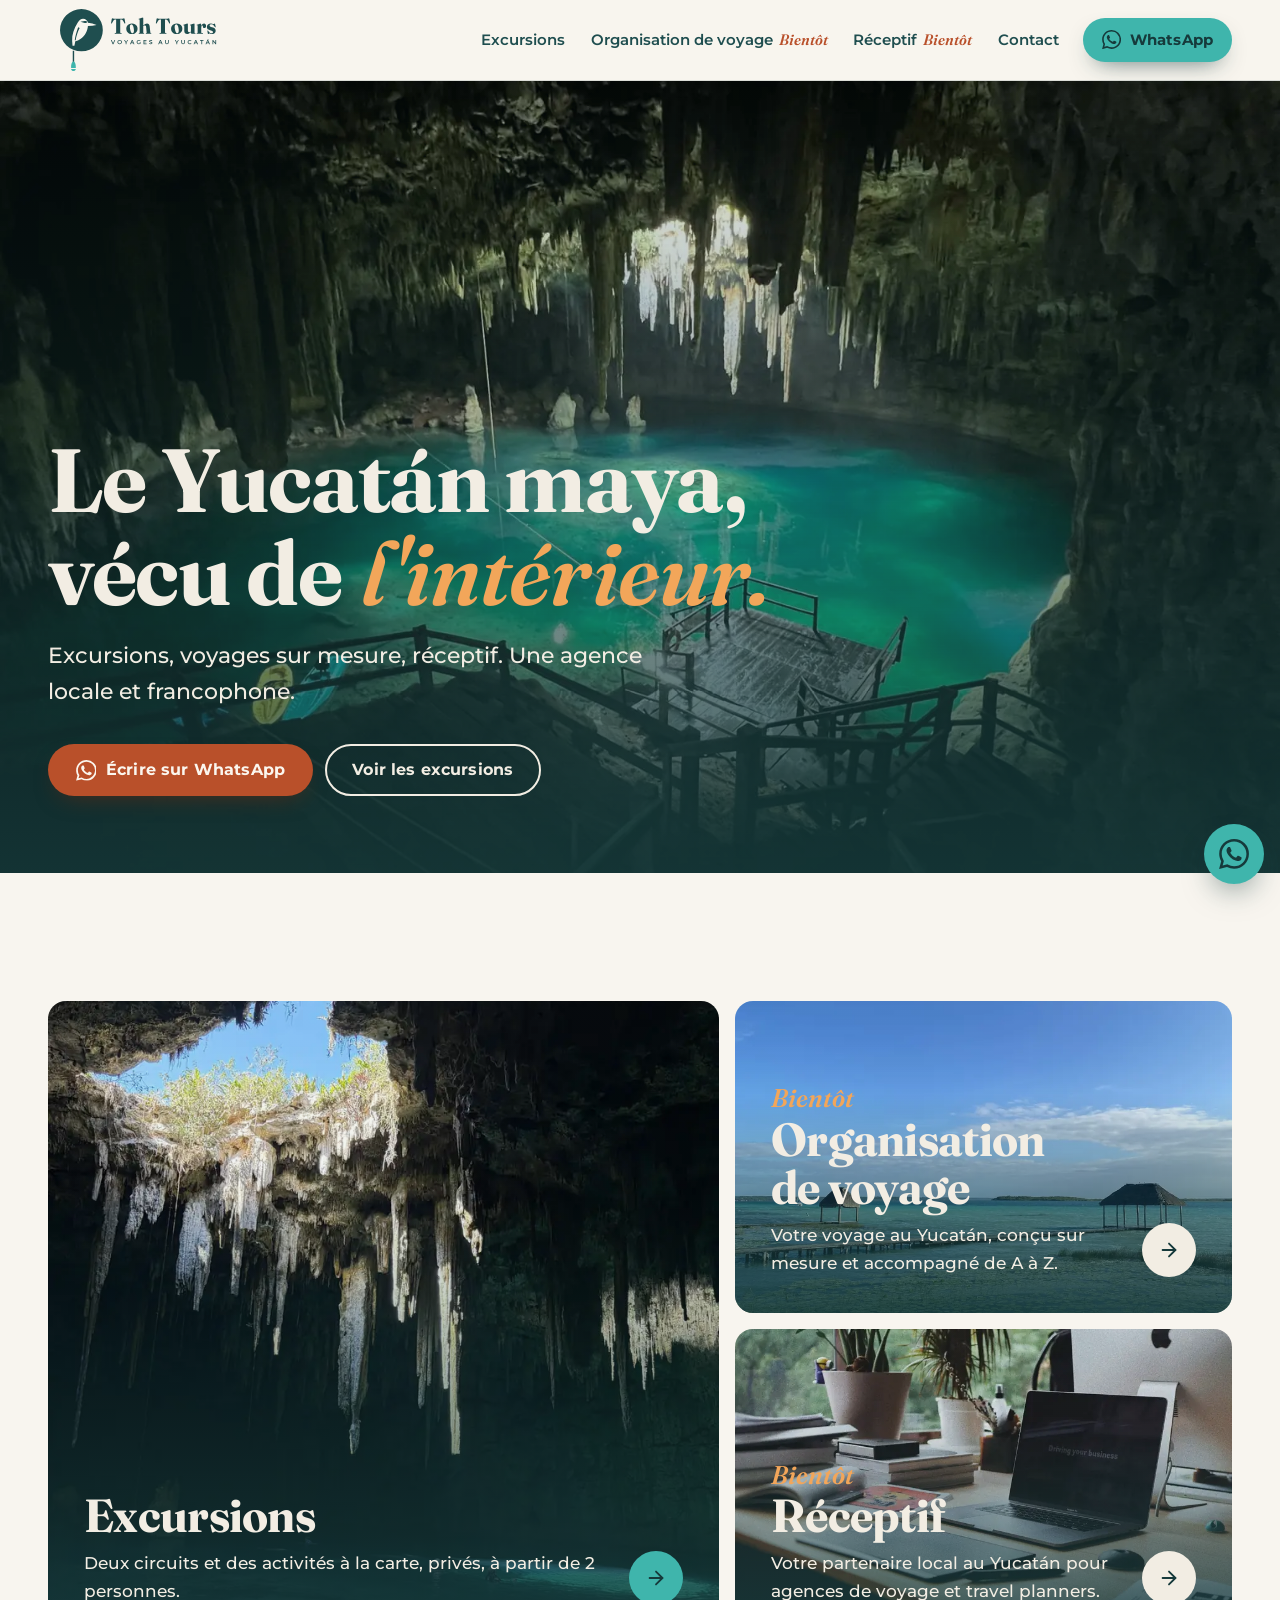
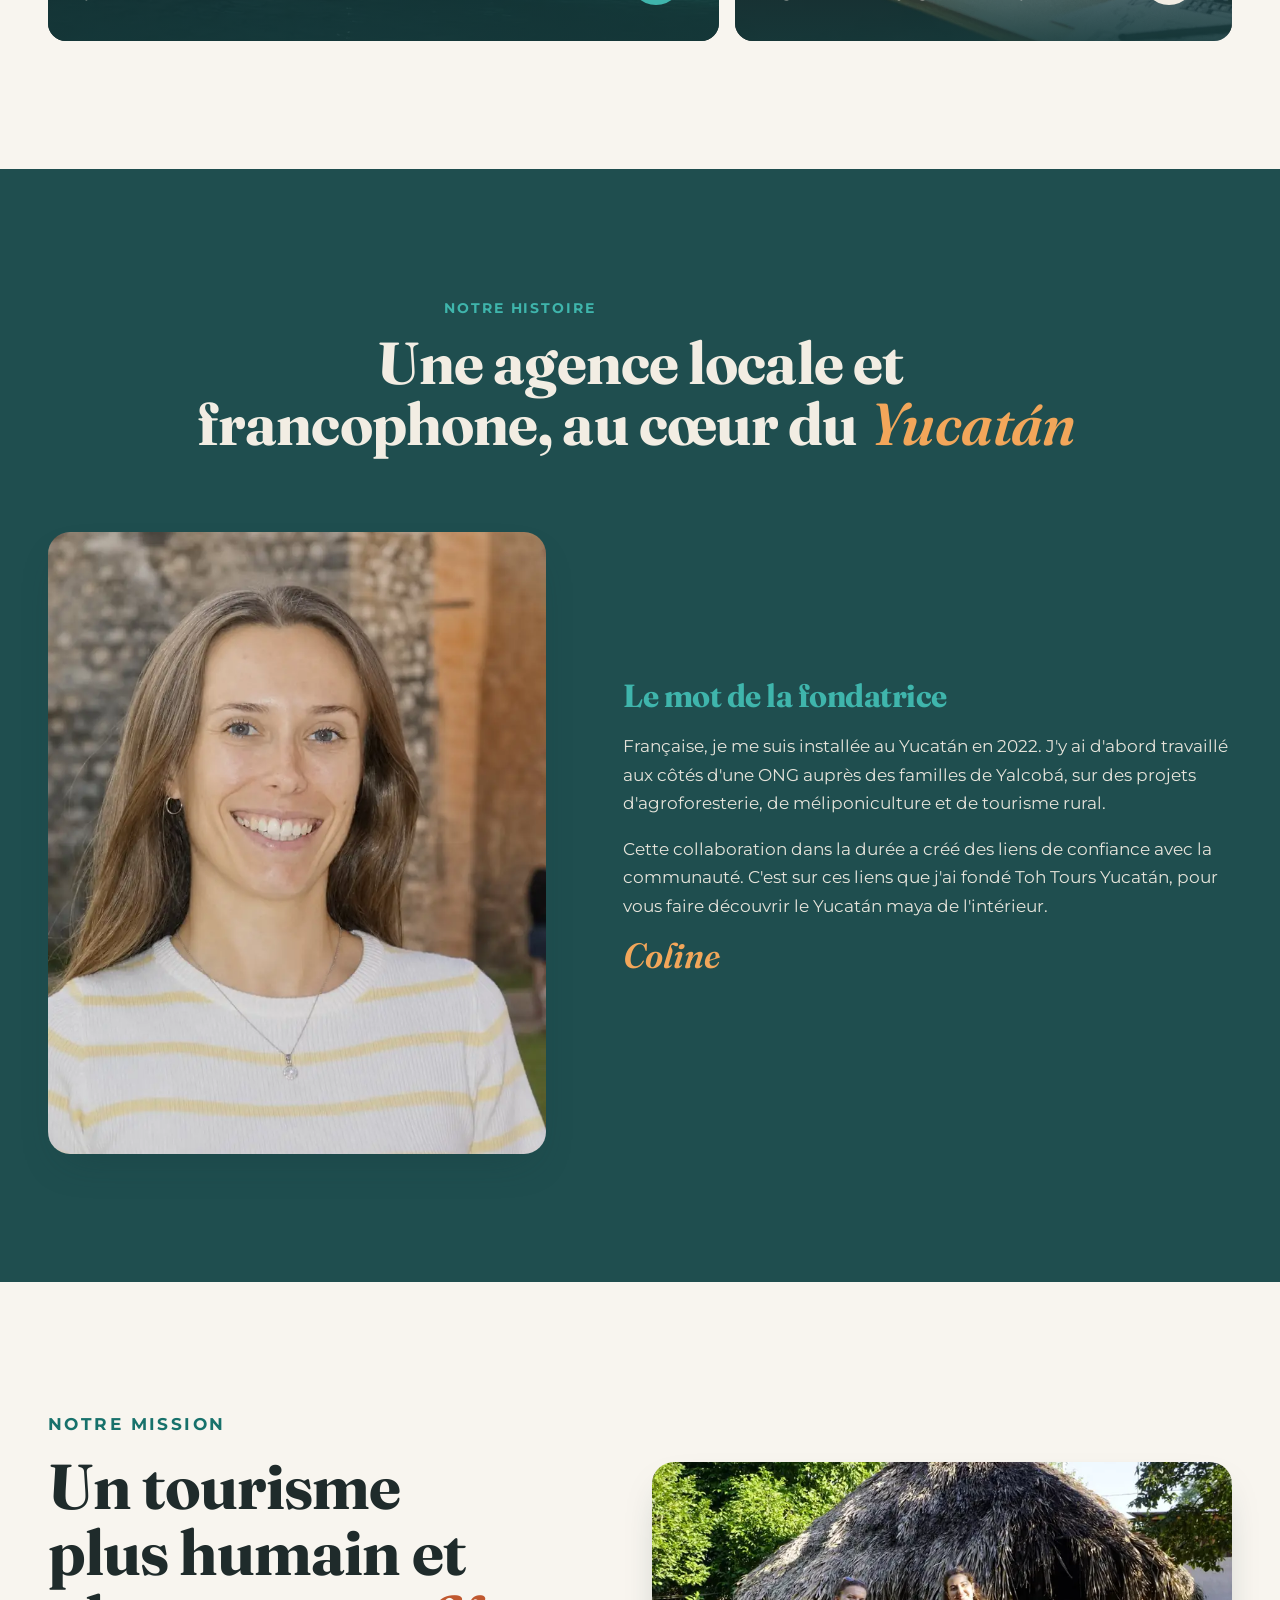
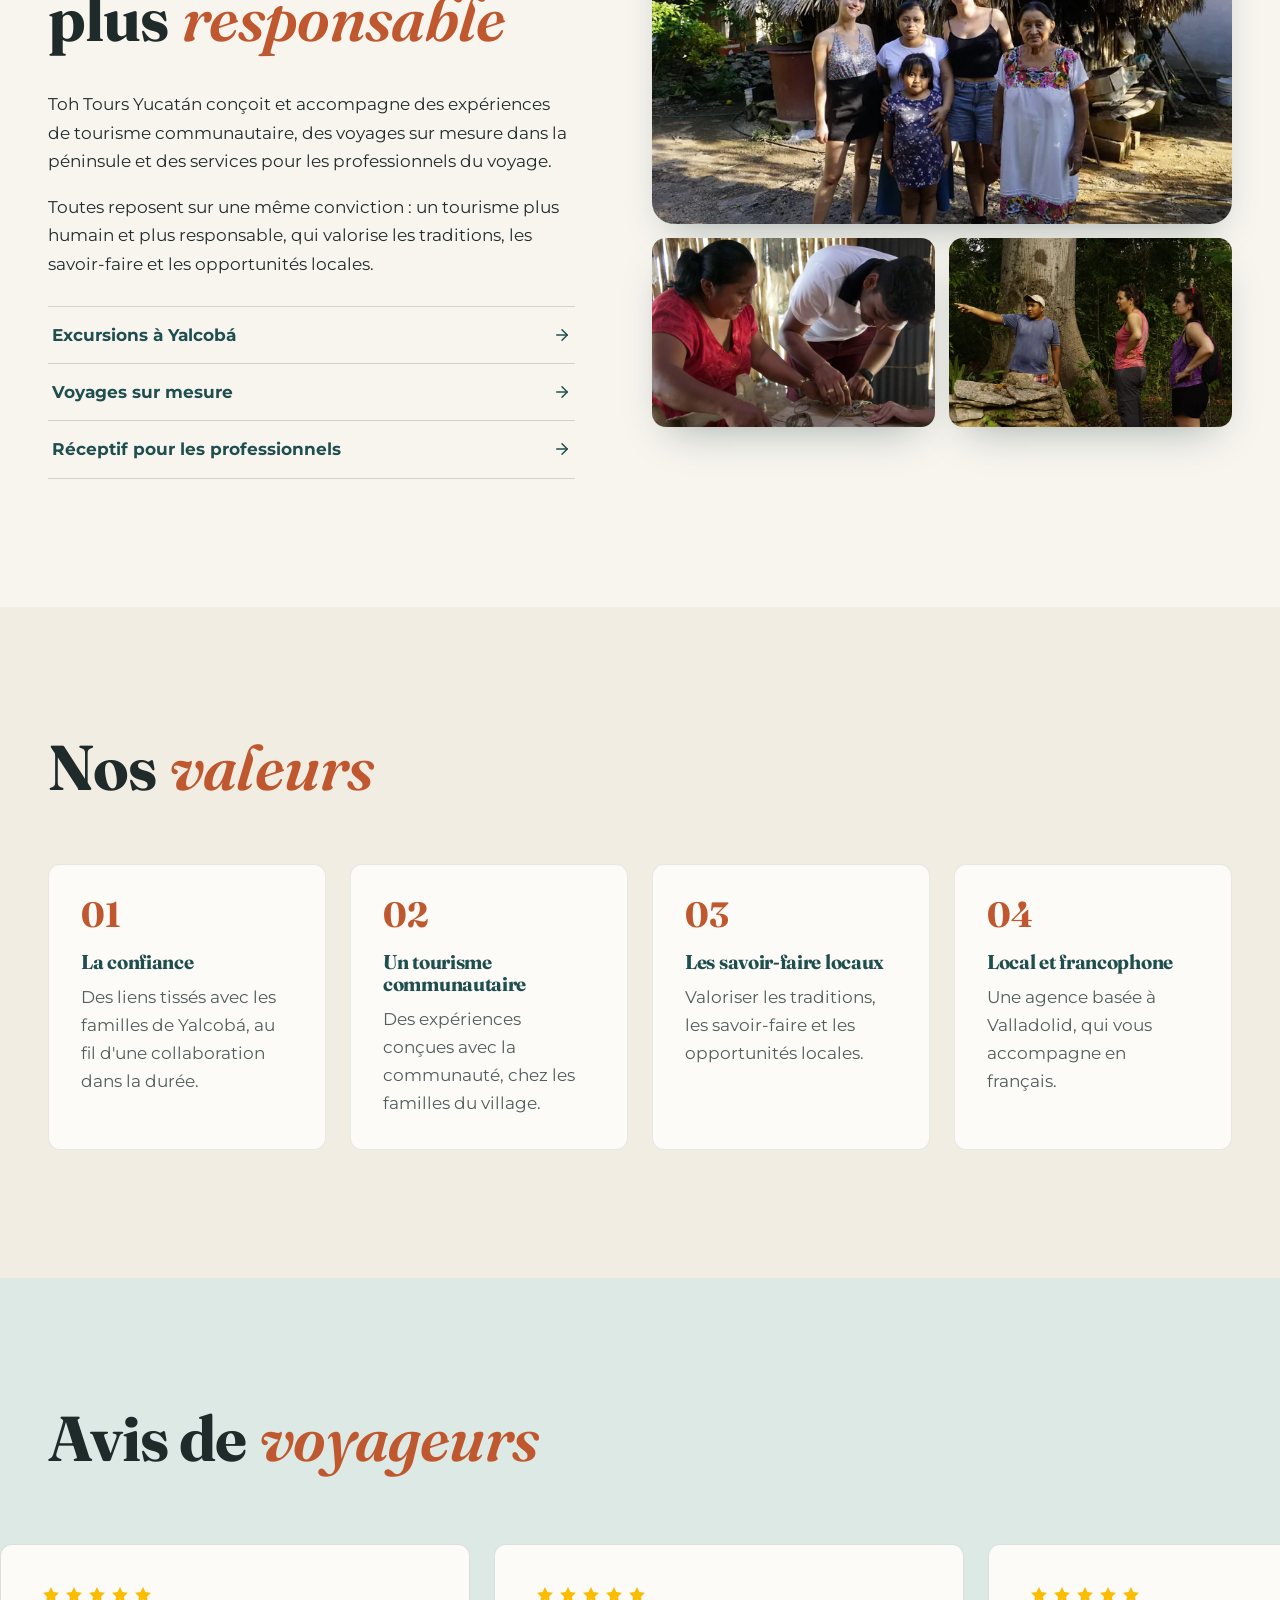
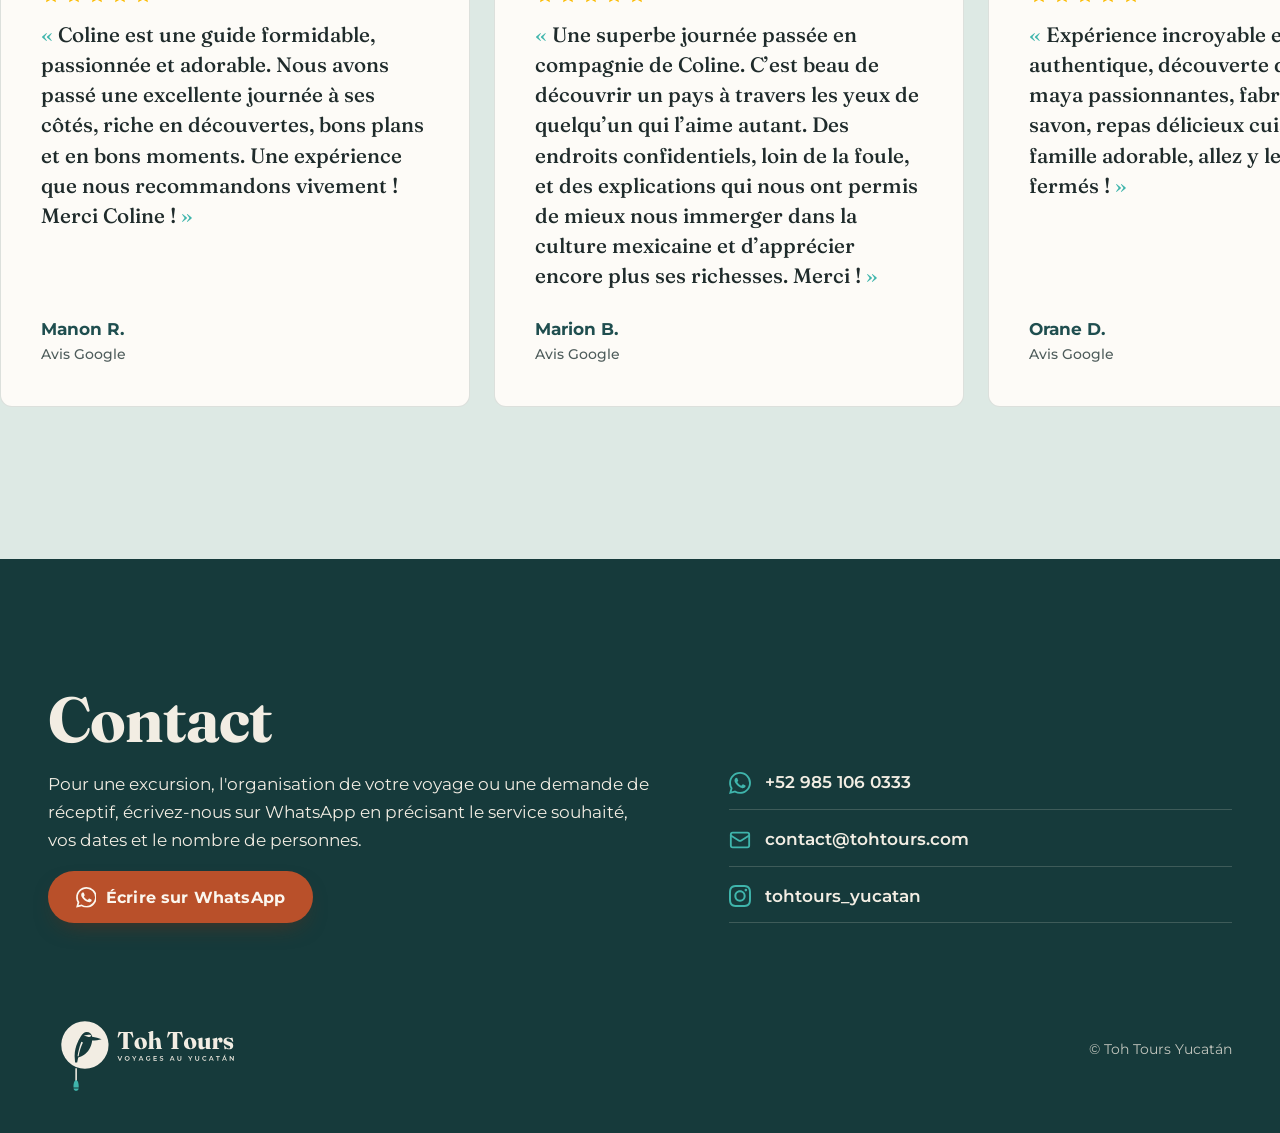
==== commit 74ec796c: "Remplacer l'adresse Gmail par contact@tohtours.com Co-Authored-By: Claude Opus 5.5 <noreply@anthropi" ====
--- a/index.html
+++ b/index.html
@@ -9,6 +9,7 @@
   <link rel="icon" href="assets/img/logo/favicon.ico" sizes="any">
   <link rel="icon" href="assets/img/logo/toh-tours-favicon.svg" type="image/svg+xml">
   <link rel="apple-touch-icon" href="assets/img/logo/apple-touch-icon.png">
+  <link rel="canonical" href="https://tohtours.com/">
   <link rel="manifest" href="site.webmanifest">
   <link rel="preload" href="assets/fonts/fraunces.woff2" as="font" type="font/woff2" crossorigin>
   <link rel="preload" href="assets/fonts/fraunces-italic.woff2" as="font" type="font/woff2" crossorigin>
@@ -17,8 +18,10 @@
   <script>document.documentElement.classList.add("js")</script>
   <meta property="og:title" content="Toh Tours Yucatán">
   <meta property="og:description" content="Le Yucatán maya, vécu de l'intérieur. Excursions, voyages sur mesure, réceptif.">
-  <meta property="og:image" content="assets/img/yalcoba_cenote_xcanahaltun_02-1600.webp">
+  <meta property="og:image" content="https://tohtours.com/assets/img/yalcoba_cenote_xcanahaltun_02-1600.webp">
   <meta property="og:locale" content="fr_FR">
+  <meta property="og:type" content="website">
+  <meta property="og:url" content="https://tohtours.com/">
 </head>
 <body>
   <a class="lien-evitement" href="#contenu">Aller au contenu</a>
@@ -200,7 +203,7 @@
         </div>
         <ul class="contact__liste">
           <li><a href="https://wa.me/529851060333"><svg aria-hidden="true"><use href="assets/img/icones.svg#whatsapp"/></svg> +52 985 106 0333</a></li>
-          <li><a href="mailto:tohtoursyucatan@gmail.com"><svg aria-hidden="true"><use href="assets/img/icones.svg#mail"/></svg> tohtoursyucatan@gmail.com</a></li>
+          <li><a href="mailto:contact@tohtours.com"><svg aria-hidden="true"><use href="assets/img/icones.svg#mail"/></svg> contact@tohtours.com</a></li>
           <li><a href="https://www.instagram.com/tohtours_yucatan/"><svg aria-hidden="true"><use href="assets/img/icones.svg#instagram"/></svg> tohtours_yucatan</a></li>
         </ul>
       </div>
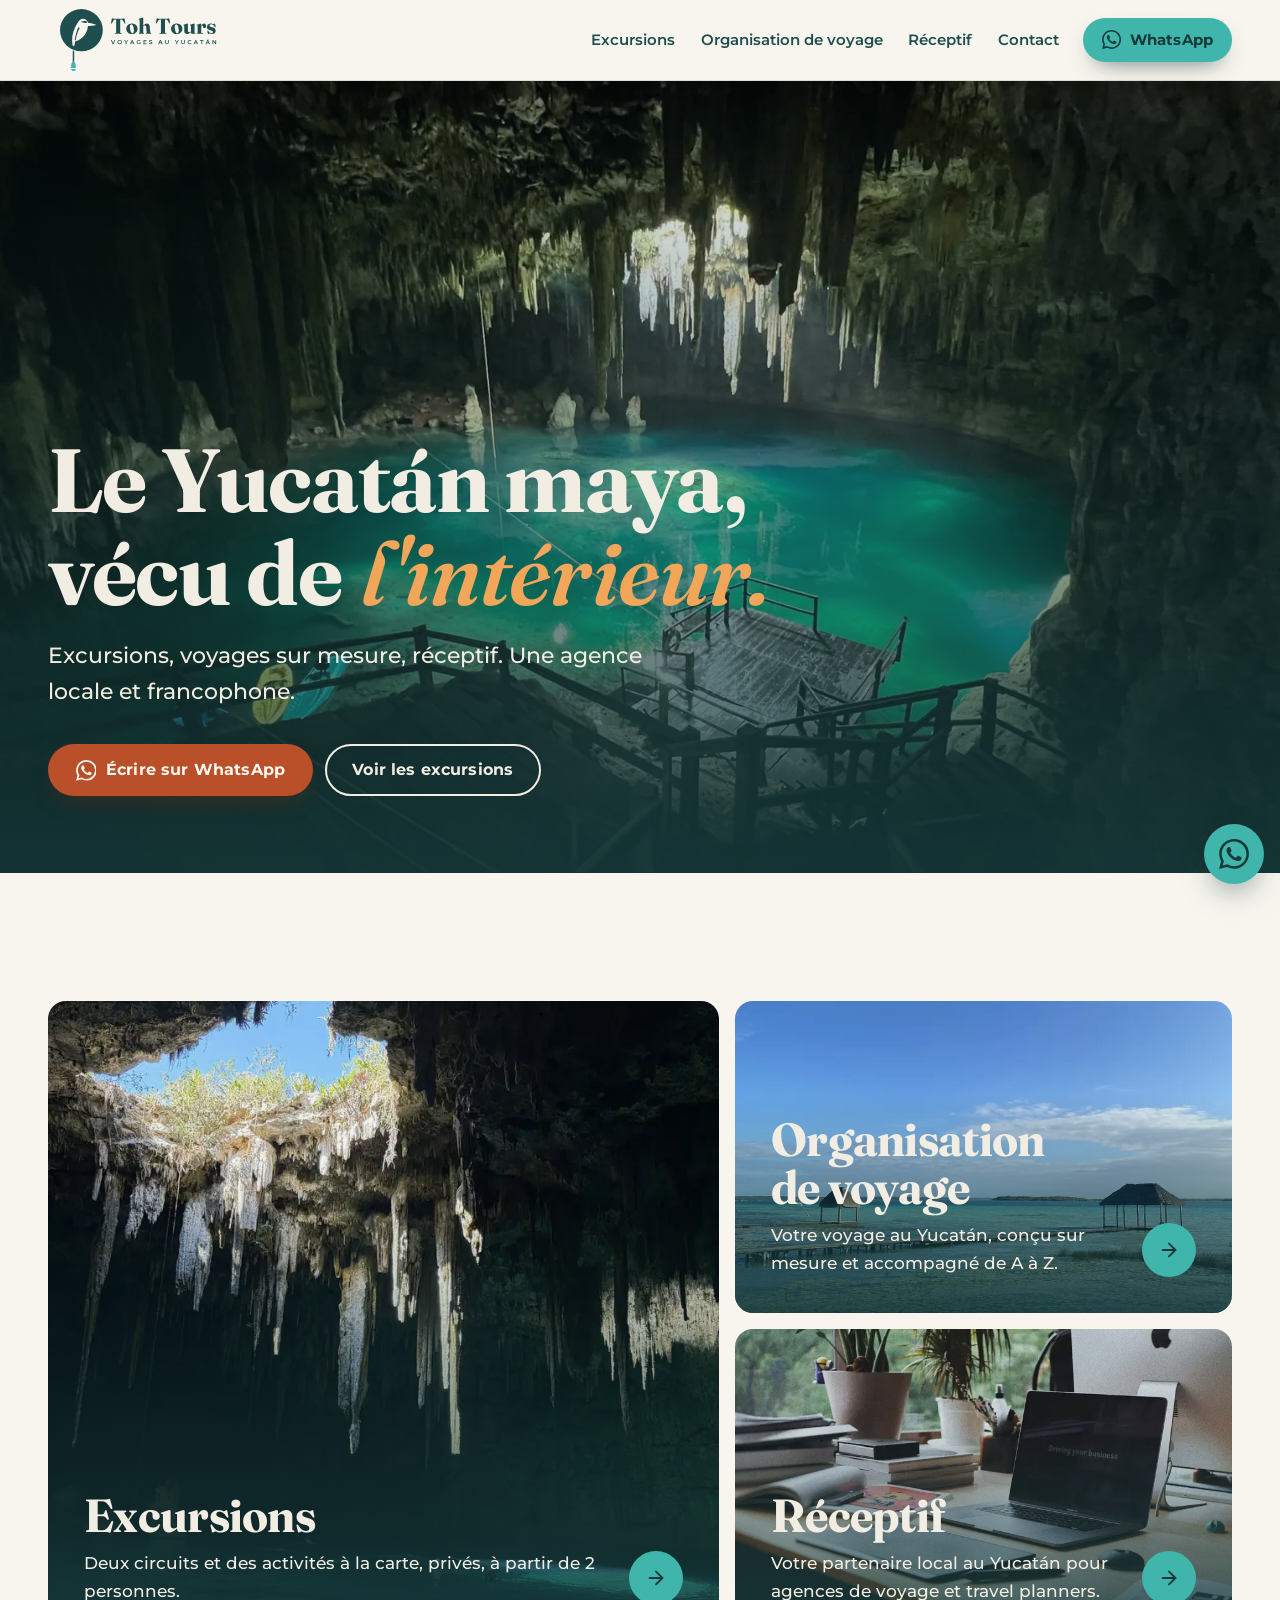
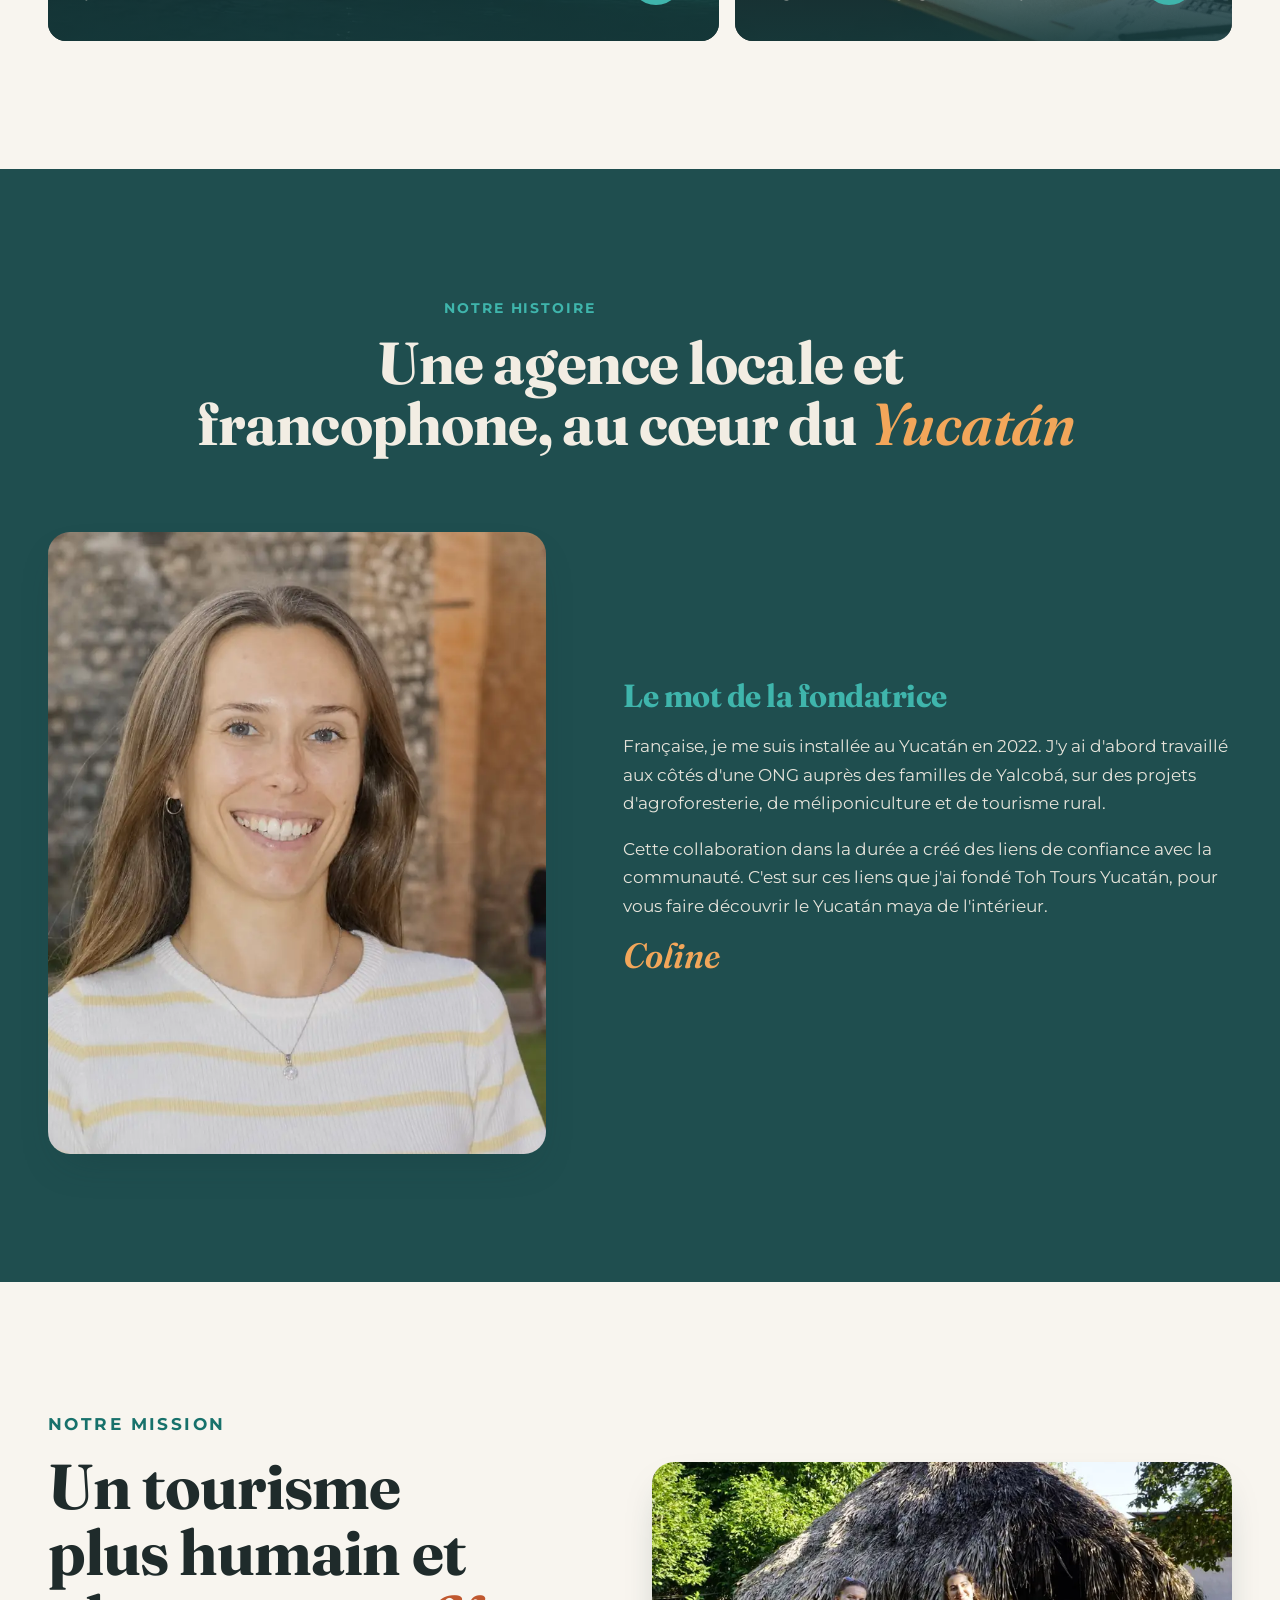
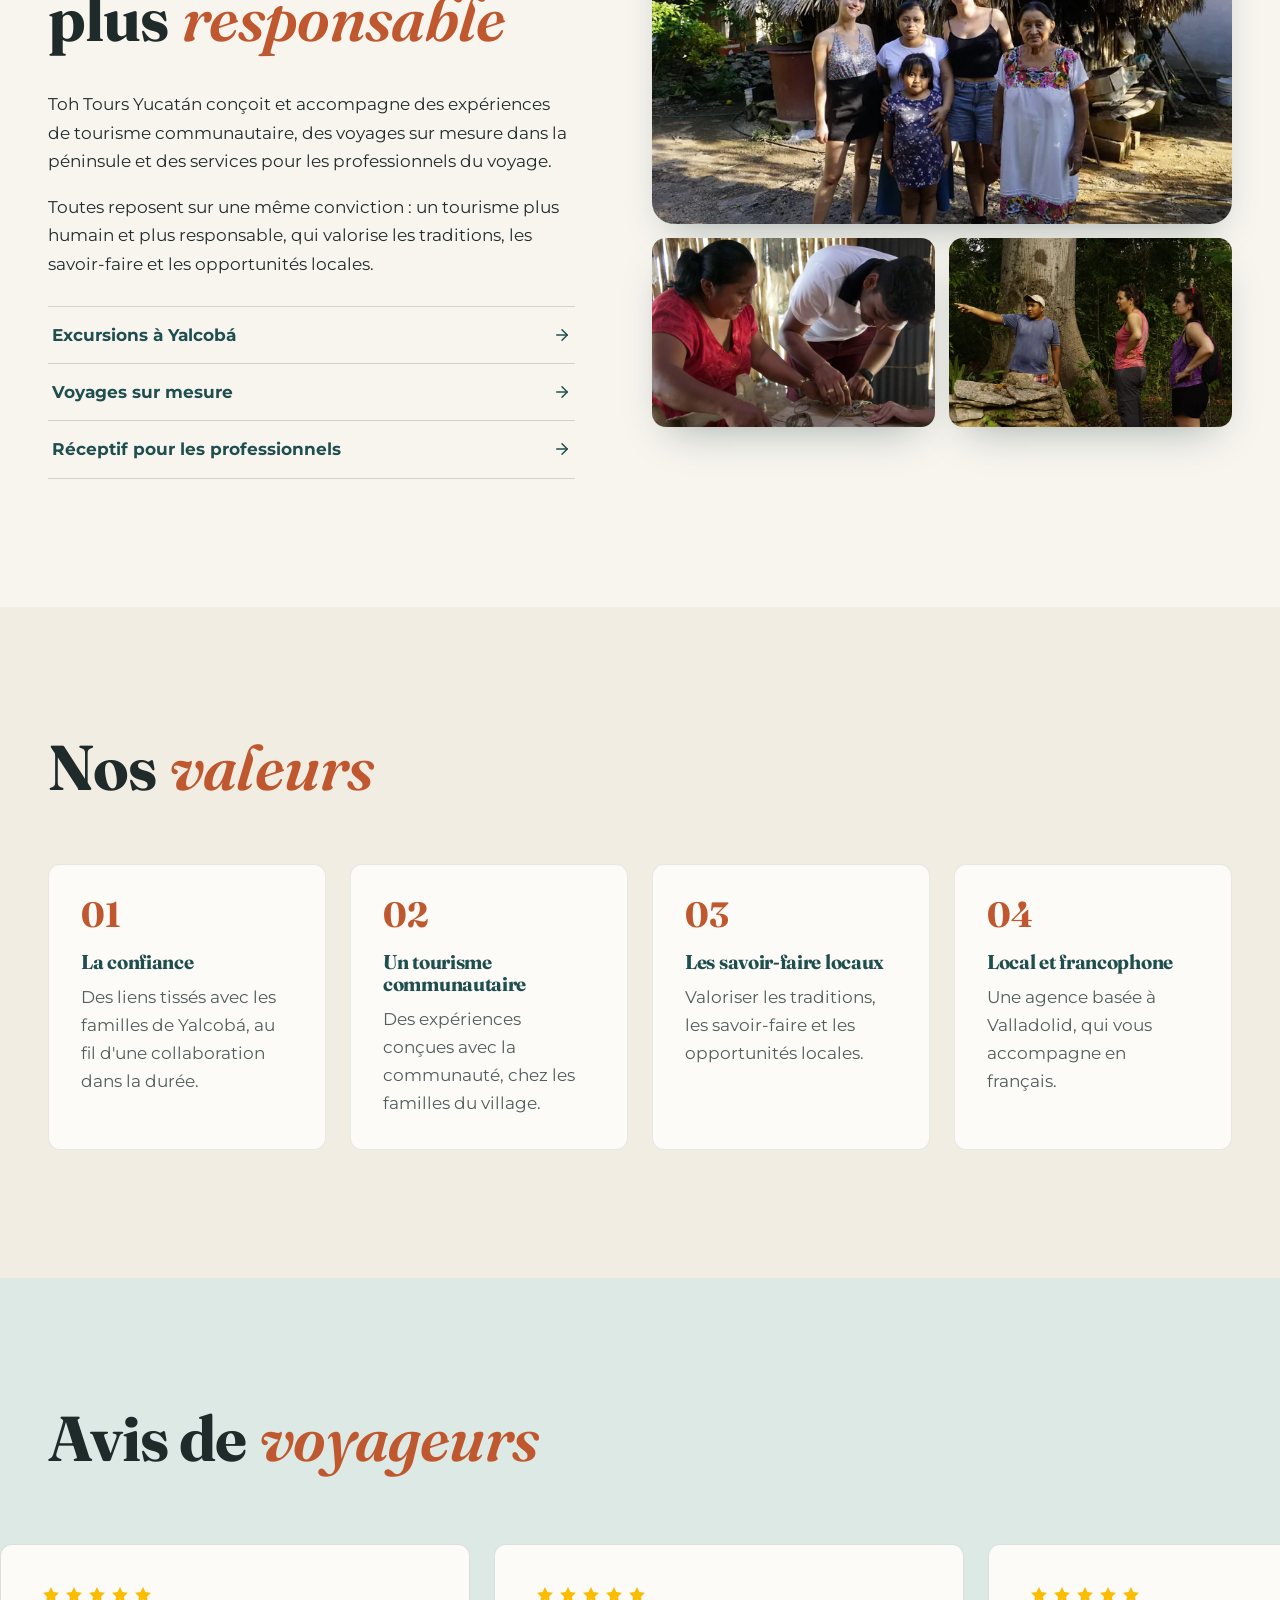
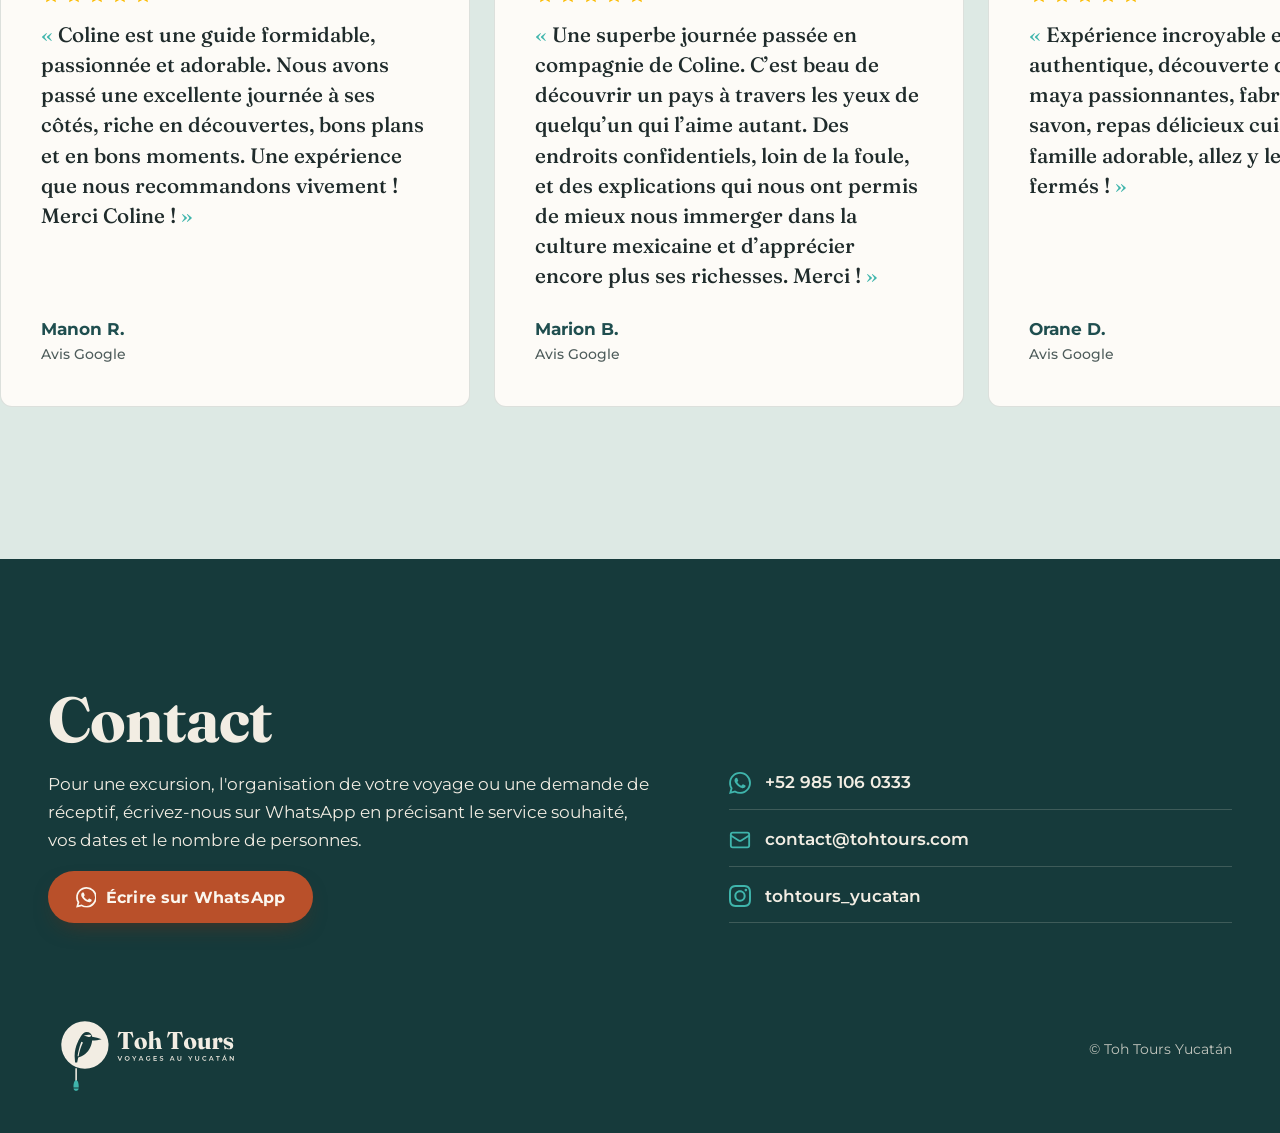
==== commit ebd49e07: "Pages Organisation de voyage et Réceptif complètes Organisation : textes en « nous », mots clés en g" ====
--- a/index.html
+++ b/index.html
@@ -14,7 +14,7 @@
   <link rel="preload" href="assets/fonts/fraunces.woff2" as="font" type="font/woff2" crossorigin>
   <link rel="preload" href="assets/fonts/fraunces-italic.woff2" as="font" type="font/woff2" crossorigin>
   <link rel="preload" href="assets/fonts/montserrat.woff2" as="font" type="font/woff2" crossorigin>
-  <link rel="stylesheet" href="assets/css/style.css?v=2">
+  <link rel="stylesheet" href="assets/css/style.css?v=3">
   <script>document.documentElement.classList.add("js")</script>
   <meta property="og:title" content="Toh Tours Yucatán">
   <meta property="og:description" content="Le Yucatán maya, vécu de l'intérieur. Excursions, voyages sur mesure, réceptif.">
@@ -37,8 +37,8 @@
       <nav class="nav" id="nav" aria-label="Menu principal">
         <ul>
           <li><a href="excursions.html">Excursions</a></li>
-          <li><a href="organisation.html">Organisation de voyage <span class="badge-bientot">Bientôt</span></a></li>
-          <li><a href="receptif.html">Réceptif <span class="badge-bientot">Bientôt</span></a></li>
+          <li><a href="organisation.html">Organisation de voyage</a></li>
+          <li><a href="receptif.html">Réceptif</a></li>
           <li><a href="#contact">Contact</a></li>
         </ul>
       </nav>
@@ -84,21 +84,19 @@
           </div>
           <span class="acces__fleche" aria-hidden="true"><svg width="22" height="22"><use href="assets/img/icones.svg#fleche"/></svg></span>
         </a>
-        <a data-apparition class="acces__bloc acces__bloc--bientot" href="organisation.html">
+        <a data-apparition class="acces__bloc" href="organisation.html">
           <img src="assets/img/bacalar_ponton_01-800.webp" srcset="assets/img/bacalar_ponton_01-800.webp 800w, assets/img/bacalar_ponton_01-1600.webp 1600w" sizes="(max-width: 760px) 100vw, 40vw" loading="lazy"
                alt="Ponton et palapas sur la lagune turquoise de Bacalar" width="800" height="1067">
           <div>
-            <span class="badge-bientot">Bientôt</span>
             <h2 class="h3">Organisation de voyage</h2>
             <p>Votre voyage au Yucatán, conçu sur mesure et accompagné de A à Z.</p>
           </div>
           <span class="acces__fleche" aria-hidden="true"><svg width="22" height="22"><use href="assets/img/icones.svg#fleche"/></svg></span>
         </a>
-        <a data-apparition class="acces__bloc acces__bloc--bientot" href="receptif.html">
+        <a data-apparition class="acces__bloc" href="receptif.html">
           <img src="assets/img/bureau_01-800.webp" srcset="assets/img/bureau_01-800.webp 800w, assets/img/bureau_01-1600.webp 1600w" sizes="(max-width: 760px) 100vw, 40vw" loading="lazy"
                alt="Un bureau de travail avec ordinateurs, devant une fenêtre" width="800" height="1067">
           <div>
-            <span class="badge-bientot">Bientôt</span>
             <h2 class="h3">Réceptif</h2>
             <p>Votre partenaire local au Yucatán pour agences de voyage et travel planners.</p>
           </div>
@@ -217,6 +215,6 @@
   <a class="whatsapp-flottant" href="https://wa.me/529851060333" aria-label="Écrire sur WhatsApp">
     <svg aria-hidden="true"><use href="assets/img/icones.svg#whatsapp"/></svg>
   </a>
-  <script src="assets/js/main.js?v=2" defer></script>
+  <script src="assets/js/main.js?v=3" defer></script>
 </body>
 </html>
--- a/assets/css/style.css
+++ b/assets/css/style.css
@@ -697,3 +697,64 @@
   .carte__detail .vignette { clip-path: inset(0 0 100% 0 round var(--rayon-mini)); }
   .carte__item.est-active .vignette { clip-path: inset(0 0 0 0 round var(--rayon-mini)); }
 }
+
+/* ---------- Organisation : zone (carte du Mexique), repères, ce que nous organisons ---------- */
+.visuellement-cache { position: absolute !important; width: 1px; height: 1px; padding: 0; margin: -1px; overflow: hidden; clip: rect(0 0 0 0); white-space: nowrap; border: 0; }
+.zone { display: grid; grid-template-columns: 1.25fr 1fr; gap: clamp(28px, 5vw, 80px); align-items: center; }
+.zone__carte { position: relative; margin: 0; padding: clamp(8px, 2vw, 20px); border-radius: var(--rayon); background: #cfe7e2; box-shadow: var(--ombre); }
+.zone__carte svg { display: block; width: 100%; height: auto; }
+.zone__voisins { fill: #e8efe9; stroke: #b8cfc9; stroke-width: 1; }
+.zone__mexique { fill: var(--fond); stroke: rgb(var(--ligne) / 0.45); stroke-width: 1.2; stroke-linejoin: round; }
+.zone__peninsule { fill: var(--accent); stroke: var(--marque); stroke-width: 1.4; stroke-linejoin: round; }
+.zone__pays { font-family: var(--titre); font-weight: 700; font-size: 34px; fill: var(--marque); opacity: 0.35; letter-spacing: 0.04em; }
+.zone__etiquette { font-family: var(--titre); font-style: italic; font-weight: 600; font-size: 22px; fill: var(--mot-script); text-anchor: middle; }
+.zone__ville-point { fill: var(--terre); stroke: var(--fond); stroke-width: 3; }
+.zone__ville { font-family: var(--texte); font-weight: 700; font-size: 17px; fill: var(--profonde); text-anchor: middle; paint-order: stroke; stroke: var(--fond); stroke-width: 4px; stroke-linejoin: round; }
+.zone__carte .itin__source { left: 18px; bottom: 10px; }
+.zone__texte h2 { margin-bottom: 0.5em; }
+.zone__texte p:not(.surtitre) { font-size: 1.08rem; }
+.reperes { display: grid; grid-template-columns: repeat(3, 1fr); margin: clamp(48px, 7vw, 96px) 0 0; border-top: 1px solid rgb(var(--ligne) / 0.2); }
+.reperes > div { padding: clamp(22px, 3vw, 36px) clamp(16px, 3vw, 40px) 0 0; }
+.reperes > div + div { padding-left: clamp(16px, 3vw, 40px); border-left: 1px solid rgb(var(--ligne) / 0.2); }
+.reperes dt { font-size: 0.8rem; font-weight: 700; letter-spacing: 0.14em; text-transform: uppercase; color: var(--accent-texte); margin-bottom: 10px; }
+.reperes dd { margin: 0; color: var(--encre-douce); max-width: 34ch; }
+.reperes__grand { display: block; font-family: var(--titre); font-weight: 700; font-variation-settings: "opsz" 72, "SOFT" 0, "WONK" 0; font-size: clamp(1.8rem, 1.3rem + 1.8vw, 2.8rem); line-height: 1.05; color: var(--marque); margin-bottom: 10px; }
+@media (max-width: 760px) {
+  .zone { grid-template-columns: 1fr; }
+  .reperes { grid-template-columns: 1fr; }
+  .reperes > div, .reperes > div + div { padding: 22px 0; border-left: 0; border-bottom: 1px solid rgb(var(--ligne) / 0.2); }
+}
+.organise { display: grid; grid-template-columns: 1fr 1fr; gap: clamp(28px, 5vw, 80px); align-items: center; }
+.organise__photos { display: grid; grid-template-columns: 1.2fr 1fr; grid-template-rows: 1fr 1fr; gap: 14px; aspect-ratio: 1 / 1.05; }
+.organise__photos img { width: 100%; height: 100%; object-fit: cover; border-radius: var(--rayon-petit); box-shadow: var(--ombre); }
+.organise__photos .organise__grande { grid-row: span 2; border-radius: var(--rayon); }
+.organise__texte h2 { margin-bottom: 0.6em; }
+.organise__liste { list-style: none; margin: 0 0 28px; padding: 0; border-top: 1px solid rgb(var(--ligne) / 0.2); }
+.organise__liste li { padding: 16px 0 16px 34px; border-bottom: 1px solid rgb(var(--ligne) / 0.2); position: relative; font-size: 1.05rem; }
+.organise__liste li::before { content: ""; position: absolute; left: 4px; top: 1.45em; width: 14px; height: 2px; background: var(--terre); }
+.organise__liste strong { color: var(--marque); }
+.organise__note { font-size: 1.08rem; }
+@media (max-width: 860px) { .organise { grid-template-columns: 1fr; } .organise__photos { aspect-ratio: 4 / 3; } }
+
+/* Itinéraire : carte seule, le nom de l'étape apparaît au survol */
+.itin--seule { grid-template-columns: 1fr; max-width: 920px; margin: 0 auto; }
+.itin__consigne { margin: 0.6em auto 0; color: var(--encre-douce); }
+.itin__consigne--doigt { display: none; }
+@media (hover: none) { .itin__consigne--souris { display: none; } .itin__consigne--doigt { display: inline; } }
+.itin__pin:focus { outline: none; }
+.itin__pin:focus-visible circle { stroke: var(--terre); stroke-width: 5; }
+.itin__etiquette { font-size: 1rem; padding: 10px 18px; box-shadow: var(--ombre); }
+.section__entete--centre { text-align: center; }
+.section__entete--centre p { margin-left: auto; margin-right: auto; }
+
+/* ---------- Réceptif ---------- */
+.zone--texte-seul { align-items: end; }
+.zone--texte-seul .zone__texte h2 { margin-bottom: 0; }
+.services { list-style: none; margin: 0; padding: 0; display: grid; grid-template-columns: repeat(3, 1fr); gap: clamp(28px, 4vw, 48px) clamp(24px, 4vw, 56px); }
+.services li { border-top: 2px solid var(--terre); padding-top: 20px; }
+.services h3 { font-size: clamp(1.3rem, 1.1rem + 0.6vw, 1.6rem); color: var(--marque); margin-bottom: 0.5em; }
+.services p { margin: 0; }
+.services a { color: var(--marque); font-weight: 600; }
+.section--forte .heros__actions { margin-top: 24px; }
+@media (max-width: 900px) { .services { grid-template-columns: 1fr 1fr; } }
+@media (max-width: 560px) { .services { grid-template-columns: 1fr; } }
